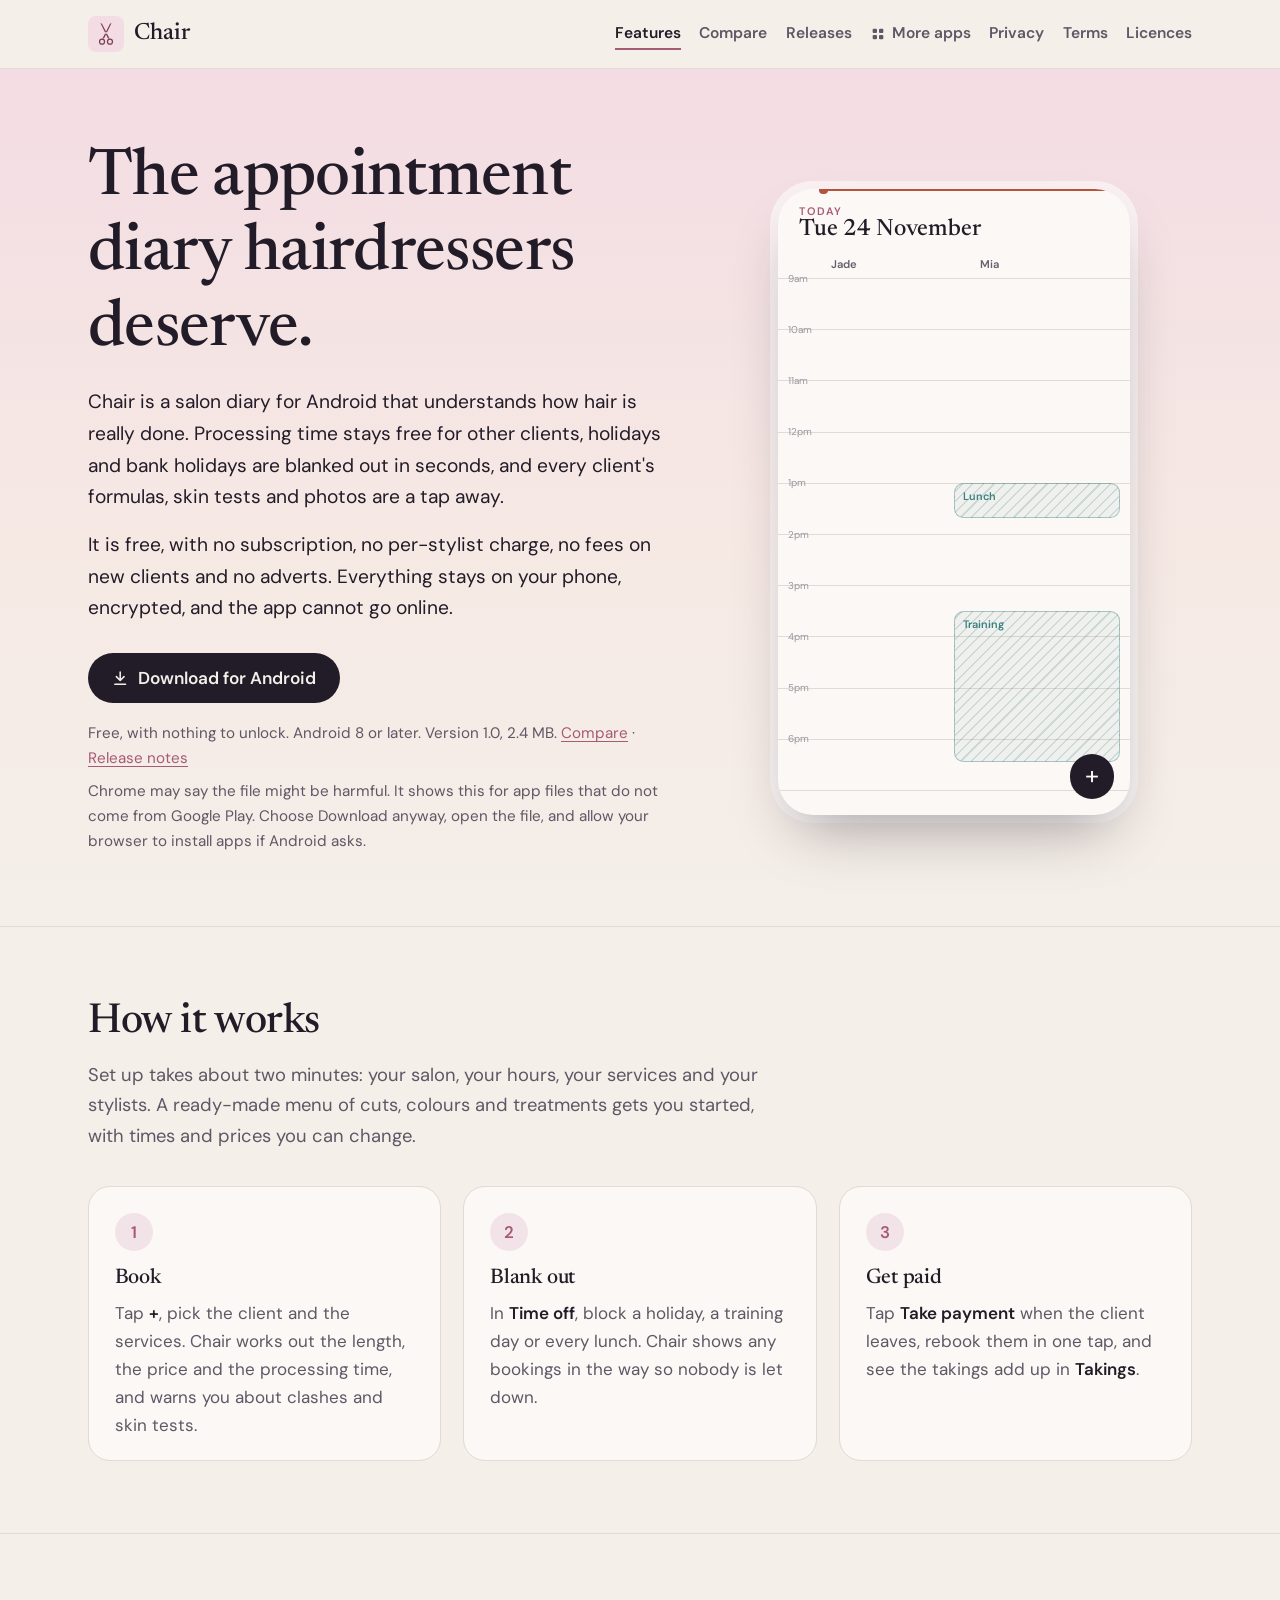
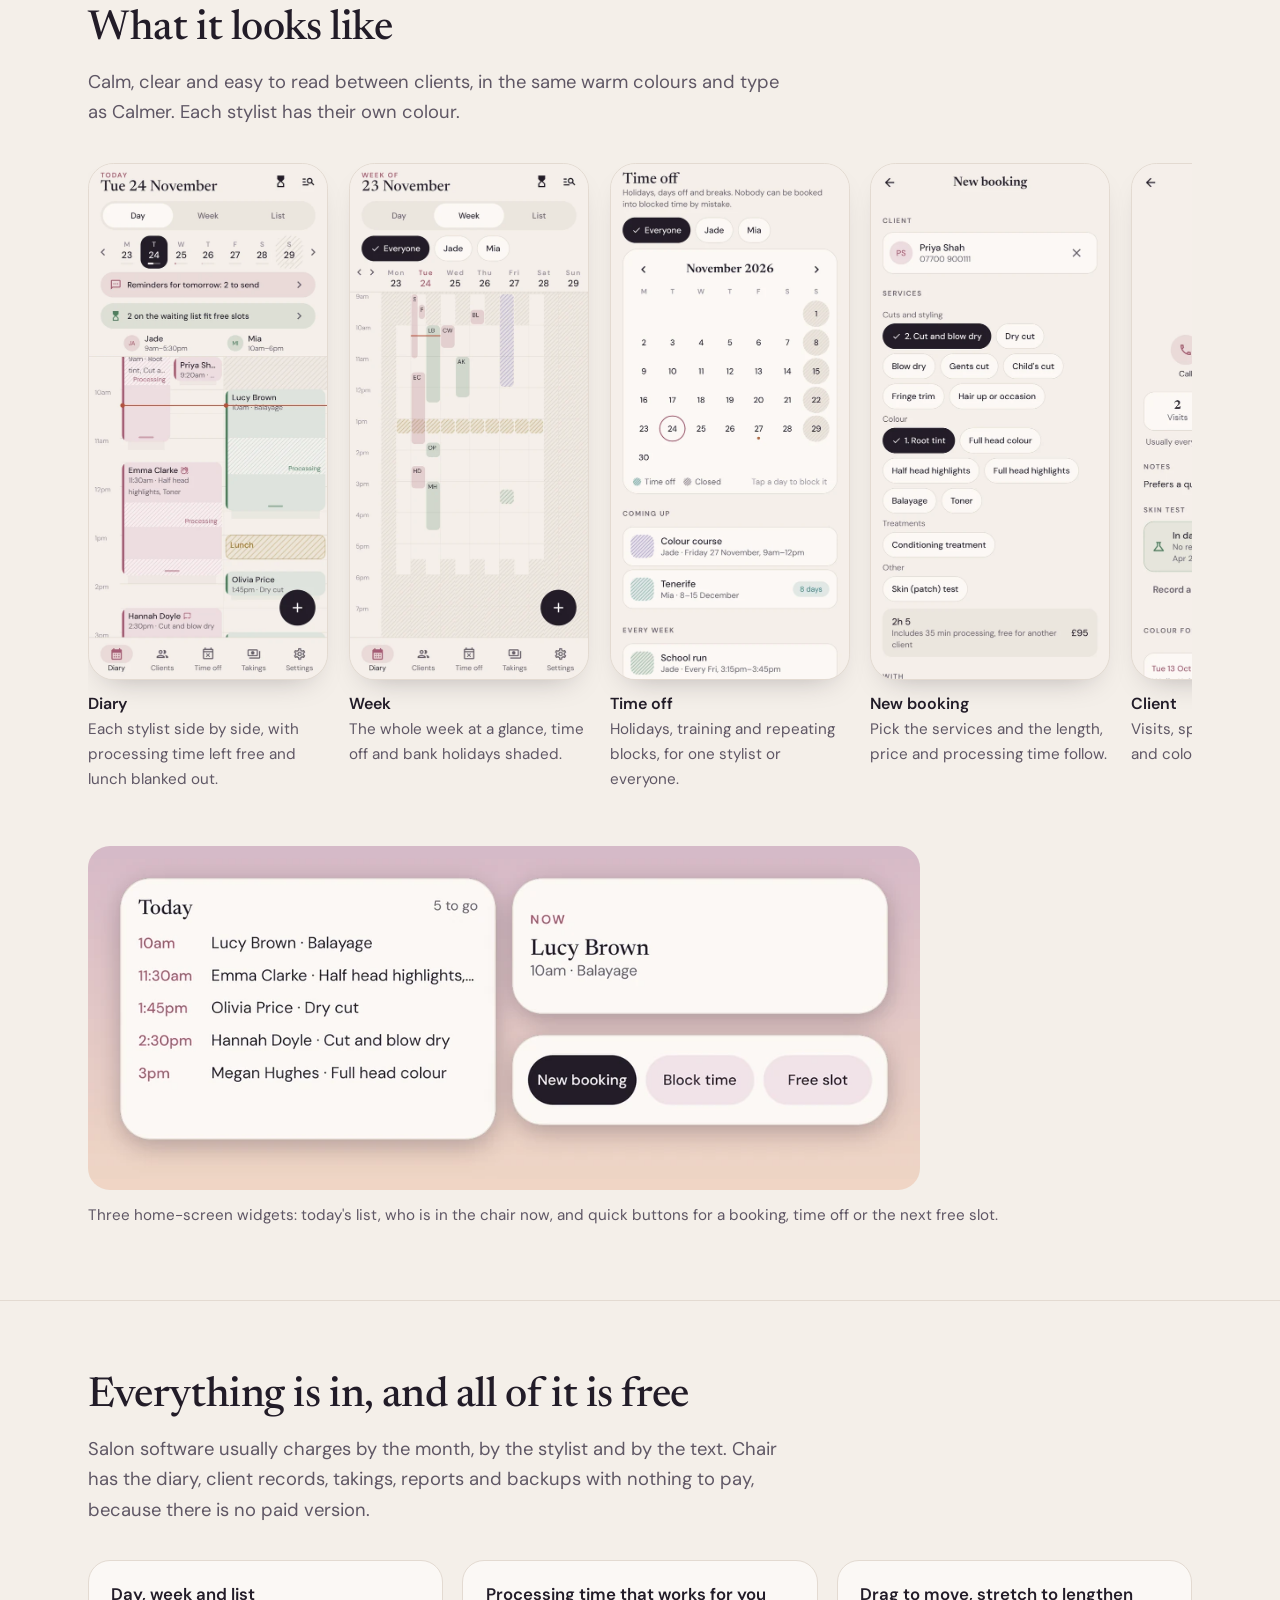
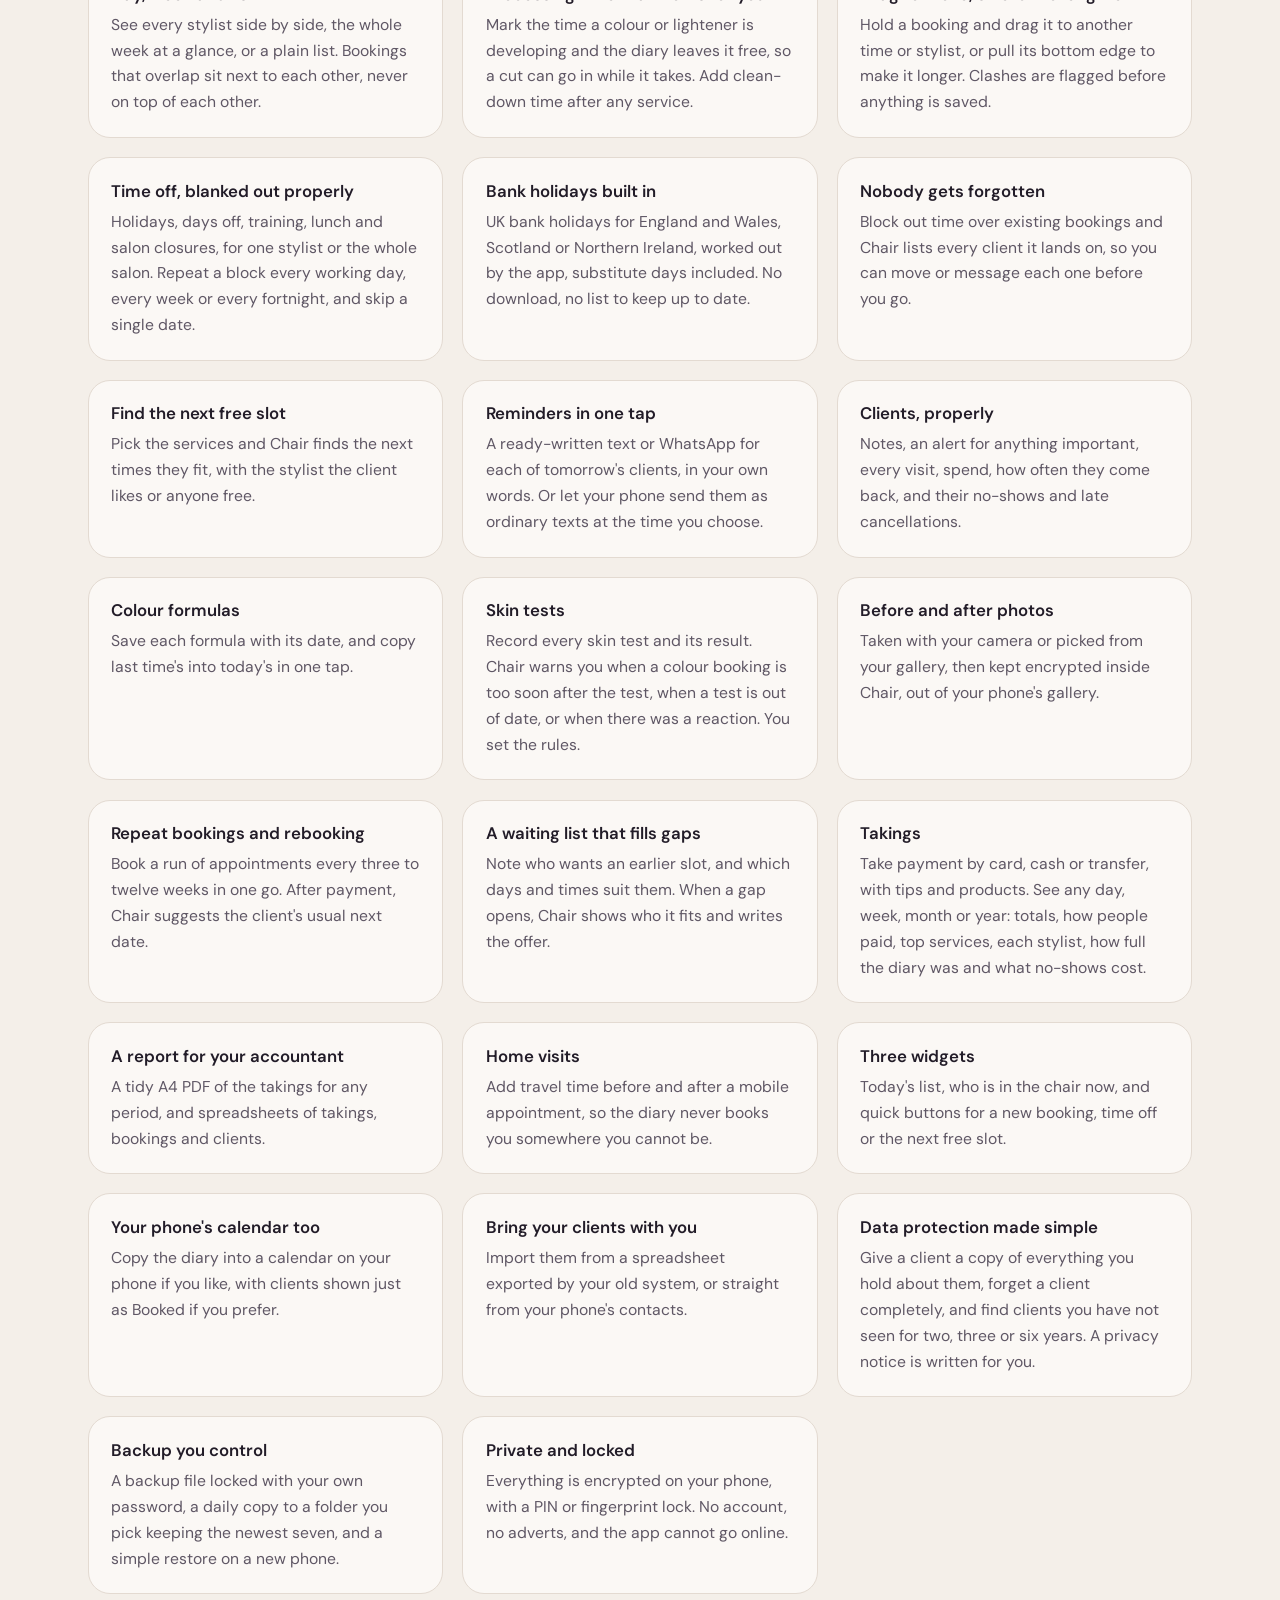
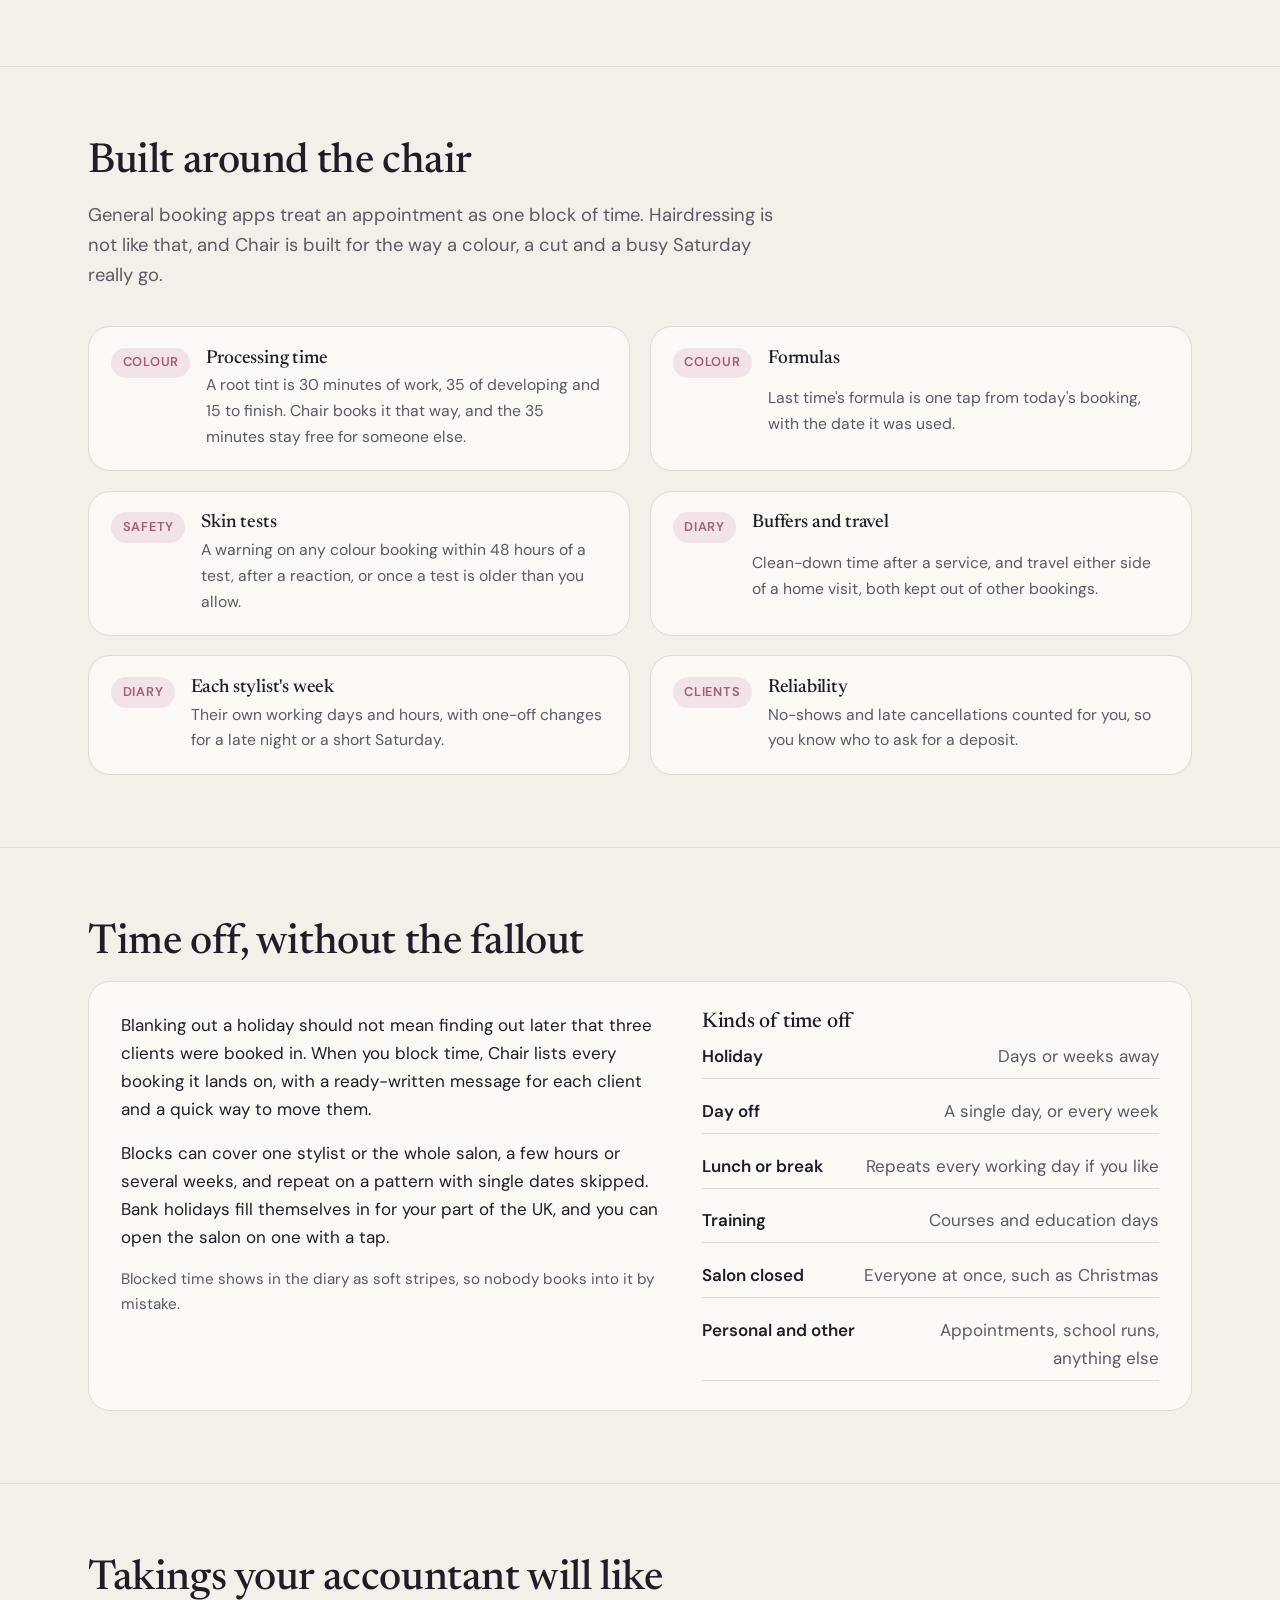
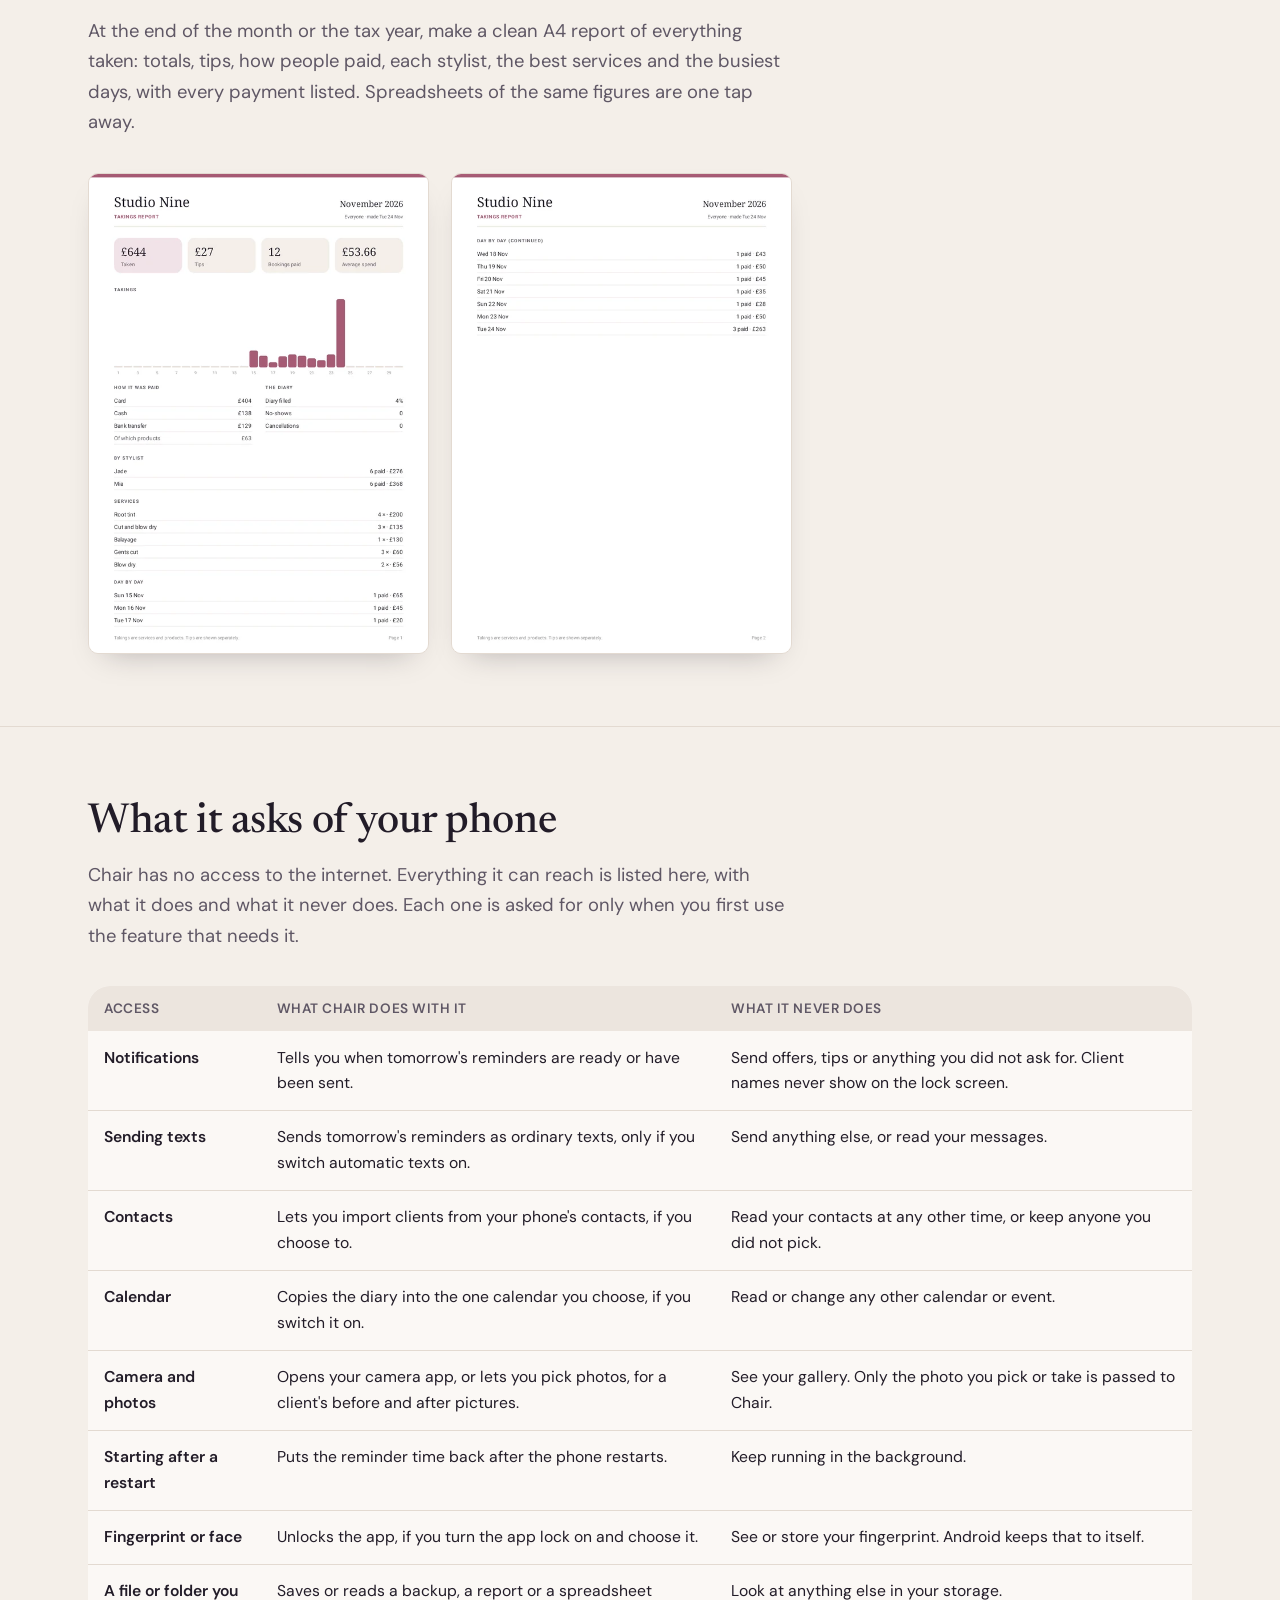
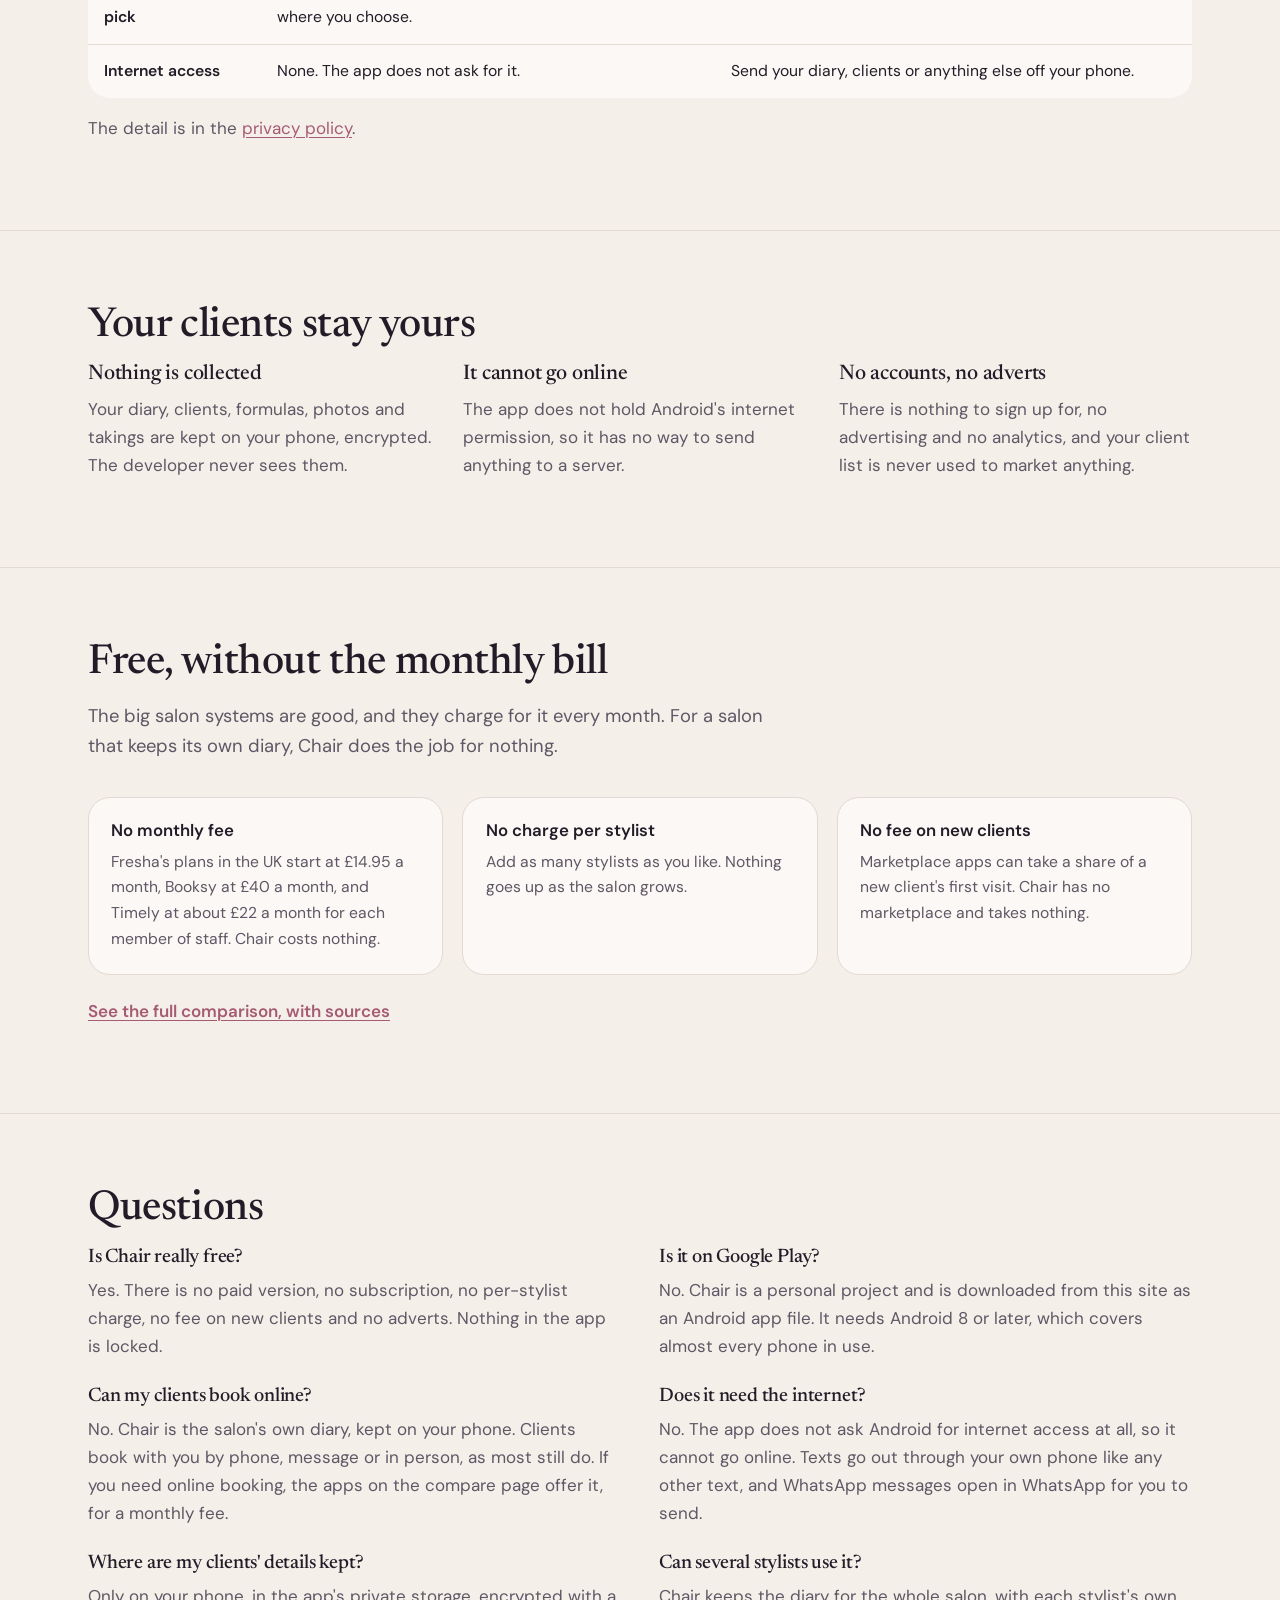
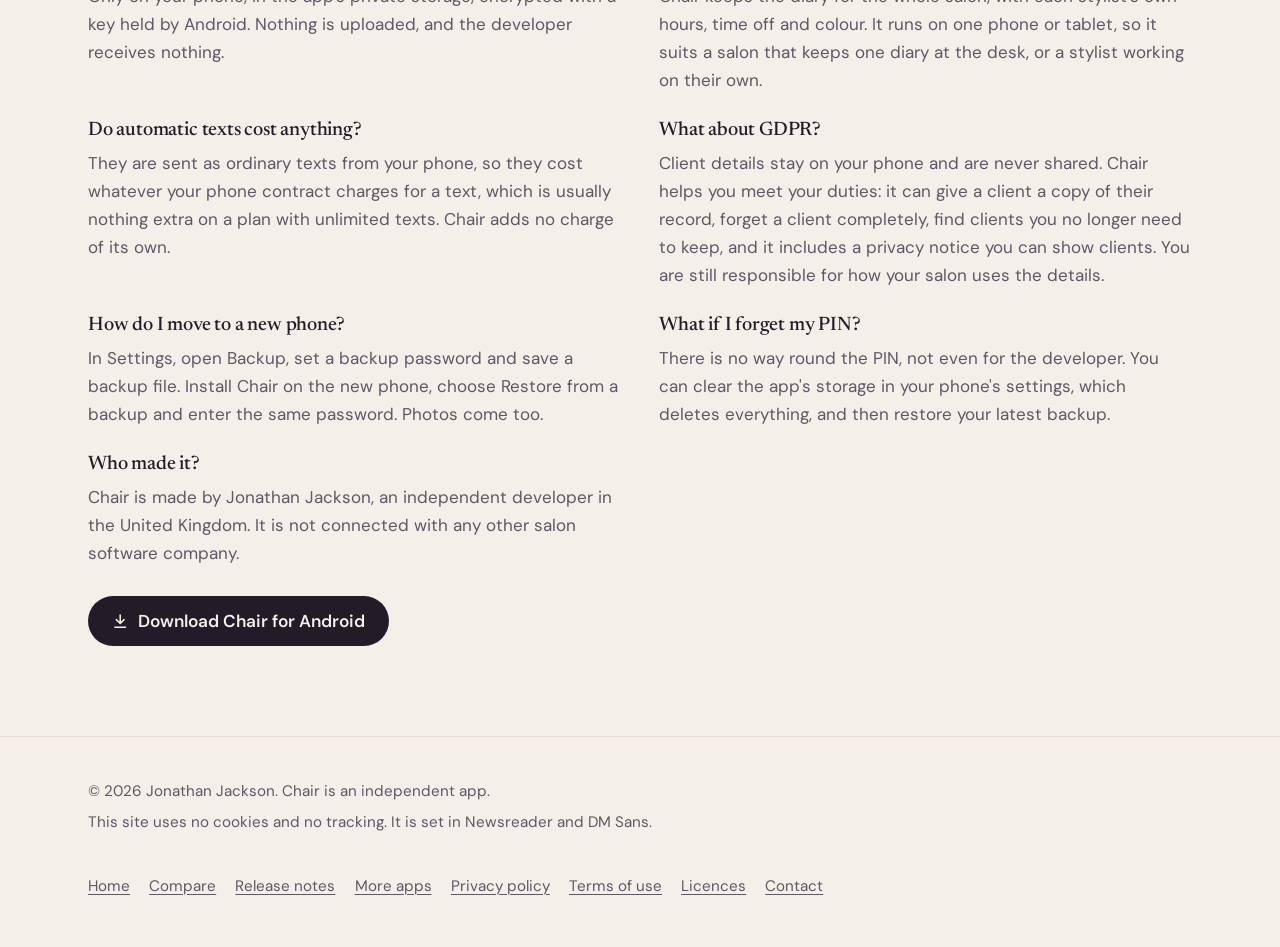
==== index.html @ 1e96c073 "Chair website" ====
<!DOCTYPE html>
<html lang="en-GB">
<head>
<meta charset="utf-8">
<meta name="viewport" content="width=device-width, initial-scale=1">
<title>Chair: the free appointment diary for hairdressers, for Android</title>
<meta name="description" content="Chair is a free salon appointment diary for Android. Processing time, time off and UK bank holidays, client formulas and skin tests, waiting list, takings and reports. No subscription, no adverts, no account.">
<meta name="author" content="Jonathan Jackson">
<link rel="canonical" href="https://customgpter.github.io/chair/">
<meta name="theme-color" content="#f4efe9" media="(prefers-color-scheme: light)">
<meta name="theme-color" content="#17141b" media="(prefers-color-scheme: dark)">
<meta property="og:type" content="website">
<meta property="og:site_name" content="Chair">
<meta property="og:title" content="Chair: the free appointment diary for hairdressers, for Android">
<meta property="og:description" content="Chair is a free salon appointment diary for Android. Processing time, time off and UK bank holidays, client formulas and skin tests, waiting list, takings and reports. No subscription, no adverts, no account.">
<meta property="og:url" content="https://customgpter.github.io/chair/">
<meta property="og:image" content="https://customgpter.github.io/chair/assets/og.png">
<meta property="og:image:width" content="1200">
<meta property="og:image:height" content="630">
<meta property="og:image:alt" content="The Chair icon and name beside its diary and client screens">
<meta property="og:locale" content="en_GB">
<meta name="twitter:card" content="summary_large_image">
<link rel="icon" href="assets/favicon.svg" type="image/svg+xml">
<link rel="apple-touch-icon" href="assets/apple-touch-icon.png">
<link rel="preload" href="assets/fonts/newsreader-500.woff2" as="font" type="font/woff2" crossorigin>
<link rel="preload" href="assets/fonts/dmsans-400.woff2" as="font" type="font/woff2" crossorigin>
<link rel="stylesheet" href="assets/site.css?v=1">
<script type="application/ld+json">{"@context":"https://schema.org","@type":"SoftwareApplication","name":"Chair","url":"https://customgpter.github.io/chair/","description":"Chair is a free appointment diary for hairdressers on Android: day, week and list views for every stylist, processing time left free, time off and UK bank holidays blanked out, client records with colour formulas, skin tests and photos, repeat bookings, a waiting list, takings with a PDF report, home visits, widgets and password-locked backups. It cannot go online.","applicationCategory":"BusinessApplication","applicationSubCategory":"Salon appointment diary","operatingSystem":"Android 8.0 or later","softwareVersion":"1.0","downloadUrl":"https://github.com/CustomGPTer/chair/releases/latest/download/Chair.apk","releaseNotes":"https://customgpter.github.io/chair/releases.html","offers":{"@type":"Offer","price":"0","priceCurrency":"GBP"},"inLanguage":"en-GB","image":"https://customgpter.github.io/chair/assets/og.png","screenshot":["https://customgpter.github.io/chair/assets/shots/diary.webp","https://customgpter.github.io/chair/assets/shots/week.webp","https://customgpter.github.io/chair/assets/shots/time-off.webp","https://customgpter.github.io/chair/assets/shots/booking.webp"],"featureList":["Day, week and list","Processing time that works for you","Drag to move, stretch to lengthen","Time off, blanked out properly","Bank holidays built in","Nobody gets forgotten","Find the next free slot","Reminders in one tap","Clients, properly","Colour formulas","Skin tests","Before and after photos","Repeat bookings and rebooking","A waiting list that fills gaps","Takings","A report for your accountant","Home visits","Three widgets","Your phone's calendar too","Bring your clients with you","Data protection made simple","Backup you control","Private and locked","No adverts, no account, no internet access"],"author":{"@type":"Person","name":"Jonathan Jackson"}}</script>
<script type="application/ld+json">{"@context":"https://schema.org","@type":"WebSite","name":"Chair","url":"https://customgpter.github.io/chair/","inLanguage":"en-GB"}</script>
<script type="application/ld+json">{"@context":"https://schema.org","@type":"FAQPage","mainEntity":[{"@type":"Question","name":"Is Chair really free?","acceptedAnswer":{"@type":"Answer","text":"Yes. There is no paid version, no subscription, no per-stylist charge, no fee on new clients and no adverts. Nothing in the app is locked."}},{"@type":"Question","name":"Is it on Google Play?","acceptedAnswer":{"@type":"Answer","text":"No. Chair is a personal project and is downloaded from this site as an Android app file. It needs Android 8 or later, which covers almost every phone in use."}},{"@type":"Question","name":"Can my clients book online?","acceptedAnswer":{"@type":"Answer","text":"No. Chair is the salon's own diary, kept on your phone. Clients book with you by phone, message or in person, as most still do. If you need online booking, the apps on the compare page offer it, for a monthly fee."}},{"@type":"Question","name":"Does it need the internet?","acceptedAnswer":{"@type":"Answer","text":"No. The app does not ask Android for internet access at all, so it cannot go online. Texts go out through your own phone like any other text, and WhatsApp messages open in WhatsApp for you to send."}},{"@type":"Question","name":"Where are my clients' details kept?","acceptedAnswer":{"@type":"Answer","text":"Only on your phone, in the app's private storage, encrypted with a key held by Android. Nothing is uploaded, and the developer receives nothing."}},{"@type":"Question","name":"Can several stylists use it?","acceptedAnswer":{"@type":"Answer","text":"Chair keeps the diary for the whole salon, with each stylist's own hours, time off and colour. It runs on one phone or tablet, so it suits a salon that keeps one diary at the desk, or a stylist working on their own."}},{"@type":"Question","name":"Do automatic texts cost anything?","acceptedAnswer":{"@type":"Answer","text":"They are sent as ordinary texts from your phone, so they cost whatever your phone contract charges for a text, which is usually nothing extra on a plan with unlimited texts. Chair adds no charge of its own."}},{"@type":"Question","name":"What about GDPR?","acceptedAnswer":{"@type":"Answer","text":"Client details stay on your phone and are never shared. Chair helps you meet your duties: it can give a client a copy of their record, forget a client completely, find clients you no longer need to keep, and it includes a privacy notice you can show clients. You are still responsible for how your salon uses the details."}},{"@type":"Question","name":"How do I move to a new phone?","acceptedAnswer":{"@type":"Answer","text":"In Settings, open Backup, set a backup password and save a backup file. Install Chair on the new phone, choose Restore from a backup and enter the same password. Photos come too."}},{"@type":"Question","name":"What if I forget my PIN?","acceptedAnswer":{"@type":"Answer","text":"There is no way round the PIN, not even for the developer. You can clear the app's storage in your phone's settings, which deletes everything, and then restore your latest backup."}},{"@type":"Question","name":"Who made it?","acceptedAnswer":{"@type":"Answer","text":"Chair is made by Jonathan Jackson, an independent developer in the United Kingdom. It is not connected with any other salon software company."}}]}</script>
</head>
<body>
<a class="skip" href="#main">Skip to content</a>
<header class="masthead">
<div class="wrap">
<a class="brand" href="./" aria-label="Chair home"><svg viewBox="0 0 108 108" aria-hidden="true"><rect width="108" height="108" rx="24" fill="#F3DCE3"/><g transform="translate(54 54) scale(1.25) translate(-54 -52)"><path fill="#7A3F57" fill-rule="evenodd" d="M37 70.5a7.5 7.5 0 1 0 15 0a7.5 7.5 0 1 0-15 0zM40 70.5a4.5 4.5 0 1 0 9 0a4.5 4.5 0 1 0-9 0zM56 70.5a7.5 7.5 0 1 0 15 0a7.5 7.5 0 1 0-15 0zM59 70.5a4.5 4.5 0 1 0 9 0a4.5 4.5 0 1 0-9 0z"/><path fill="#7A3F57" d="M45.2 63.6 49.6 62.2 67.4 25.6 63.6 27.2zM62.8 63.6 58.4 62.2 40.6 25.6 44.4 27.2z"/><circle cx="54" cy="49.8" r="1.8" fill="#F3DCE3"/></g></svg><span>Chair</span></a>
<nav aria-label="Main"><ul><li><a href="./#features" aria-current="page">Features</a></li><li><a href="compare.html">Compare</a></li><li><a href="releases.html">Releases</a></li><li><a class="more-apps" href="more-apps.html"><svg viewBox="0 0 24 24" aria-hidden="true"><rect x="4" y="4" width="6.5" height="6.5" rx="1.6"/><rect x="13.5" y="4" width="6.5" height="6.5" rx="1.6"/><rect x="4" y="13.5" width="6.5" height="6.5" rx="1.6"/><rect x="13.5" y="13.5" width="6.5" height="6.5" rx="1.6"/></svg>More apps</a></li><li><a href="privacy.html">Privacy</a></li><li><a href="terms.html">Terms</a></li><li><a href="licences.html">Licences</a></li></ul></nav>
</div>
</header>
<main id="main">
<div class="hero">
<div class="wrap hero-grid">
<div class="hero-copy">
<h1>The appointment diary hairdressers deserve.</h1>
<p class="lede">Chair is a salon diary for Android that understands how hair is really done. Processing time stays free for other clients, holidays and bank holidays are blanked out in seconds, and every client's formulas, skin tests and photos are a tap away.</p>
<p class="lede">It is free, with no subscription, no per-stylist charge, no fees on new clients and no adverts. Everything stays on your phone, encrypted, and the app cannot go online.</p>
<p class="get"><a class="button" href="https://github.com/CustomGPTer/chair/releases/latest/download/Chair.apk"><svg viewBox="0 0 24 24" aria-hidden="true" fill="none" stroke="currentColor" stroke-width="2" stroke-linecap="round" stroke-linejoin="round"><path d="M12 4v11M7 10l5 5 5-5M5 20h14"/></svg>Download for Android</a></p>
<p class="facts">Free, with nothing to unlock. Android 8 or later. Version 1.0, 2.4 MB. <a href="compare.html">Compare</a> &middot; <a href="releases.html">Release notes</a></p>
<p class="facts">Chrome may say the file might be harmful. It shows this for app files that do not come from Google Play. Choose Download anyway, open the file, and allow your browser to install apps if Android asks.</p>
</div>
<div class="demo" role="img" aria-label="Chair's diary for one day, with Jade and Mia side by side. Bookings appear one by one: a root tint with its processing time shown as free, highlights, a balayage, a dry cut and a cut and blow dry. Mia's lunch and an afternoon of training are blanked out, and a red line shows the time now.">
<div class="top">TODAY</div>
<div class="date">Tue 24 November</div>
<div class="cols"><span>Jade</span><span>Mia</span></div>
<div class="grid"></div><i class="hr" style="top:5.30rem">9am</i><i class="hr" style="top:8.50rem">10am</i><i class="hr" style="top:11.70rem">11am</i><i class="hr" style="top:14.90rem">12pm</i><i class="hr" style="top:18.10rem">1pm</i><i class="hr" style="top:21.30rem">2pm</i><i class="hr" style="top:24.50rem">3pm</i><i class="hr" style="top:27.70rem">4pm</i><i class="hr" style="top:30.90rem">5pm</i><i class="hr" style="top:34.10rem">6pm</i><div class="bk off" style="left:50%;right:3%;top:18.40rem;height:2.20rem">Lunch</div><div class="bk off" style="left:50%;right:3%;top:26.40rem;height:9.40rem">Training</div><div class="bk rose" style="left:14%;right:52%;top:5.60rem;height:5.40rem;animation-delay:0s"><i class="proc" style="position:absolute;left:0;right:0;top:29%;bottom:37%"></i><span style="position:relative">Sarah Jones<small>Root tint</small></span></div><div class="bk rose" style="left:14%;right:52%;top:13.60rem;height:6.20rem;animation-delay:0.4s"><i class="proc" style="position:absolute;left:0;right:0;top:25%;bottom:38%"></i><span style="position:relative">Emma Clarke<small>Half head highlights</small></span></div><div class="bk rose" style="left:14%;right:52%;top:23.20rem;height:2.20rem;animation-delay:0.8s"><span style="position:relative">Hannah Doyle<small>Cut and blow dry</small></span></div><div class="bk sage" style="left:50%;right:3%;top:8.80rem;height:6.20rem;animation-delay:0.2s"><i class="proc" style="position:absolute;left:0;right:0;top:38%;bottom:25%"></i><span style="position:relative">Lucy Brown<small>Balayage</small></span></div><div class="bk sage" style="left:50%;right:3%;top:20.80rem;height:2.20rem;animation-delay:0.6s"><span style="position:relative">Olivia Price<small>Dry cut</small></span></div>
<div class="now"></div>
<div class="fab" aria-hidden="true">+</div>
</div>
</div>
</div>

<section id="how" aria-labelledby="how-h">
<div class="wrap">
<h2 id="how-h">How it works</h2>
<p class="intro">Set up takes about two minutes: your salon, your hours, your services and your stylists. A ready-made menu of cuts, colours and treatments gets you started, with times and prices you can change.</p>
<ol class="steps">
<li><h3>Book</h3><p>Tap <span class="path">+</span>, pick the client and the services. Chair works out the length, the price and the processing time, and warns you about clashes and skin tests.</p></li>
<li><h3>Blank out</h3><p>In <span class="path">Time off</span>, block a holiday, a training day or every lunch. Chair shows any bookings in the way so nobody is let down.</p></li>
<li><h3>Get paid</h3><p>Tap <span class="path">Take payment</span> when the client leaves, rebook them in one tap, and see the takings add up in <span class="path">Takings</span>.</p></li>
</ol>
</div>
</section>

<section id="screens" aria-labelledby="screens-h">
<div class="wrap">
<h2 id="screens-h">What it looks like</h2>
<p class="intro">Calm, clear and easy to read between clients, in the same warm colours and type as Calmer. Each stylist has their own colour.</p>
<ul class="shots"><li><figure><img src="assets/shots/diary.webp" width="540" height="1170" alt="Diary: Each stylist side by side, with processing time left free and lunch blanked out."><figcaption><strong>Diary</strong>Each stylist side by side, with processing time left free and lunch blanked out.</figcaption></figure></li><li><figure><img src="assets/shots/week.webp" width="540" height="1170" alt="Week: The whole week at a glance, time off and bank holidays shaded."><figcaption><strong>Week</strong>The whole week at a glance, time off and bank holidays shaded.</figcaption></figure></li><li><figure><img src="assets/shots/time-off.webp" width="540" height="1170" alt="Time off: Holidays, training and repeating blocks, for one stylist or everyone."><figcaption><strong>Time off</strong>Holidays, training and repeating blocks, for one stylist or everyone.</figcaption></figure></li><li><figure><img src="assets/shots/booking.webp" width="540" height="1170" alt="New booking: Pick the services and the length, price and processing time follow." loading="lazy"><figcaption><strong>New booking</strong>Pick the services and the length, price and processing time follow.</figcaption></figure></li><li><figure><img src="assets/shots/client.webp" width="540" height="1170" alt="Client: Visits, spend, notes, skin tests and colour formulas in one place." loading="lazy"><figcaption><strong>Client</strong>Visits, spend, notes, skin tests and colour formulas in one place.</figcaption></figure></li><li><figure><img src="assets/shots/waiting.webp" width="540" height="1170" alt="Waiting list: Who wants an earlier slot, and the gaps that suit them." loading="lazy"><figcaption><strong>Waiting list</strong>Who wants an earlier slot, and the gaps that suit them.</figcaption></figure></li><li><figure><img src="assets/shots/payment.webp" width="540" height="1170" alt="Take payment: Card, cash or transfer, with tips and products." loading="lazy"><figcaption><strong>Take payment</strong>Card, cash or transfer, with tips and products.</figcaption></figure></li><li><figure><img src="assets/shots/takings.webp" width="540" height="1170" alt="Takings: A month of takings, how people paid and how full the diary was." loading="lazy"><figcaption><strong>Takings</strong>A month of takings, how people paid and how full the diary was.</figcaption></figure></li><li><figure><img src="assets/shots/dark.webp" width="540" height="1170" alt="Dark theme: The same diary in a softer, darker look for late finishes." loading="lazy"><figcaption><strong>Dark theme</strong>The same diary in a softer, darker look for late finishes.</figcaption></figure></li></ul>
<figure class="wide-shot"><img src="assets/shots/widgets.webp" width="1040" height="430" alt="Chair's widgets on a home screen: today's list of five appointments, the client in the chair now, and buttons for New booking, Block time and Free slot" loading="lazy"><figcaption>Three home-screen widgets: today's list, who is in the chair now, and quick buttons for a booking, time off or the next free slot.</figcaption></figure>
</div>
</section>

<section id="features" aria-labelledby="features-h">
<div class="wrap">
<h2 id="features-h">Everything is in, and all of it is free</h2>
<p class="intro">Salon software usually charges by the month, by the stylist and by the text. Chair has the diary, client records, takings, reports and backups with nothing to pay, because there is no paid version.</p>
<dl class="features"><div><dt>Day, week and list</dt><dd>See every stylist side by side, the whole week at a glance, or a plain list. Bookings that overlap sit next to each other, never on top of each other.</dd></div><div><dt>Processing time that works for you</dt><dd>Mark the time a colour or lightener is developing and the diary leaves it free, so a cut can go in while it takes. Add clean-down time after any service.</dd></div><div><dt>Drag to move, stretch to lengthen</dt><dd>Hold a booking and drag it to another time or stylist, or pull its bottom edge to make it longer. Clashes are flagged before anything is saved.</dd></div><div><dt>Time off, blanked out properly</dt><dd>Holidays, days off, training, lunch and salon closures, for one stylist or the whole salon. Repeat a block every working day, every week or every fortnight, and skip a single date.</dd></div><div><dt>Bank holidays built in</dt><dd>UK bank holidays for England and Wales, Scotland or Northern Ireland, worked out by the app, substitute days included. No download, no list to keep up to date.</dd></div><div><dt>Nobody gets forgotten</dt><dd>Block out time over existing bookings and Chair lists every client it lands on, so you can move or message each one before you go.</dd></div><div><dt>Find the next free slot</dt><dd>Pick the services and Chair finds the next times they fit, with the stylist the client likes or anyone free.</dd></div><div><dt>Reminders in one tap</dt><dd>A ready-written text or WhatsApp for each of tomorrow&#x27;s clients, in your own words. Or let your phone send them as ordinary texts at the time you choose.</dd></div><div><dt>Clients, properly</dt><dd>Notes, an alert for anything important, every visit, spend, how often they come back, and their no-shows and late cancellations.</dd></div><div><dt>Colour formulas</dt><dd>Save each formula with its date, and copy last time&#x27;s into today&#x27;s in one tap.</dd></div><div><dt>Skin tests</dt><dd>Record every skin test and its result. Chair warns you when a colour booking is too soon after the test, when a test is out of date, or when there was a reaction. You set the rules.</dd></div><div><dt>Before and after photos</dt><dd>Taken with your camera or picked from your gallery, then kept encrypted inside Chair, out of your phone&#x27;s gallery.</dd></div><div><dt>Repeat bookings and rebooking</dt><dd>Book a run of appointments every three to twelve weeks in one go. After payment, Chair suggests the client&#x27;s usual next date.</dd></div><div><dt>A waiting list that fills gaps</dt><dd>Note who wants an earlier slot, and which days and times suit them. When a gap opens, Chair shows who it fits and writes the offer.</dd></div><div><dt>Takings</dt><dd>Take payment by card, cash or transfer, with tips and products. See any day, week, month or year: totals, how people paid, top services, each stylist, how full the diary was and what no-shows cost.</dd></div><div><dt>A report for your accountant</dt><dd>A tidy A4 PDF of the takings for any period, and spreadsheets of takings, bookings and clients.</dd></div><div><dt>Home visits</dt><dd>Add travel time before and after a mobile appointment, so the diary never books you somewhere you cannot be.</dd></div><div><dt>Three widgets</dt><dd>Today&#x27;s list, who is in the chair now, and quick buttons for a new booking, time off or the next free slot.</dd></div><div><dt>Your phone&#x27;s calendar too</dt><dd>Copy the diary into a calendar on your phone if you like, with clients shown just as Booked if you prefer.</dd></div><div><dt>Bring your clients with you</dt><dd>Import them from a spreadsheet exported by your old system, or straight from your phone&#x27;s contacts.</dd></div><div><dt>Data protection made simple</dt><dd>Give a client a copy of everything you hold about them, forget a client completely, and find clients you have not seen for two, three or six years. A privacy notice is written for you.</dd></div><div><dt>Backup you control</dt><dd>A backup file locked with your own password, a daily copy to a folder you pick keeping the newest seven, and a simple restore on a new phone.</dd></div><div><dt>Private and locked</dt><dd>Everything is encrypted on your phone, with a PIN or fingerprint lock. No account, no adverts, and the app cannot go online.</dd></div></dl>
</div>
</section>

<section id="methods" aria-labelledby="methods-h">
<div class="wrap">
<h2 id="methods-h">Built around the chair</h2>
<p class="intro">General booking apps treat an appointment as one block of time. Hairdressing is not like that, and Chair is built for the way a colour, a cut and a busy Saturday really go.</p>
<ul class="methods"><li><span class="tag">Colour</span><h3>Processing time</h3><p>A root tint is 30 minutes of work, 35 of developing and 15 to finish. Chair books it that way, and the 35 minutes stay free for someone else.</p></li><li><span class="tag">Colour</span><h3>Formulas</h3><p>Last time&#x27;s formula is one tap from today&#x27;s booking, with the date it was used.</p></li><li><span class="tag">Safety</span><h3>Skin tests</h3><p>A warning on any colour booking within 48 hours of a test, after a reaction, or once a test is older than you allow.</p></li><li><span class="tag">Diary</span><h3>Buffers and travel</h3><p>Clean-down time after a service, and travel either side of a home visit, both kept out of other bookings.</p></li><li><span class="tag">Diary</span><h3>Each stylist&#x27;s week</h3><p>Their own working days and hours, with one-off changes for a late night or a short Saturday.</p></li><li><span class="tag">Clients</span><h3>Reliability</h3><p>No-shows and late cancellations counted for you, so you know who to ask for a deposit.</p></li></ul>
</div>
</section>

<section id="care" aria-labelledby="care-h">
<div class="wrap">
<h2 id="care-h">Time off, without the fallout</h2>
<div class="care">
<div>
<p>Blanking out a holiday should not mean finding out later that three clients were booked in. When you block time, Chair lists every booking it lands on, with a ready-written message for each client and a quick way to move them.</p>
<p>Blocks can cover one stylist or the whole salon, a few hours or several weeks, and repeat on a pattern with single dates skipped. Bank holidays fill themselves in for your part of the UK, and you can open the salon on one with a tap.</p>
<p class="note">Blocked time shows in the diary as soft stripes, so nobody books into it by mistake.</p>
</div>
<div>
<h3>Kinds of time off</h3>
<ul class="lines">
<li><b>Holiday</b><span>Days or weeks away</span></li>
<li><b>Day off</b><span>A single day, or every week</span></li>
<li><b>Lunch or break</b><span>Repeats every working day if you like</span></li>
<li><b>Training</b><span>Courses and education days</span></li>
<li><b>Salon closed</b><span>Everyone at once, such as Christmas</span></li>
<li><b>Personal and other</b><span>Appointments, school runs, anything else</span></li>
</ul>
</div>
</div>
</div>
</section>

<section id="report" aria-labelledby="report-h">
<div class="wrap">
<h2 id="report-h">Takings your accountant will like</h2>
<p class="intro">At the end of the month or the tax year, make a clean A4 report of everything taken: totals, tips, how people paid, each stylist, the best services and the busiest days, with every payment listed. Spreadsheets of the same figures are one tap away.</p>
<div class="report"><img src="assets/shots/report-p1.webp" width="595" height="842" alt="The first page of a Chair takings report: totals, tips, payment methods, a chart by day and takings by stylist" loading="lazy"><img src="assets/shots/report-p2.webp" width="595" height="842" alt="The second page of a Chair takings report: a list of every payment in the month" loading="lazy"></div>
</div>
</section>

<section id="permissions" aria-labelledby="permissions-h">
<div class="wrap">
<h2 id="permissions-h">What it asks of your phone</h2>
<p class="intro">Chair has no access to the internet. Everything it can reach is listed here, with what it does and what it never does. Each one is asked for only when you first use the feature that needs it.</p>
<div class="scroll">
<table>
<thead><tr><th scope="col">Access</th><th scope="col">What Chair does with it</th><th scope="col">What it never does</th></tr></thead>
<tbody>
<tr><th scope="row">Notifications</th><td>Tells you when tomorrow's reminders are ready or have been sent.</td><td>Send offers, tips or anything you did not ask for. Client names never show on the lock screen.</td></tr>
<tr><th scope="row">Sending texts</th><td>Sends tomorrow's reminders as ordinary texts, only if you switch automatic texts on.</td><td>Send anything else, or read your messages.</td></tr>
<tr><th scope="row">Contacts</th><td>Lets you import clients from your phone's contacts, if you choose to.</td><td>Read your contacts at any other time, or keep anyone you did not pick.</td></tr>
<tr><th scope="row">Calendar</th><td>Copies the diary into the one calendar you choose, if you switch it on.</td><td>Read or change any other calendar or event.</td></tr>
<tr><th scope="row">Camera and photos</th><td>Opens your camera app, or lets you pick photos, for a client's before and after pictures.</td><td>See your gallery. Only the photo you pick or take is passed to Chair.</td></tr>
<tr><th scope="row">Starting after a restart</th><td>Puts the reminder time back after the phone restarts.</td><td>Keep running in the background.</td></tr>
<tr><th scope="row">Fingerprint or face</th><td>Unlocks the app, if you turn the app lock on and choose it.</td><td>See or store your fingerprint. Android keeps that to itself.</td></tr>
<tr><th scope="row">A file or folder you pick</th><td>Saves or reads a backup, a report or a spreadsheet where you choose.</td><td>Look at anything else in your storage.</td></tr>
<tr><th scope="row">Internet access</th><td>None. The app does not ask for it.</td><td>Send your diary, clients or anything else off your phone.</td></tr>
</tbody>
</table>
</div>
<p class="after-table">The detail is in the <a href="privacy.html">privacy policy</a>.</p>
</div>
</section>

<section id="privacy" aria-labelledby="privacy-h">
<div class="wrap">
<h2 id="privacy-h">Your clients stay yours</h2>
<ul class="plain">
<li><h3>Nothing is collected</h3><p>Your diary, clients, formulas, photos and takings are kept on your phone, encrypted. The developer never sees them.</p></li>
<li><h3>It cannot go online</h3><p>The app does not hold Android's internet permission, so it has no way to send anything to a server.</p></li>
<li><h3>No accounts, no adverts</h3><p>There is nothing to sign up for, no advertising and no analytics, and your client list is never used to market anything.</p></li>
</ul>
</div>
</section>

<section id="free" aria-labelledby="free-h">
<div class="wrap">
<h2 id="free-h">Free, without the monthly bill</h2>
<p class="intro">The big salon systems are good, and they charge for it every month. For a salon that keeps its own diary, Chair does the job for nothing.</p>
<dl class="features">
<div><dt>No monthly fee</dt><dd>Fresha's plans in the UK start at £14.95 a month, Booksy at £40 a month, and Timely at about £22 a month for each member of staff. Chair costs nothing.</dd></div>
<div><dt>No charge per stylist</dt><dd>Add as many stylists as you like. Nothing goes up as the salon grows.</dd></div>
<div><dt>No fee on new clients</dt><dd>Marketplace apps can take a share of a new client's first visit. Chair has no marketplace and takes nothing.</dd></div>
</dl>
<p class="more"><a href="compare.html">See the full comparison, with sources</a></p>
</div>
</section>

<section id="questions" aria-labelledby="questions-h">
<div class="wrap">
<h2 id="questions-h">Questions</h2>
<div class="faq"><div><h3>Is Chair really free?</h3><p>Yes. There is no paid version, no subscription, no per-stylist charge, no fee on new clients and no adverts. Nothing in the app is locked.</p></div><div><h3>Is it on Google Play?</h3><p>No. Chair is a personal project and is downloaded from this site as an Android app file. It needs Android 8 or later, which covers almost every phone in use.</p></div><div><h3>Can my clients book online?</h3><p>No. Chair is the salon&#x27;s own diary, kept on your phone. Clients book with you by phone, message or in person, as most still do. If you need online booking, the apps on the compare page offer it, for a monthly fee.</p></div><div><h3>Does it need the internet?</h3><p>No. The app does not ask Android for internet access at all, so it cannot go online. Texts go out through your own phone like any other text, and WhatsApp messages open in WhatsApp for you to send.</p></div><div><h3>Where are my clients&#x27; details kept?</h3><p>Only on your phone, in the app&#x27;s private storage, encrypted with a key held by Android. Nothing is uploaded, and the developer receives nothing.</p></div><div><h3>Can several stylists use it?</h3><p>Chair keeps the diary for the whole salon, with each stylist&#x27;s own hours, time off and colour. It runs on one phone or tablet, so it suits a salon that keeps one diary at the desk, or a stylist working on their own.</p></div><div><h3>Do automatic texts cost anything?</h3><p>They are sent as ordinary texts from your phone, so they cost whatever your phone contract charges for a text, which is usually nothing extra on a plan with unlimited texts. Chair adds no charge of its own.</p></div><div><h3>What about GDPR?</h3><p>Client details stay on your phone and are never shared. Chair helps you meet your duties: it can give a client a copy of their record, forget a client completely, find clients you no longer need to keep, and it includes a privacy notice you can show clients. You are still responsible for how your salon uses the details.</p></div><div><h3>How do I move to a new phone?</h3><p>In Settings, open Backup, set a backup password and save a backup file. Install Chair on the new phone, choose Restore from a backup and enter the same password. Photos come too.</p></div><div><h3>What if I forget my PIN?</h3><p>There is no way round the PIN, not even for the developer. You can clear the app&#x27;s storage in your phone&#x27;s settings, which deletes everything, and then restore your latest backup.</p></div><div><h3>Who made it?</h3><p>Chair is made by Jonathan Jackson, an independent developer in the United Kingdom. It is not connected with any other salon software company.</p></div></div>
<p class="get"><a class="button" href="https://github.com/CustomGPTer/chair/releases/latest/download/Chair.apk"><svg viewBox="0 0 24 24" aria-hidden="true" fill="none" stroke="currentColor" stroke-width="2" stroke-linecap="round" stroke-linejoin="round"><path d="M12 4v11M7 10l5 5 5-5M5 20h14"/></svg>Download Chair for Android</a></p>
</div>
</section>
</main>
<footer class="colophon">
<div class="wrap">
<div>
<p>&copy; 2026 Jonathan Jackson. Chair is an independent app.</p>
<p>This site uses no cookies and no tracking. It is set in Newsreader and DM Sans.</p>
</div>
<nav aria-label="Footer"><ul>
<li><a href="./">Home</a></li>
<li><a href="compare.html">Compare</a></li>
<li><a href="releases.html">Release notes</a></li>
<li><a href="more-apps.html">More apps</a></li>
<li><a href="privacy.html">Privacy policy</a></li>
<li><a href="terms.html">Terms of use</a></li>
<li><a href="licences.html">Licences</a></li>
<li><a href="https://github.com/CustomGPTer/chair/issues">Contact</a></li>
</ul></nav>
</div>
</footer>
</body>
</html>
---- assets/site.css ----
/* Chair website. Plain CSS, no scripts. */
@font-face{font-family:"Newsreader";font-style:normal;font-weight:400;font-display:swap;src:url(fonts/newsreader-400.woff2) format("woff2")}
@font-face{font-family:"Newsreader";font-style:normal;font-weight:500 700;font-display:swap;src:url(fonts/newsreader-500.woff2) format("woff2")}
@font-face{font-family:"DM Sans";font-style:normal;font-weight:400;font-display:swap;src:url(fonts/dmsans-400.woff2) format("woff2")}
@font-face{font-family:"DM Sans";font-style:normal;font-weight:500 700;font-display:swap;src:url(fonts/dmsans-600.woff2) format("woff2")}

:root{
  --bg:#f4efe9;--sheet:#fbf8f5;--inset:#ece5de;--rule:#e3dad1;
  --ink:#221c28;--soft:#5f5765;--faint:#8f8794;
  --accent:#a65b74;--accent-soft:#f2e3e8;--on-accent:#fff;
  --low:#4f7f5f;--mid:#ae7b22;--high:#b4523c;
  --sky1:#f3dce3;--sky2:#f6e9e4;
  --serif:"Newsreader",Georgia,"Times New Roman",serif;
  --sans:"DM Sans",system-ui,-apple-system,"Segoe UI",Roboto,sans-serif;
  --radius:22px;
  color-scheme:light dark;
}
@media (prefers-color-scheme:dark){
  :root{
    --bg:#17141b;--sheet:#211d26;--inset:#2c2731;--rule:#39333f;
    --ink:#f1ecf2;--soft:#bdb5c1;--faint:#8b838f;
    --accent:#e29db3;--accent-soft:#3a2830;--on-accent:#1b171f;
    --low:#86b893;--mid:#ddaa4e;--high:#e0806a;
    --sky1:#3a2632;--sky2:#2a2130;
  }
}
*,*::before,*::after{box-sizing:border-box}
html{-webkit-text-size-adjust:100%;text-size-adjust:100%}
body{margin:0;background:var(--bg);color:var(--ink);font:400 1.0625rem/1.65 var(--sans);-webkit-font-smoothing:antialiased}
img,svg{max-width:100%;height:auto;display:block}
a{color:var(--accent);text-decoration-thickness:.08em;text-underline-offset:.18em}
a:hover{text-decoration-thickness:.14em}
:focus-visible{outline:3px solid var(--accent);outline-offset:3px;border-radius:6px}
h1,h2,h3{font-family:var(--serif);font-weight:500;line-height:1.15;letter-spacing:-.01em;margin:0}
h1{font-size:clamp(2.6rem,5.5vw,4.1rem)}
h2{font-size:clamp(1.9rem,3.4vw,2.6rem)}
h3{font-size:1.3rem}
p{margin:0 0 1rem}
.wrap{max-width:72rem;margin:0 auto;padding:0 1.5rem}
.measure{max-width:44rem}
.skip{position:absolute;left:-999px;top:0;background:var(--ink);color:var(--bg);padding:.6rem 1rem;z-index:10}
.skip:focus{left:1rem;top:1rem}

/* Masthead */
.masthead{border-bottom:1px solid var(--rule);background:color-mix(in srgb,var(--bg) 92%,transparent);position:sticky;top:0;z-index:5;backdrop-filter:saturate(1.4) blur(10px)}
.masthead .wrap{display:flex;align-items:center;gap:1.5rem;min-height:4.25rem;flex-wrap:wrap}
.brand{display:flex;align-items:center;gap:.65rem;text-decoration:none;color:var(--ink);font:500 1.45rem/1 var(--serif)}
.brand svg{width:2.25rem;height:2.25rem}
.masthead nav{margin-left:auto}
.masthead ul{list-style:none;display:flex;flex-wrap:wrap;gap:.2rem 1.15rem;margin:0;padding:0;font:500 .97rem/1.4 var(--sans)}
.masthead nav a{color:var(--soft);text-decoration:none;padding:.35rem 0;display:inline-flex;align-items:center;gap:.35rem}
.masthead nav a:hover,.masthead nav a[aria-current]{color:var(--ink)}
.masthead nav a[aria-current]{box-shadow:inset 0 -2px 0 var(--accent)}
.more-apps svg{width:1rem;height:1rem;fill:currentColor}

/* Buttons */
.button{display:inline-flex;align-items:center;gap:.55rem;background:var(--ink);color:var(--bg);font:600 1.08rem/1 var(--sans);padding:1rem 1.45rem;border-radius:999px;text-decoration:none;transition:transform .15s ease}
.button:hover{transform:translateY(-1px)}
.button svg{width:1.15rem;height:1.15rem}

/* Hero */
.hero{position:relative;overflow:hidden;padding:4.5rem 0 4rem;background:linear-gradient(180deg,var(--sky1) 0%,var(--sky2) 55%,var(--bg) 100%)}
@media (prefers-color-scheme:dark){.hero{background:linear-gradient(180deg,#3a2632 0%,#2a2130 50%,var(--bg) 100%)}}
.hero-grid{display:grid;grid-template-columns:1.1fr .9fr;gap:3rem;align-items:center}
.hero h1{margin-bottom:1.2rem}
.lede{font-size:1.2rem;color:var(--ink);max-width:36rem}
.get{margin:1.8rem 0 1.1rem}
.facts{font-size:.95rem;color:var(--soft);max-width:36rem;margin:0 0 .5rem}

/* Diary demo */
.demo{position:relative;justify-self:center;width:min(22rem,100%);aspect-ratio:9/16;border-radius:2.2rem;background:#fbf8f5;overflow:hidden;box-shadow:0 30px 60px -20px rgba(34,28,40,.4),0 0 0 8px rgba(255,255,255,.55);color:#221c28;font-family:var(--sans)}
.demo .top{position:absolute;top:1.1rem;left:1.3rem;font:600 .68rem/1 var(--sans);letter-spacing:.14em;color:#a65b74}
.demo .date{position:absolute;top:1.85rem;left:1.3rem;font:500 1.45rem/1 var(--serif)}
.demo .cols{position:absolute;top:4.4rem;left:3rem;right:.7rem;display:flex;gap:.35rem;font:500 .7rem/1 var(--sans);color:#675f6c}
.demo .cols span{flex:1;padding-left:.3rem}
.demo .grid{position:absolute;top:5.6rem;bottom:0;left:0;right:0;background:repeating-linear-gradient(180deg,#e3dad1 0 1px,transparent 1px 3.2rem)}
.demo .hr{position:absolute;left:.6rem;font:400 .62rem/1 var(--sans);color:#9b939f}
.demo .bk{position:absolute;border-radius:.6rem;padding:.35rem .45rem;font:500 .68rem/1.25 var(--sans);overflow:hidden;opacity:0;animation:pop 12s ease-out infinite;border-left:3px solid}
.demo .bk small{display:block;font-weight:400;color:#675f6c;font-size:.6rem}
.demo .rose{background:#f2e3e8;border-color:#a65b74}
.demo .sage{background:#e1ebe3;border-color:#4f7f5f}
.demo .proc{background:repeating-linear-gradient(-45deg,rgba(166,91,116,.08) 0 5px,rgba(166,91,116,.22) 5px 6px)}
.demo .off{background:repeating-linear-gradient(-45deg,rgba(59,129,128,.06) 0 6px,rgba(59,129,128,.25) 6px 7.5px);border:1px solid rgba(59,129,128,.4);color:#3b8180;opacity:1;animation:none}
.demo .now{position:absolute;left:2.8rem;right:0;height:2px;background:#b4523c;animation:now 12s linear infinite}
.demo .now::before{content:"";position:absolute;left:-.25rem;top:-.2rem;width:.55rem;height:.55rem;border-radius:50%;background:#b4523c}
.demo .fab{position:absolute;right:1rem;bottom:1rem;width:2.8rem;height:2.8rem;border-radius:50%;background:#221c28;color:#fbf8f5;display:grid;place-items:center;font:400 1.6rem/1 var(--sans)}
@keyframes pop{0%{opacity:0;transform:translateY(6px)}8%,92%{opacity:1;transform:none}100%{opacity:0}}
@keyframes now{0%{top:9.5rem}100%{top:16.5rem}}
@keyframes breathe{0%{transform:scale(.62)}40%{transform:scale(1)}100%{transform:scale(.62)}}
@keyframes say-in{0%,38%{opacity:1}42%,96%{opacity:0}100%{opacity:1}}
@keyframes say-out{0%,38%{opacity:0}42%,96%{opacity:1}100%{opacity:0}}
@keyframes drift{from{transform:translateX(-9rem)}to{transform:translateX(26rem)}}
@keyframes twinkle{0%,100%{opacity:.25}50%{opacity:.85}}
@media (prefers-reduced-motion:reduce){
  .demo .bk,.demo .now{animation:none;opacity:1}
  
  
}

/* Sections */
section{padding:4.5rem 0;border-top:1px solid var(--rule)}
section h2{margin-bottom:.8rem}
.intro{font-size:1.15rem;color:var(--soft);max-width:44rem;margin-bottom:2.2rem}
.steps{list-style:none;margin:0;padding:0;display:grid;grid-template-columns:repeat(3,1fr);gap:1.4rem;counter-reset:s}
.steps li{background:var(--sheet);border:1px solid var(--rule);border-radius:var(--radius);padding:1.6rem 1.6rem 1.3rem;counter-increment:s;position:relative}
.steps li::before{content:counter(s);display:grid;place-items:center;width:2.4rem;height:2.4rem;border-radius:50%;background:var(--accent-soft);color:var(--accent);font:600 1.05rem/1 var(--sans);margin-bottom:1rem}
.steps h3{margin-bottom:.5rem}
.steps p{color:var(--soft);margin:0}
.path{font-weight:600;color:var(--ink);white-space:nowrap}

.shots{list-style:none;margin:0;padding:0 0 1rem;display:grid;grid-auto-flow:column;grid-auto-columns:minmax(15rem,17rem);gap:1.3rem;overflow-x:auto;scroll-snap-type:x mandatory;scrollbar-width:thin}
.shots li{scroll-snap-align:start}
.shots figure{margin:0}
.shots img{border-radius:1.6rem;border:1px solid var(--rule);box-shadow:0 14px 30px -18px rgba(34,28,40,.35);background:var(--sheet)}
figcaption{font-size:.95rem;color:var(--soft);margin-top:.8rem}
figcaption strong{display:block;color:var(--ink);font:600 1rem/1.35 var(--sans);margin-bottom:.15rem}
.wide-shot{margin:2.4rem 0 0}
.wide-shot img{border-radius:var(--radius);width:100%;max-width:52rem}

.features{display:grid;grid-template-columns:repeat(3,1fr);gap:1.2rem;margin:0}
.features div{background:var(--sheet);border:1px solid var(--rule);border-radius:var(--radius);padding:1.35rem 1.4rem}
.features dt{font:600 1.05rem/1.35 var(--sans);margin-bottom:.4rem}
.features dd{margin:0;color:var(--soft);font-size:.98rem}

.methods{display:grid;grid-template-columns:repeat(2,1fr);gap:1.2rem;list-style:none;margin:0;padding:0}
.methods li{display:grid;grid-template-columns:auto 1fr;gap:.2rem 1rem;background:var(--sheet);border:1px solid var(--rule);border-radius:var(--radius);padding:1.3rem 1.4rem}
.methods .tag{grid-row:span 2;align-self:start;font:600 .8rem/1 var(--sans);letter-spacing:.06em;text-transform:uppercase;background:var(--accent-soft);color:var(--accent);padding:.55rem .7rem;border-radius:999px;white-space:nowrap}
.methods h3{font-size:1.15rem}
.methods p{margin:0;color:var(--soft);font-size:.98rem}

.care{background:var(--sheet);border:1px solid var(--rule);border-radius:var(--radius);padding:1.8rem 2rem;display:grid;grid-template-columns:1.2fr 1fr;gap:2rem}
.lines{list-style:none;margin:0;padding:0;display:grid;gap:.6rem}
.lines li{display:flex;justify-content:space-between;gap:1rem;border-bottom:1px solid var(--rule);padding:.5rem 0}
.lines b{font-weight:600;white-space:nowrap}
.lines span{color:var(--soft);text-align:right}

.scroll{overflow-x:auto}
table{border-collapse:collapse;width:100%;font-size:.98rem;background:var(--sheet);border-radius:var(--radius);overflow:hidden}
th,td{text-align:left;vertical-align:top;padding:.85rem 1rem;border-bottom:1px solid var(--rule)}
thead th{font:600 .85rem/1.3 var(--sans);letter-spacing:.04em;text-transform:uppercase;color:var(--soft);background:var(--inset)}
tbody th{font-weight:600}
tr:last-child td,tr:last-child th{border-bottom:0}
.after-table{margin-top:1rem;color:var(--soft)}
td.yes{color:var(--low);font-weight:600}
td.no{color:var(--high)}
.compare col.us{background:var(--accent-soft)}

.plain{list-style:none;margin:0;padding:0;display:grid;grid-template-columns:repeat(3,1fr);gap:1.4rem}
.plain h3{margin-bottom:.5rem}
.plain p{color:var(--soft)}
.more{font-weight:600;margin-top:1.4rem}

.faq{display:grid;grid-template-columns:repeat(2,1fr);gap:1.6rem 2.4rem}
.faq h3{font-size:1.2rem;margin-bottom:.45rem}
.faq p{color:var(--soft);margin:0}

.report{display:grid;grid-template-columns:repeat(2,minmax(0,1fr));gap:1.4rem;max-width:44rem}
.report img{border-radius:10px;border:1px solid var(--rule);box-shadow:0 14px 30px -18px rgba(34,28,40,.35)}

/* Documents */
.doc{padding:3.5rem 0 4.5rem}
.doc h1{font-size:clamp(2.4rem,4.5vw,3.3rem);margin-bottom:1rem}
.doc h2{font-size:1.75rem;margin:2.8rem 0 .8rem}
.doc h3{font-size:1.25rem;margin:1.8rem 0 .5rem}
.doc ul,.doc ol{padding-left:1.25rem}
.doc li{margin-bottom:.45rem}
.doc .lede{font-size:1.18rem;color:var(--soft)}
.toc{background:var(--sheet);border:1px solid var(--rule);border-radius:var(--radius);padding:1.2rem 1.5rem;margin:1.6rem 0 0}
.toc p{font:600 .85rem/1 var(--sans);letter-spacing:.06em;text-transform:uppercase;color:var(--soft);margin-bottom:.6rem}
.toc ol{margin:0;columns:2;column-gap:2rem}
.doc table{margin:1rem 0 1.4rem}
.release{background:var(--sheet);border:1px solid var(--rule);border-radius:var(--radius);padding:1.8rem 2rem;margin-top:2rem}
.release h2{margin-top:0}
.badge{display:inline-block;font:600 .8rem/1 var(--sans);background:var(--accent-soft);color:var(--accent);padding:.45rem .7rem;border-radius:999px;margin-right:.6rem}
code{font:500 .92em/1 ui-monospace,SFMono-Regular,Menlo,Consolas,monospace;background:var(--inset);padding:.15em .4em;border-radius:6px;word-break:break-all}
.note{font-size:.95rem;color:var(--soft)}

/* More apps */
.doc .mapps{list-style:none;margin:2.4rem 0 0;padding:0;display:grid;gap:1.4rem;grid-template-columns:repeat(2,minmax(0,1fr))}
.doc .mapp{margin:0;display:flex;flex-direction:column;background:var(--sheet);border:1px solid var(--rule);border-radius:var(--radius);overflow:hidden}
.mapp-cover{position:relative;height:6.5rem;background:linear-gradient(135deg,var(--b),var(--b2));overflow:hidden}
.mapp-cover svg{position:absolute;right:-1.2rem;top:-1.6rem;width:11rem;height:11rem;max-width:none;opacity:.22}
.mapp-body{display:flex;flex-direction:column;flex:1;padding:0 1.5rem 1.4rem}
.mapp-icon{width:4.25rem;height:4.25rem;border-radius:1rem;margin-top:-2.1rem;position:relative;box-shadow:0 0 0 4px var(--sheet)}
.doc .mapp h2{font-size:1.6rem;margin:.9rem 0 .1rem}
.mapp-kind{font:400 1rem/1.4 var(--sans);color:var(--soft);margin:0 0 .8rem}
.mapp-say{color:var(--soft);margin:0 0 1.2rem}
.mapp-go{display:flex;flex-wrap:wrap;align-items:center;gap:.7rem 1.4rem;margin:auto 0 0;font:600 1rem/1.4 var(--sans)}
.mapp-go .button{font-size:1rem;padding:.75rem 1.15rem}
.mapp-needs{font:400 .92rem/1.5 var(--sans);color:var(--soft);margin:.9rem 0 0}
.doc .mapps + .measure h2{margin-top:3.2rem}

/* Footer */
.colophon{border-top:1px solid var(--rule);padding:2.6rem 0 3rem;font-size:.95rem;color:var(--soft)}
.colophon .wrap{display:flex;justify-content:space-between;gap:2rem;flex-wrap:wrap}
.colophon ul{list-style:none;margin:0;padding:0;display:flex;flex-wrap:wrap;gap:.4rem 1.2rem}
.colophon a{color:var(--soft)}
.colophon p{margin:0 0 .4rem}

@media (max-width:60rem){
  .hero-grid,.care{grid-template-columns:1fr}
  .demo{width:min(19rem,100%)}
  .features{grid-template-columns:repeat(2,1fr)}
  .plain,.steps{grid-template-columns:1fr}
}
@media (max-width:42rem){
  .features,.methods,.faq,.doc .mapps{grid-template-columns:1fr}
  .masthead{position:static}
  .masthead nav{margin-left:0;width:100%;padding-bottom:.6rem}
  .toc ol{columns:1}
  section{padding:3.4rem 0}
  .hero{padding-top:3rem}
}
@media print{.masthead,.colophon,.demo{display:none}body{background:#fff;color:#000}}
.demo .sage .proc{background:repeating-linear-gradient(-45deg,rgba(79,127,95,.08) 0 5px,rgba(79,127,95,.22) 5px 6px)}
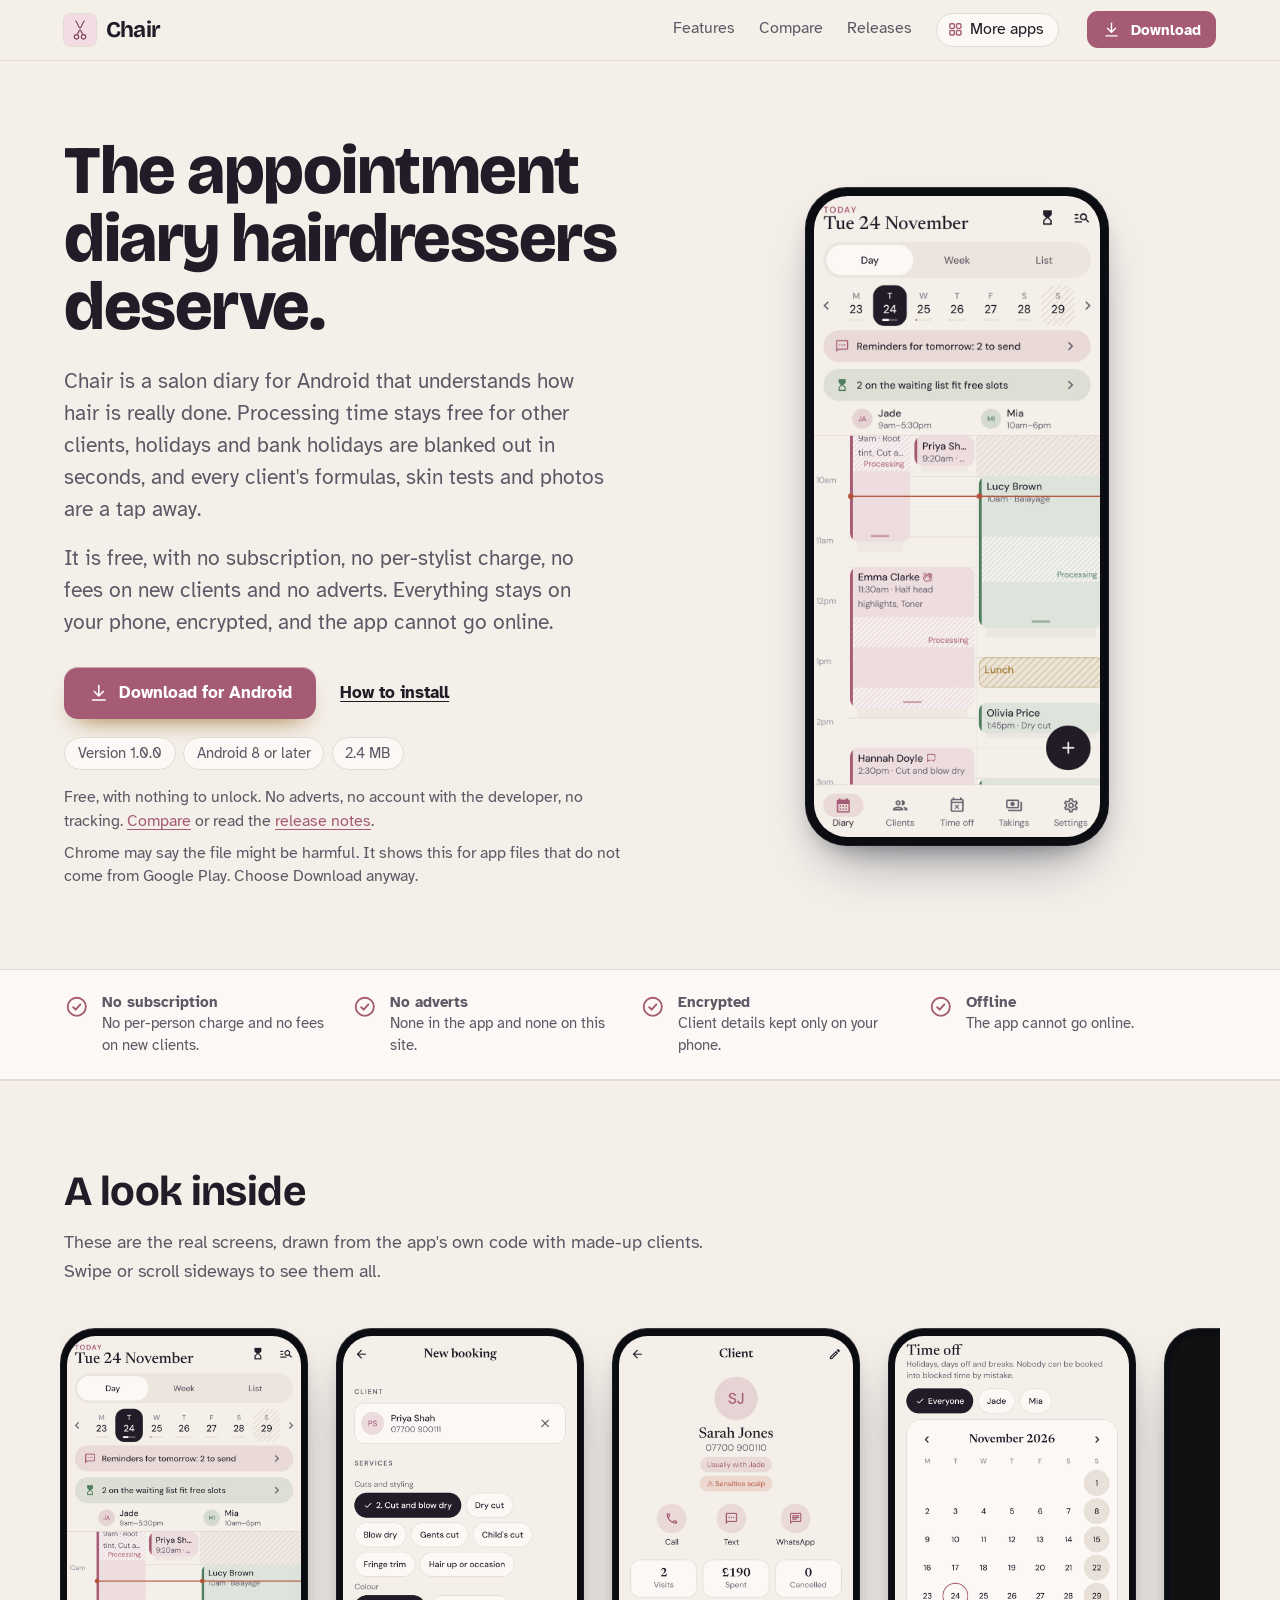
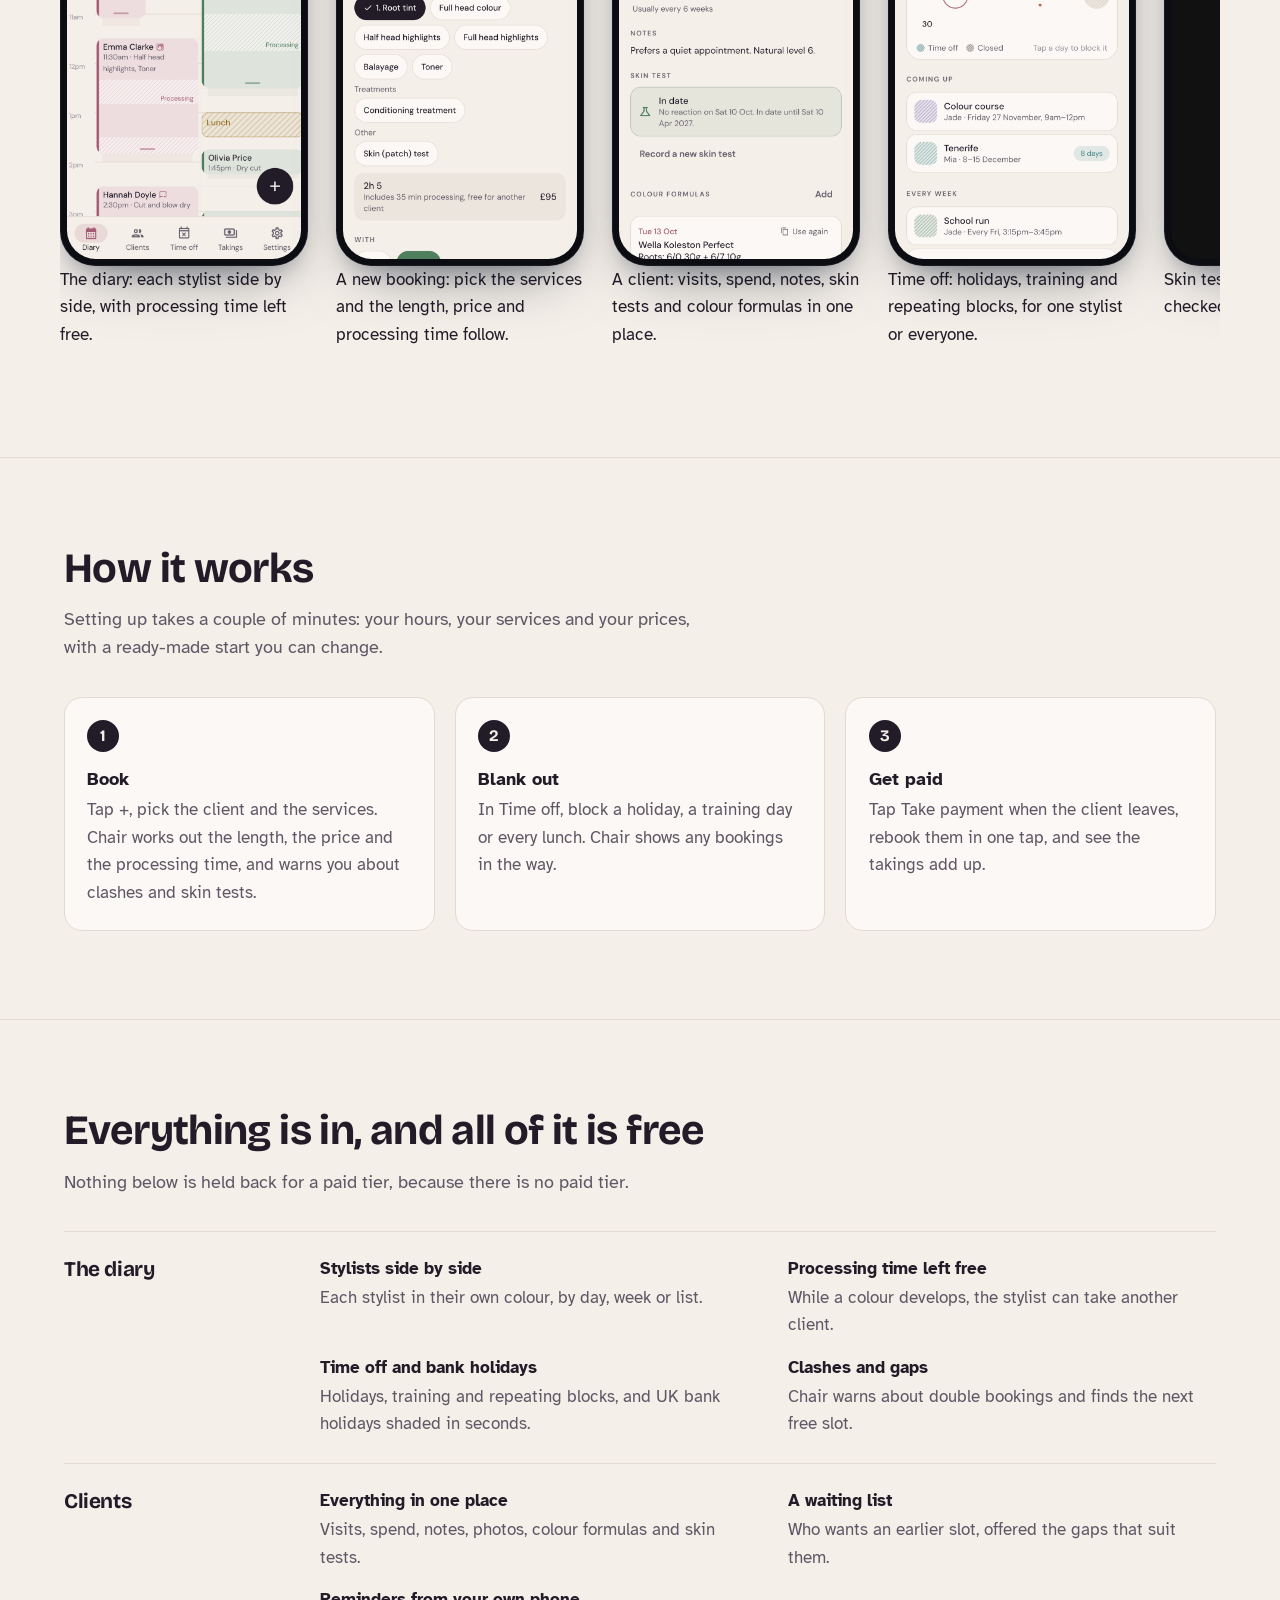
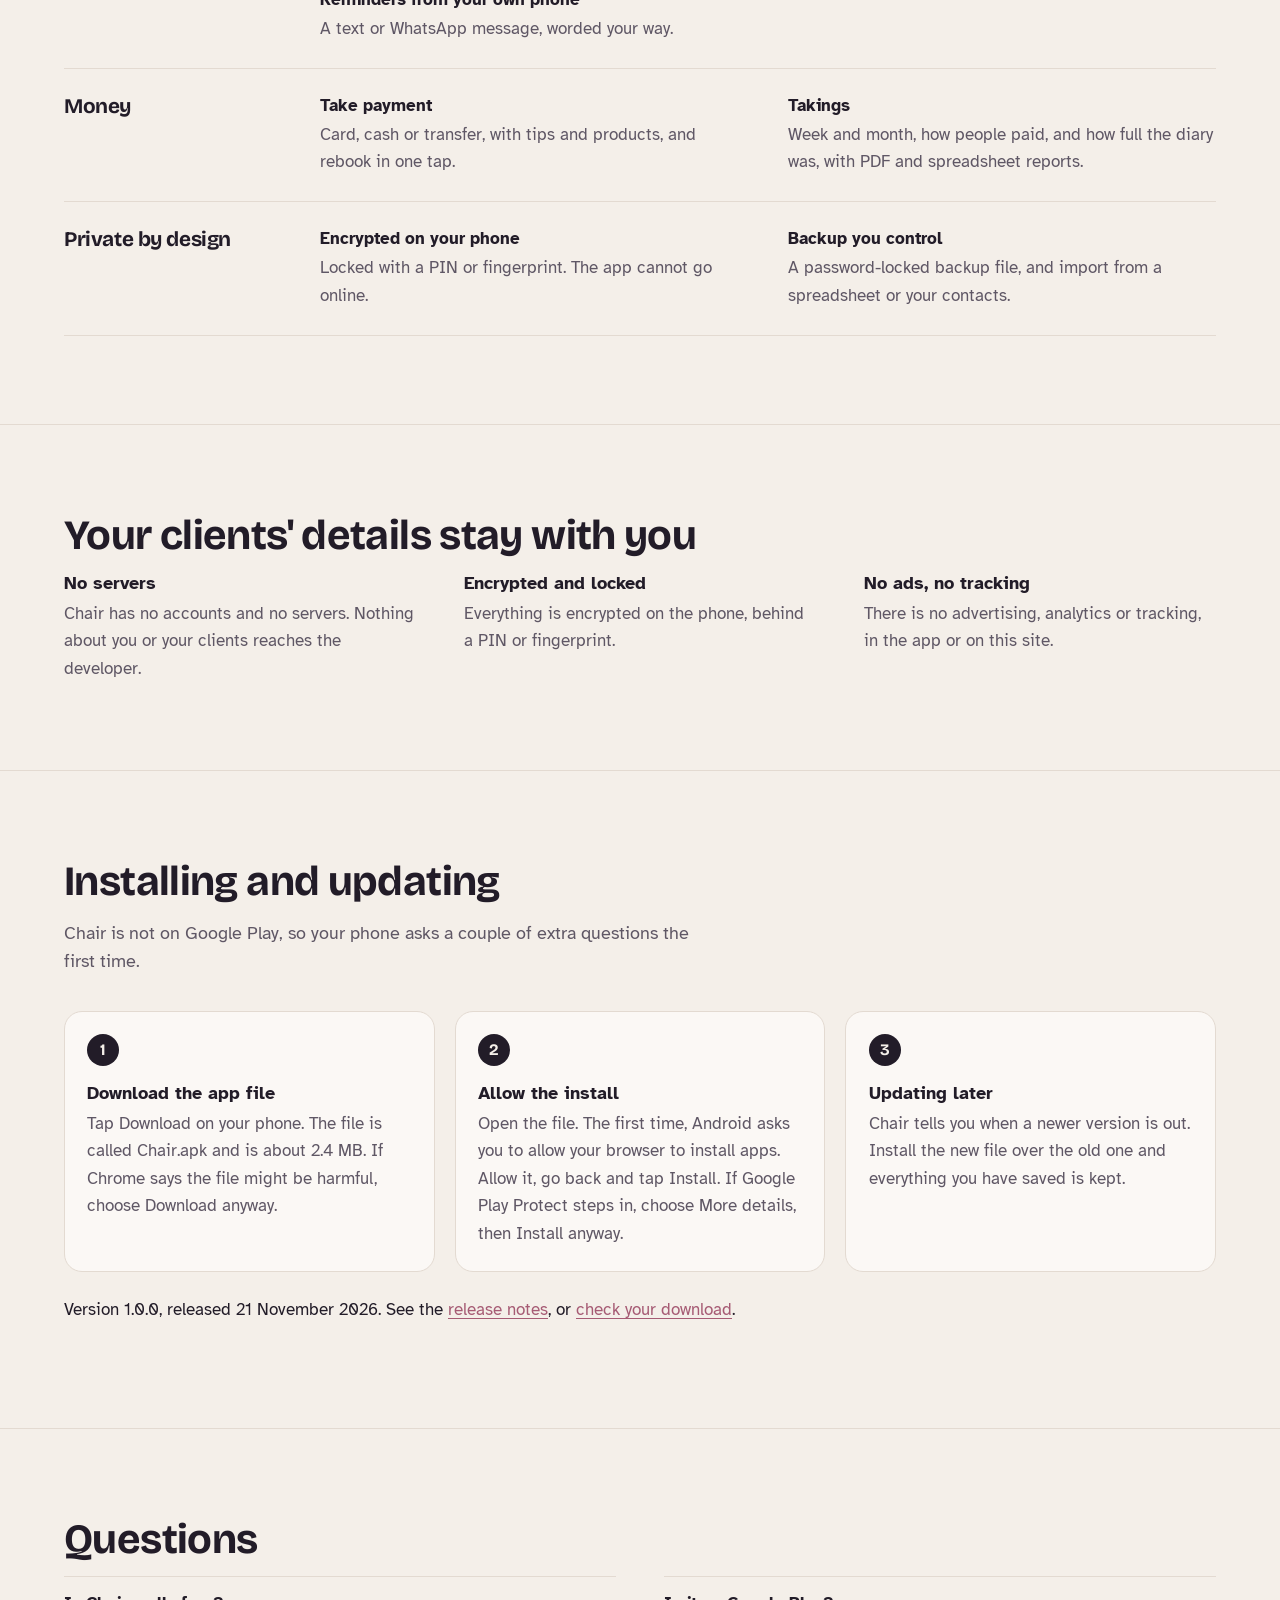
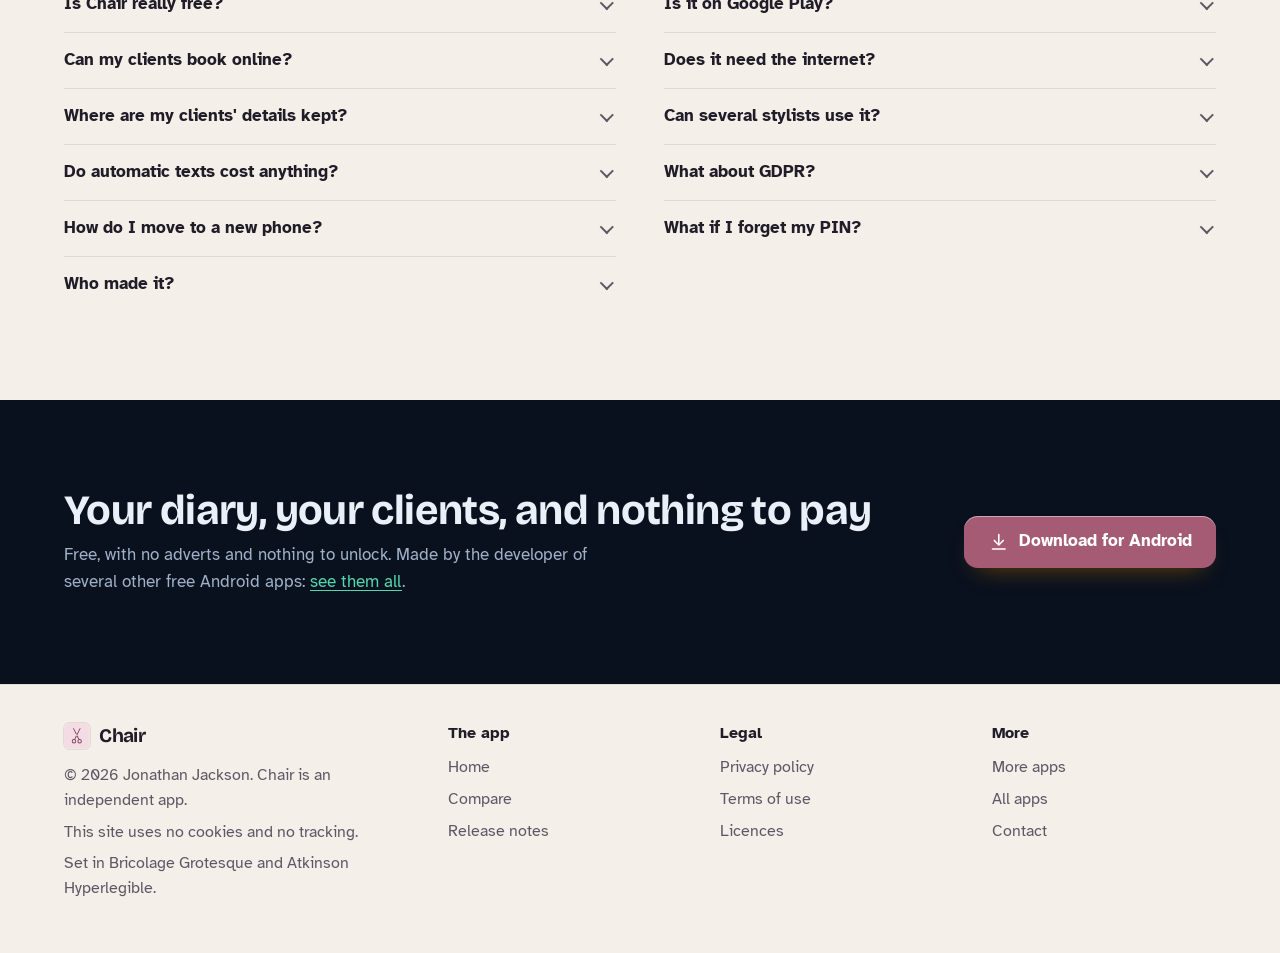
==== commit a14ddc4d: "Chair site on the house layout, with real screens and a compare page sourced to Google Play" ====
--- a/index.html
+++ b/index.html
@@ -3,38 +3,41 @@
 <head>
 <meta charset="utf-8">
 <meta name="viewport" content="width=device-width, initial-scale=1">
-<title>Chair: the free appointment diary for hairdressers, for Android</title>
-<meta name="description" content="Chair is a free salon appointment diary for Android. Processing time, time off and UK bank holidays, client formulas and skin tests, waiting list, takings and reports. No subscription, no adverts, no account.">
+<title>Chair: a free salon appointment diary for Android</title>
+<meta name="description" content="Chair is a free salon diary for Android: stylists side by side, processing time left free, time off and bank holidays, client formulas, skin tests and photos, a waiting list, payments and takings. No subscription, no adverts, no account.">
 <meta name="author" content="Jonathan Jackson">
 <link rel="canonical" href="https://customgpter.github.io/chair/">
 <meta name="theme-color" content="#f4efe9" media="(prefers-color-scheme: light)">
 <meta name="theme-color" content="#17141b" media="(prefers-color-scheme: dark)">
 <meta property="og:type" content="website">
 <meta property="og:site_name" content="Chair">
-<meta property="og:title" content="Chair: the free appointment diary for hairdressers, for Android">
-<meta property="og:description" content="Chair is a free salon appointment diary for Android. Processing time, time off and UK bank holidays, client formulas and skin tests, waiting list, takings and reports. No subscription, no adverts, no account.">
+<meta property="og:title" content="Chair: a free salon appointment diary for Android">
+<meta property="og:description" content="Chair is a free salon diary for Android: stylists side by side, processing time left free, time off and bank holidays, client formulas, skin tests and photos, a waiting list, payments and takings. No subscription, no adverts, no account.">
 <meta property="og:url" content="https://customgpter.github.io/chair/">
 <meta property="og:image" content="https://customgpter.github.io/chair/assets/og.png">
 <meta property="og:image:width" content="1200">
 <meta property="og:image:height" content="630">
-<meta property="og:image:alt" content="The Chair icon and name beside its diary and client screens">
+<meta property="og:image:alt" content="Chair&#x27;s day view with each stylist side by side">
 <meta property="og:locale" content="en_GB">
 <meta name="twitter:card" content="summary_large_image">
-<link rel="icon" href="assets/favicon.svg" type="image/svg+xml">
-<link rel="apple-touch-icon" href="assets/apple-touch-icon.png">
-<link rel="preload" href="assets/fonts/newsreader-500.woff2" as="font" type="font/woff2" crossorigin>
-<link rel="preload" href="assets/fonts/dmsans-400.woff2" as="font" type="font/woff2" crossorigin>
-<link rel="stylesheet" href="assets/site.css?v=1">
-<script type="application/ld+json">{"@context":"https://schema.org","@type":"SoftwareApplication","name":"Chair","url":"https://customgpter.github.io/chair/","description":"Chair is a free appointment diary for hairdressers on Android: day, week and list views for every stylist, processing time left free, time off and UK bank holidays blanked out, client records with colour formulas, skin tests and photos, repeat bookings, a waiting list, takings with a PDF report, home visits, widgets and password-locked backups. It cannot go online.","applicationCategory":"BusinessApplication","applicationSubCategory":"Salon appointment diary","operatingSystem":"Android 8.0 or later","softwareVersion":"1.0","downloadUrl":"https://github.com/CustomGPTer/chair/releases/latest/download/Chair.apk","releaseNotes":"https://customgpter.github.io/chair/releases.html","offers":{"@type":"Offer","price":"0","priceCurrency":"GBP"},"inLanguage":"en-GB","image":"https://customgpter.github.io/chair/assets/og.png","screenshot":["https://customgpter.github.io/chair/assets/shots/diary.webp","https://customgpter.github.io/chair/assets/shots/week.webp","https://customgpter.github.io/chair/assets/shots/time-off.webp","https://customgpter.github.io/chair/assets/shots/booking.webp"],"featureList":["Day, week and list","Processing time that works for you","Drag to move, stretch to lengthen","Time off, blanked out properly","Bank holidays built in","Nobody gets forgotten","Find the next free slot","Reminders in one tap","Clients, properly","Colour formulas","Skin tests","Before and after photos","Repeat bookings and rebooking","A waiting list that fills gaps","Takings","A report for your accountant","Home visits","Three widgets","Your phone's calendar too","Bring your clients with you","Data protection made simple","Backup you control","Private and locked","No adverts, no account, no internet access"],"author":{"@type":"Person","name":"Jonathan Jackson"}}</script>
-<script type="application/ld+json">{"@context":"https://schema.org","@type":"WebSite","name":"Chair","url":"https://customgpter.github.io/chair/","inLanguage":"en-GB"}</script>
-<script type="application/ld+json">{"@context":"https://schema.org","@type":"FAQPage","mainEntity":[{"@type":"Question","name":"Is Chair really free?","acceptedAnswer":{"@type":"Answer","text":"Yes. There is no paid version, no subscription, no per-stylist charge, no fee on new clients and no adverts. Nothing in the app is locked."}},{"@type":"Question","name":"Is it on Google Play?","acceptedAnswer":{"@type":"Answer","text":"No. Chair is a personal project and is downloaded from this site as an Android app file. It needs Android 8 or later, which covers almost every phone in use."}},{"@type":"Question","name":"Can my clients book online?","acceptedAnswer":{"@type":"Answer","text":"No. Chair is the salon's own diary, kept on your phone. Clients book with you by phone, message or in person, as most still do. If you need online booking, the apps on the compare page offer it, for a monthly fee."}},{"@type":"Question","name":"Does it need the internet?","acceptedAnswer":{"@type":"Answer","text":"No. The app does not ask Android for internet access at all, so it cannot go online. Texts go out through your own phone like any other text, and WhatsApp messages open in WhatsApp for you to send."}},{"@type":"Question","name":"Where are my clients' details kept?","acceptedAnswer":{"@type":"Answer","text":"Only on your phone, in the app's private storage, encrypted with a key held by Android. Nothing is uploaded, and the developer receives nothing."}},{"@type":"Question","name":"Can several stylists use it?","acceptedAnswer":{"@type":"Answer","text":"Chair keeps the diary for the whole salon, with each stylist's own hours, time off and colour. It runs on one phone or tablet, so it suits a salon that keeps one diary at the desk, or a stylist working on their own."}},{"@type":"Question","name":"Do automatic texts cost anything?","acceptedAnswer":{"@type":"Answer","text":"They are sent as ordinary texts from your phone, so they cost whatever your phone contract charges for a text, which is usually nothing extra on a plan with unlimited texts. Chair adds no charge of its own."}},{"@type":"Question","name":"What about GDPR?","acceptedAnswer":{"@type":"Answer","text":"Client details stay on your phone and are never shared. Chair helps you meet your duties: it can give a client a copy of their record, forget a client completely, find clients you no longer need to keep, and it includes a privacy notice you can show clients. You are still responsible for how your salon uses the details."}},{"@type":"Question","name":"How do I move to a new phone?","acceptedAnswer":{"@type":"Answer","text":"In Settings, open Backup, set a backup password and save a backup file. Install Chair on the new phone, choose Restore from a backup and enter the same password. Photos come too."}},{"@type":"Question","name":"What if I forget my PIN?","acceptedAnswer":{"@type":"Answer","text":"There is no way round the PIN, not even for the developer. You can clear the app's storage in your phone's settings, which deletes everything, and then restore your latest backup."}},{"@type":"Question","name":"Who made it?","acceptedAnswer":{"@type":"Answer","text":"Chair is made by Jonathan Jackson, an independent developer in the United Kingdom. It is not connected with any other salon software company."}}]}</script>
+<link rel="icon" href="./assets/favicon.svg" type="image/svg+xml">
+<link rel="apple-touch-icon" href="./assets/apple-touch-icon.png">
+<link rel="preload" href="./assets/fonts/bricolage-grotesque-latin.woff2" as="font" type="font/woff2" crossorigin>
+<link rel="preload" href="./assets/fonts/atkinson-hyperlegible-latin-400-normal.woff2" as="font" type="font/woff2" crossorigin>
+<link rel="stylesheet" href="./assets/site.css?v=1">
+<link rel="stylesheet" href="./assets/house.css?v=1">
+<link rel="stylesheet" href="./assets/apps-list.css?v=1">
+<script src="./assets/apps-list.js?v=1" defer></script>
+<script type="application/ld+json">{"@context":"https://schema.org","@type":"SoftwareApplication","name":"Chair","url":"https://customgpter.github.io/chair/","description":"Chair is a free salon diary for Android: stylists side by side, processing time left free, time off and bank holidays, client formulas, skin tests and photos, a waiting list, payments and takings. No subscription, no adverts, no account.","applicationCategory":"BusinessApplication","operatingSystem":"Android 8 or later","softwareVersion":"1.0.0","downloadUrl":"https://github.com/CustomGPTer/chair/releases/latest/download/Chair.apk","releaseNotes":"https://customgpter.github.io/chair/releases.html","offers":{"@type":"Offer","price":"0","priceCurrency":"GBP"},"inLanguage":"en-GB","image":"https://customgpter.github.io/chair/assets/og.png","featureList":["Stylists side by side","Processing time left free","Time off and bank holidays","Clashes and gaps","Everything in one place","A waiting list","Reminders from your own phone","Take payment","Takings","Encrypted on your phone","Backup you control"],"author":{"@type":"Person","name":"Jonathan Jackson"}}</script>
+<script type="application/ld+json">{"@context":"https://schema.org","@type":"FAQPage","mainEntity":[{"@type":"Question","name":"Is Chair really free?","acceptedAnswer":{"@type":"Answer","text":"Yes. There is no paid version, no subscription, no per-stylist charge, no fee on new clients and no adverts. Nothing in the app is locked."}},{"@type":"Question","name":"Is it on Google Play?","acceptedAnswer":{"@type":"Answer","text":"No. Chair is a personal project and is downloaded from this site as an Android app file. It needs Android 8 or later, which covers almost every phone in use."}},{"@type":"Question","name":"Can my clients book online?","acceptedAnswer":{"@type":"Answer","text":"No. Chair is the salon&#x27;s own diary, kept on your phone. Clients book with you by phone, message or in person, as most still do. If you need online booking, the apps on the compare page offer it, for a monthly fee."}},{"@type":"Question","name":"Does it need the internet?","acceptedAnswer":{"@type":"Answer","text":"No. The app does not ask Android for internet access at all, so it cannot go online. Texts go out through your own phone like any other text, and WhatsApp messages open in WhatsApp for you to send."}},{"@type":"Question","name":"Where are my clients' details kept?","acceptedAnswer":{"@type":"Answer","text":"Only on your phone, in the app&#x27;s private storage, encrypted with a key held by Android. Nothing is uploaded, and the developer receives nothing."}},{"@type":"Question","name":"Can several stylists use it?","acceptedAnswer":{"@type":"Answer","text":"Chair keeps the diary for the whole salon, with each stylist&#x27;s own hours, time off and colour. It runs on one phone or tablet, so it suits a salon that keeps one diary at the desk, or a stylist working on their own."}},{"@type":"Question","name":"Do automatic texts cost anything?","acceptedAnswer":{"@type":"Answer","text":"They are sent as ordinary texts from your phone, so they cost whatever your phone contract charges for a text, which is usually nothing extra on a plan with unlimited texts. Chair adds no charge of its own."}},{"@type":"Question","name":"What about GDPR?","acceptedAnswer":{"@type":"Answer","text":"Client details stay on your phone and are never shared. Chair helps you meet your duties: it can give a client a copy of their record, forget a client completely, find clients you no longer need to keep, and it includes a privacy notice you can show clients. You are still responsible for how your salon uses the details."}},{"@type":"Question","name":"How do I move to a new phone?","acceptedAnswer":{"@type":"Answer","text":"In Settings, open Backup, set a backup password and save a backup file. Install Chair on the new phone, choose Restore from a backup and enter the same password. Photos come too."}},{"@type":"Question","name":"What if I forget my PIN?","acceptedAnswer":{"@type":"Answer","text":"There is no way round the PIN, not even for the developer. You can clear the app&#x27;s storage in your phone&#x27;s settings, which deletes everything, and then restore your latest backup."}},{"@type":"Question","name":"Who made it?","acceptedAnswer":{"@type":"Answer","text":"Chair is made by Jonathan Jackson, an independent developer in the United Kingdom. It is not connected with any other salon software company."}}]}</script>
 </head>
 <body>
 <a class="skip" href="#main">Skip to content</a>
 <header class="masthead">
 <div class="wrap">
 <a class="brand" href="./" aria-label="Chair home"><svg viewBox="0 0 108 108" aria-hidden="true"><rect width="108" height="108" rx="24" fill="#F3DCE3"/><g transform="translate(54 54) scale(1.25) translate(-54 -52)"><path fill="#7A3F57" fill-rule="evenodd" d="M37 70.5a7.5 7.5 0 1 0 15 0a7.5 7.5 0 1 0-15 0zM40 70.5a4.5 4.5 0 1 0 9 0a4.5 4.5 0 1 0-9 0zM56 70.5a7.5 7.5 0 1 0 15 0a7.5 7.5 0 1 0-15 0zM59 70.5a4.5 4.5 0 1 0 9 0a4.5 4.5 0 1 0-9 0z"/><path fill="#7A3F57" d="M45.2 63.6 49.6 62.2 67.4 25.6 63.6 27.2zM62.8 63.6 58.4 62.2 40.6 25.6 44.4 27.2z"/><circle cx="54" cy="49.8" r="1.8" fill="#F3DCE3"/></g></svg><span>Chair</span></a>
-<nav aria-label="Main"><ul><li><a href="./#features" aria-current="page">Features</a></li><li><a href="compare.html">Compare</a></li><li><a href="releases.html">Releases</a></li><li><a class="more-apps" href="more-apps.html"><svg viewBox="0 0 24 24" aria-hidden="true"><rect x="4" y="4" width="6.5" height="6.5" rx="1.6"/><rect x="13.5" y="4" width="6.5" height="6.5" rx="1.6"/><rect x="4" y="13.5" width="6.5" height="6.5" rx="1.6"/><rect x="13.5" y="13.5" width="6.5" height="6.5" rx="1.6"/></svg>More apps</a></li><li><a href="privacy.html">Privacy</a></li><li><a href="terms.html">Terms</a></li><li><a href="licences.html">Licences</a></li></ul></nav>
+<nav aria-label="Main"><ul><li><a href="./#features">Features</a></li><li><a href="./compare.html">Compare</a></li><li><a href="./releases.html">Releases</a></li><li><a class="more-apps" href="./more-apps.html"><svg class="ico" viewBox="0 0 24 24" aria-hidden="true"><rect x="4" y="4" width="6.5" height="6.5" rx="1.6"/><rect x="13.5" y="4" width="6.5" height="6.5" rx="1.6"/><rect x="4" y="13.5" width="6.5" height="6.5" rx="1.6"/><rect x="13.5" y="13.5" width="6.5" height="6.5" rx="1.6"/></svg>More apps</a></li></ul></nav>
+<a class="button small" href="https://github.com/CustomGPTer/chair/releases/latest/download/Chair.apk"><svg class="ico" viewBox="0 0 24 24" aria-hidden="true"><path d="M12 4v11"/><path d="M7 10.5l5 5 5-5"/><path d="M5 20h14"/></svg>Download</a>
 </div>
 </header>
 <main id="main">
@@ -42,162 +45,97 @@
 <div class="wrap hero-grid">
 <div class="hero-copy">
 <h1>The appointment diary hairdressers deserve.</h1>
-<p class="lede">Chair is a salon diary for Android that understands how hair is really done. Processing time stays free for other clients, holidays and bank holidays are blanked out in seconds, and every client's formulas, skin tests and photos are a tap away.</p>
-<p class="lede">It is free, with no subscription, no per-stylist charge, no fees on new clients and no adverts. Everything stays on your phone, encrypted, and the app cannot go online.</p>
-<p class="get"><a class="button" href="https://github.com/CustomGPTer/chair/releases/latest/download/Chair.apk"><svg viewBox="0 0 24 24" aria-hidden="true" fill="none" stroke="currentColor" stroke-width="2" stroke-linecap="round" stroke-linejoin="round"><path d="M12 4v11M7 10l5 5 5-5M5 20h14"/></svg>Download for Android</a></p>
-<p class="facts">Free, with nothing to unlock. Android 8 or later. Version 1.0, 2.4 MB. <a href="compare.html">Compare</a> &middot; <a href="releases.html">Release notes</a></p>
-<p class="facts">Chrome may say the file might be harmful. It shows this for app files that do not come from Google Play. Choose Download anyway, open the file, and allow your browser to install apps if Android asks.</p>
+<p class="lede">Chair is a salon diary for Android that understands how hair is really done. Processing time stays free for other clients, holidays and bank holidays are blanked out in seconds, and every client's formulas, skin tests and photos are a tap away.</p><p class="lede">It is free, with no subscription, no per-stylist charge, no fees on new clients and no adverts. Everything stays on your phone, encrypted, and the app cannot go online.</p>
+
+<p class="get" id="download"><a class="button" href="https://github.com/CustomGPTer/chair/releases/latest/download/Chair.apk"><svg class="ico" viewBox="0 0 24 24" aria-hidden="true"><path d="M12 4v11"/><path d="M7 10.5l5 5 5-5"/><path d="M5 20h14"/></svg>Download for Android</a><a class="aside" href="#install">How to install</a></p>
+<ul class="pills"><li>Version 1.0.0</li><li>Android 8 or later</li><li>2.4 MB</li></ul>
+<p class="facts">Free, with nothing to unlock. No adverts, no account with the developer, no tracking. <a href="compare.html">Compare</a> or read the <a href="releases.html">release notes</a>.</p>
+<p class="facts">Chrome may say the file might be harmful. It shows this for app files that do not come from Google Play. Choose Download anyway.</p>
 </div>
-<div class="demo" role="img" aria-label="Chair's diary for one day, with Jade and Mia side by side. Bookings appear one by one: a root tint with its processing time shown as free, highlights, a balayage, a dry cut and a cut and blow dry. Mia's lunch and an afternoon of training are blanked out, and a red line shows the time now.">
-<div class="top">TODAY</div>
-<div class="date">Tue 24 November</div>
-<div class="cols"><span>Jade</span><span>Mia</span></div>
-<div class="grid"></div><i class="hr" style="top:5.30rem">9am</i><i class="hr" style="top:8.50rem">10am</i><i class="hr" style="top:11.70rem">11am</i><i class="hr" style="top:14.90rem">12pm</i><i class="hr" style="top:18.10rem">1pm</i><i class="hr" style="top:21.30rem">2pm</i><i class="hr" style="top:24.50rem">3pm</i><i class="hr" style="top:27.70rem">4pm</i><i class="hr" style="top:30.90rem">5pm</i><i class="hr" style="top:34.10rem">6pm</i><div class="bk off" style="left:50%;right:3%;top:18.40rem;height:2.20rem">Lunch</div><div class="bk off" style="left:50%;right:3%;top:26.40rem;height:9.40rem">Training</div><div class="bk rose" style="left:14%;right:52%;top:5.60rem;height:5.40rem;animation-delay:0s"><i class="proc" style="position:absolute;left:0;right:0;top:29%;bottom:37%"></i><span style="position:relative">Sarah Jones<small>Root tint</small></span></div><div class="bk rose" style="left:14%;right:52%;top:13.60rem;height:6.20rem;animation-delay:0.4s"><i class="proc" style="position:absolute;left:0;right:0;top:25%;bottom:38%"></i><span style="position:relative">Emma Clarke<small>Half head highlights</small></span></div><div class="bk rose" style="left:14%;right:52%;top:23.20rem;height:2.20rem;animation-delay:0.8s"><span style="position:relative">Hannah Doyle<small>Cut and blow dry</small></span></div><div class="bk sage" style="left:50%;right:3%;top:8.80rem;height:6.20rem;animation-delay:0.2s"><i class="proc" style="position:absolute;left:0;right:0;top:38%;bottom:25%"></i><span style="position:relative">Lucy Brown<small>Balayage</small></span></div><div class="bk sage" style="left:50%;right:3%;top:20.80rem;height:2.20rem;animation-delay:0.6s"><span style="position:relative">Olivia Price<small>Dry cut</small></span></div>
-<div class="now"></div>
-<div class="fab" aria-hidden="true">+</div>
+<div class="hero-phone"><div class="phone"><img src="./assets/screens/diary.png" alt="The diary: each stylist side by side, with processing time left free." width="393" height="852" fetchpriority="high"></div></div>
 </div>
 </div>
+
+<section class="promises" aria-label="In short">
+<div class="wrap"><ul><li><svg class="ico" viewBox="0 0 24 24" aria-hidden="true"><circle cx="12" cy="12" r="8.5"/><path d="M8.6 12.4l2.3 2.3 4.5-4.9"/></svg><span><b>No subscription</b><span>No per-person charge and no fees on new clients.</span></span></li><li><svg class="ico" viewBox="0 0 24 24" aria-hidden="true"><circle cx="12" cy="12" r="8.5"/><path d="M8.6 12.4l2.3 2.3 4.5-4.9"/></svg><span><b>No adverts</b><span>None in the app and none on this site.</span></span></li><li><svg class="ico" viewBox="0 0 24 24" aria-hidden="true"><circle cx="12" cy="12" r="8.5"/><path d="M8.6 12.4l2.3 2.3 4.5-4.9"/></svg><span><b>Encrypted</b><span>Client details kept only on your phone.</span></span></li><li><svg class="ico" viewBox="0 0 24 24" aria-hidden="true"><circle cx="12" cy="12" r="8.5"/><path d="M8.6 12.4l2.3 2.3 4.5-4.9"/></svg><span><b>Offline</b><span>The app cannot go online.</span></span></li></ul></div>
+</section>
+
+<section id="screens" aria-labelledby="screens-h">
+<div class="wrap">
+<h2 id="screens-h">A look inside</h2>
+<p class="intro">These are the real screens, drawn from the app&#x27;s own code with made-up clients. Swipe or scroll sideways to see them all.</p>
+<div class="gallery" tabindex="0" role="region" aria-label="Screens from Chair"><figure class="shot"><div class="phone"><img src="./assets/screens/diary.png" alt="The diary: each stylist side by side, with processing time left free." width="393" height="852" loading="eager" decoding="async"></div><figcaption>The diary: each stylist side by side, with processing time left free.</figcaption></figure><figure class="shot"><div class="phone"><img src="./assets/screens/booking.png" alt="A new booking: pick the services and the length, price and processing time follow." width="393" height="852" loading="eager" decoding="async"></div><figcaption>A new booking: pick the services and the length, price and processing time follow.</figcaption></figure><figure class="shot"><div class="phone"><img src="./assets/screens/client.png" alt="A client: visits, spend, notes, skin tests and colour formulas in one place." width="393" height="852" loading="eager" decoding="async"></div><figcaption>A client: visits, spend, notes, skin tests and colour formulas in one place.</figcaption></figure><figure class="shot"><div class="phone"><img src="./assets/screens/timeoff.png" alt="Time off: holidays, training and repeating blocks, for one stylist or everyone." width="393" height="852" loading="eager" decoding="async"></div><figcaption>Time off: holidays, training and repeating blocks, for one stylist or everyone.</figcaption></figure><figure class="shot"><div class="phone"><img src="./assets/screens/skintest.png" alt="Skin tests, recorded and checked when you book a colour." width="393" height="852" loading="eager" decoding="async"></div><figcaption>Skin tests, recorded and checked when you book a colour.</figcaption></figure><figure class="shot"><div class="phone"><img src="./assets/screens/waiting.png" alt="The waiting list: who wants an earlier slot, and the gaps that suit them." width="393" height="852" loading="eager" decoding="async"></div><figcaption>The waiting list: who wants an earlier slot, and the gaps that suit them.</figcaption></figure><figure class="shot"><div class="phone"><img src="./assets/screens/payment.png" alt="Take payment: card, cash or transfer, with tips and products." width="393" height="852" loading="eager" decoding="async"></div><figcaption>Take payment: card, cash or transfer, with tips and products.</figcaption></figure><figure class="shot"><div class="phone"><img src="./assets/screens/takings.png" alt="Takings: the week&#x27;s money, how people paid and how full the diary was." width="393" height="852" loading="eager" decoding="async"></div><figcaption>Takings: the week&#x27;s money, how people paid and how full the diary was.</figcaption></figure></div>
 </div>
+</section>
 
 <section id="how" aria-labelledby="how-h">
 <div class="wrap">
 <h2 id="how-h">How it works</h2>
-<p class="intro">Set up takes about two minutes: your salon, your hours, your services and your stylists. A ready-made menu of cuts, colours and treatments gets you started, with times and prices you can change.</p>
-<ol class="steps">
-<li><h3>Book</h3><p>Tap <span class="path">+</span>, pick the client and the services. Chair works out the length, the price and the processing time, and warns you about clashes and skin tests.</p></li>
-<li><h3>Blank out</h3><p>In <span class="path">Time off</span>, block a holiday, a training day or every lunch. Chair shows any bookings in the way so nobody is let down.</p></li>
-<li><h3>Get paid</h3><p>Tap <span class="path">Take payment</span> when the client leaves, rebook them in one tap, and see the takings add up in <span class="path">Takings</span>.</p></li>
-</ol>
-</div>
-</section>
-
-<section id="screens" aria-labelledby="screens-h">
-<div class="wrap">
-<h2 id="screens-h">What it looks like</h2>
-<p class="intro">Calm, clear and easy to read between clients, in the same warm colours and type as Calmer. Each stylist has their own colour.</p>
-<ul class="shots"><li><figure><img src="assets/shots/diary.webp" width="540" height="1170" alt="Diary: Each stylist side by side, with processing time left free and lunch blanked out."><figcaption><strong>Diary</strong>Each stylist side by side, with processing time left free and lunch blanked out.</figcaption></figure></li><li><figure><img src="assets/shots/week.webp" width="540" height="1170" alt="Week: The whole week at a glance, time off and bank holidays shaded."><figcaption><strong>Week</strong>The whole week at a glance, time off and bank holidays shaded.</figcaption></figure></li><li><figure><img src="assets/shots/time-off.webp" width="540" height="1170" alt="Time off: Holidays, training and repeating blocks, for one stylist or everyone."><figcaption><strong>Time off</strong>Holidays, training and repeating blocks, for one stylist or everyone.</figcaption></figure></li><li><figure><img src="assets/shots/booking.webp" width="540" height="1170" alt="New booking: Pick the services and the length, price and processing time follow." loading="lazy"><figcaption><strong>New booking</strong>Pick the services and the length, price and processing time follow.</figcaption></figure></li><li><figure><img src="assets/shots/client.webp" width="540" height="1170" alt="Client: Visits, spend, notes, skin tests and colour formulas in one place." loading="lazy"><figcaption><strong>Client</strong>Visits, spend, notes, skin tests and colour formulas in one place.</figcaption></figure></li><li><figure><img src="assets/shots/waiting.webp" width="540" height="1170" alt="Waiting list: Who wants an earlier slot, and the gaps that suit them." loading="lazy"><figcaption><strong>Waiting list</strong>Who wants an earlier slot, and the gaps that suit them.</figcaption></figure></li><li><figure><img src="assets/shots/payment.webp" width="540" height="1170" alt="Take payment: Card, cash or transfer, with tips and products." loading="lazy"><figcaption><strong>Take payment</strong>Card, cash or transfer, with tips and products.</figcaption></figure></li><li><figure><img src="assets/shots/takings.webp" width="540" height="1170" alt="Takings: A month of takings, how people paid and how full the diary was." loading="lazy"><figcaption><strong>Takings</strong>A month of takings, how people paid and how full the diary was.</figcaption></figure></li><li><figure><img src="assets/shots/dark.webp" width="540" height="1170" alt="Dark theme: The same diary in a softer, darker look for late finishes." loading="lazy"><figcaption><strong>Dark theme</strong>The same diary in a softer, darker look for late finishes.</figcaption></figure></li></ul>
-<figure class="wide-shot"><img src="assets/shots/widgets.webp" width="1040" height="430" alt="Chair's widgets on a home screen: today's list of five appointments, the client in the chair now, and buttons for New booking, Block time and Free slot" loading="lazy"><figcaption>Three home-screen widgets: today's list, who is in the chair now, and quick buttons for a booking, time off or the next free slot.</figcaption></figure>
+<p class="intro">Setting up takes a couple of minutes: your hours, your services and your prices, with a ready-made start you can change.</p>
+<ol class="steps"><li><h3>Book</h3><p>Tap +, pick the client and the services. Chair works out the length, the price and the processing time, and warns you about clashes and skin tests.</p></li><li><h3>Blank out</h3><p>In Time off, block a holiday, a training day or every lunch. Chair shows any bookings in the way.</p></li><li><h3>Get paid</h3><p>Tap Take payment when the client leaves, rebook them in one tap, and see the takings add up.</p></li></ol>
 </div>
 </section>
 
 <section id="features" aria-labelledby="features-h">
 <div class="wrap">
 <h2 id="features-h">Everything is in, and all of it is free</h2>
-<p class="intro">Salon software usually charges by the month, by the stylist and by the text. Chair has the diary, client records, takings, reports and backups with nothing to pay, because there is no paid version.</p>
-<dl class="features"><div><dt>Day, week and list</dt><dd>See every stylist side by side, the whole week at a glance, or a plain list. Bookings that overlap sit next to each other, never on top of each other.</dd></div><div><dt>Processing time that works for you</dt><dd>Mark the time a colour or lightener is developing and the diary leaves it free, so a cut can go in while it takes. Add clean-down time after any service.</dd></div><div><dt>Drag to move, stretch to lengthen</dt><dd>Hold a booking and drag it to another time or stylist, or pull its bottom edge to make it longer. Clashes are flagged before anything is saved.</dd></div><div><dt>Time off, blanked out properly</dt><dd>Holidays, days off, training, lunch and salon closures, for one stylist or the whole salon. Repeat a block every working day, every week or every fortnight, and skip a single date.</dd></div><div><dt>Bank holidays built in</dt><dd>UK bank holidays for England and Wales, Scotland or Northern Ireland, worked out by the app, substitute days included. No download, no list to keep up to date.</dd></div><div><dt>Nobody gets forgotten</dt><dd>Block out time over existing bookings and Chair lists every client it lands on, so you can move or message each one before you go.</dd></div><div><dt>Find the next free slot</dt><dd>Pick the services and Chair finds the next times they fit, with the stylist the client likes or anyone free.</dd></div><div><dt>Reminders in one tap</dt><dd>A ready-written text or WhatsApp for each of tomorrow&#x27;s clients, in your own words. Or let your phone send them as ordinary texts at the time you choose.</dd></div><div><dt>Clients, properly</dt><dd>Notes, an alert for anything important, every visit, spend, how often they come back, and their no-shows and late cancellations.</dd></div><div><dt>Colour formulas</dt><dd>Save each formula with its date, and copy last time&#x27;s into today&#x27;s in one tap.</dd></div><div><dt>Skin tests</dt><dd>Record every skin test and its result. Chair warns you when a colour booking is too soon after the test, when a test is out of date, or when there was a reaction. You set the rules.</dd></div><div><dt>Before and after photos</dt><dd>Taken with your camera or picked from your gallery, then kept encrypted inside Chair, out of your phone&#x27;s gallery.</dd></div><div><dt>Repeat bookings and rebooking</dt><dd>Book a run of appointments every three to twelve weeks in one go. After payment, Chair suggests the client&#x27;s usual next date.</dd></div><div><dt>A waiting list that fills gaps</dt><dd>Note who wants an earlier slot, and which days and times suit them. When a gap opens, Chair shows who it fits and writes the offer.</dd></div><div><dt>Takings</dt><dd>Take payment by card, cash or transfer, with tips and products. See any day, week, month or year: totals, how people paid, top services, each stylist, how full the diary was and what no-shows cost.</dd></div><div><dt>A report for your accountant</dt><dd>A tidy A4 PDF of the takings for any period, and spreadsheets of takings, bookings and clients.</dd></div><div><dt>Home visits</dt><dd>Add travel time before and after a mobile appointment, so the diary never books you somewhere you cannot be.</dd></div><div><dt>Three widgets</dt><dd>Today&#x27;s list, who is in the chair now, and quick buttons for a new booking, time off or the next free slot.</dd></div><div><dt>Your phone&#x27;s calendar too</dt><dd>Copy the diary into a calendar on your phone if you like, with clients shown just as Booked if you prefer.</dd></div><div><dt>Bring your clients with you</dt><dd>Import them from a spreadsheet exported by your old system, or straight from your phone&#x27;s contacts.</dd></div><div><dt>Data protection made simple</dt><dd>Give a client a copy of everything you hold about them, forget a client completely, and find clients you have not seen for two, three or six years. A privacy notice is written for you.</dd></div><div><dt>Backup you control</dt><dd>A backup file locked with your own password, a daily copy to a folder you pick keeping the newest seven, and a simple restore on a new phone.</dd></div><div><dt>Private and locked</dt><dd>Everything is encrypted on your phone, with a PIN or fingerprint lock. No account, no adverts, and the app cannot go online.</dd></div></dl>
-</div>
-</section>
-
-<section id="methods" aria-labelledby="methods-h">
-<div class="wrap">
-<h2 id="methods-h">Built around the chair</h2>
-<p class="intro">General booking apps treat an appointment as one block of time. Hairdressing is not like that, and Chair is built for the way a colour, a cut and a busy Saturday really go.</p>
-<ul class="methods"><li><span class="tag">Colour</span><h3>Processing time</h3><p>A root tint is 30 minutes of work, 35 of developing and 15 to finish. Chair books it that way, and the 35 minutes stay free for someone else.</p></li><li><span class="tag">Colour</span><h3>Formulas</h3><p>Last time&#x27;s formula is one tap from today&#x27;s booking, with the date it was used.</p></li><li><span class="tag">Safety</span><h3>Skin tests</h3><p>A warning on any colour booking within 48 hours of a test, after a reaction, or once a test is older than you allow.</p></li><li><span class="tag">Diary</span><h3>Buffers and travel</h3><p>Clean-down time after a service, and travel either side of a home visit, both kept out of other bookings.</p></li><li><span class="tag">Diary</span><h3>Each stylist&#x27;s week</h3><p>Their own working days and hours, with one-off changes for a late night or a short Saturday.</p></li><li><span class="tag">Clients</span><h3>Reliability</h3><p>No-shows and late cancellations counted for you, so you know who to ask for a deposit.</p></li></ul>
-</div>
-</section>
-
-<section id="care" aria-labelledby="care-h">
-<div class="wrap">
-<h2 id="care-h">Time off, without the fallout</h2>
-<div class="care">
-<div>
-<p>Blanking out a holiday should not mean finding out later that three clients were booked in. When you block time, Chair lists every booking it lands on, with a ready-written message for each client and a quick way to move them.</p>
-<p>Blocks can cover one stylist or the whole salon, a few hours or several weeks, and repeat on a pattern with single dates skipped. Bank holidays fill themselves in for your part of the UK, and you can open the salon on one with a tap.</p>
-<p class="note">Blocked time shows in the diary as soft stripes, so nobody books into it by mistake.</p>
-</div>
-<div>
-<h3>Kinds of time off</h3>
-<ul class="lines">
-<li><b>Holiday</b><span>Days or weeks away</span></li>
-<li><b>Day off</b><span>A single day, or every week</span></li>
-<li><b>Lunch or break</b><span>Repeats every working day if you like</span></li>
-<li><b>Training</b><span>Courses and education days</span></li>
-<li><b>Salon closed</b><span>Everyone at once, such as Christmas</span></li>
-<li><b>Personal and other</b><span>Appointments, school runs, anything else</span></li>
-</ul>
-</div>
-</div>
-</div>
-</section>
-
-<section id="report" aria-labelledby="report-h">
-<div class="wrap">
-<h2 id="report-h">Takings your accountant will like</h2>
-<p class="intro">At the end of the month or the tax year, make a clean A4 report of everything taken: totals, tips, how people paid, each stylist, the best services and the busiest days, with every payment listed. Spreadsheets of the same figures are one tap away.</p>
-<div class="report"><img src="assets/shots/report-p1.webp" width="595" height="842" alt="The first page of a Chair takings report: totals, tips, payment methods, a chart by day and takings by stylist" loading="lazy"><img src="assets/shots/report-p2.webp" width="595" height="842" alt="The second page of a Chair takings report: a list of every payment in the month" loading="lazy"></div>
-</div>
-</section>
-
-<section id="permissions" aria-labelledby="permissions-h">
-<div class="wrap">
-<h2 id="permissions-h">What it asks of your phone</h2>
-<p class="intro">Chair has no access to the internet. Everything it can reach is listed here, with what it does and what it never does. Each one is asked for only when you first use the feature that needs it.</p>
-<div class="scroll">
-<table>
-<thead><tr><th scope="col">Access</th><th scope="col">What Chair does with it</th><th scope="col">What it never does</th></tr></thead>
-<tbody>
-<tr><th scope="row">Notifications</th><td>Tells you when tomorrow's reminders are ready or have been sent.</td><td>Send offers, tips or anything you did not ask for. Client names never show on the lock screen.</td></tr>
-<tr><th scope="row">Sending texts</th><td>Sends tomorrow's reminders as ordinary texts, only if you switch automatic texts on.</td><td>Send anything else, or read your messages.</td></tr>
-<tr><th scope="row">Contacts</th><td>Lets you import clients from your phone's contacts, if you choose to.</td><td>Read your contacts at any other time, or keep anyone you did not pick.</td></tr>
-<tr><th scope="row">Calendar</th><td>Copies the diary into the one calendar you choose, if you switch it on.</td><td>Read or change any other calendar or event.</td></tr>
-<tr><th scope="row">Camera and photos</th><td>Opens your camera app, or lets you pick photos, for a client's before and after pictures.</td><td>See your gallery. Only the photo you pick or take is passed to Chair.</td></tr>
-<tr><th scope="row">Starting after a restart</th><td>Puts the reminder time back after the phone restarts.</td><td>Keep running in the background.</td></tr>
-<tr><th scope="row">Fingerprint or face</th><td>Unlocks the app, if you turn the app lock on and choose it.</td><td>See or store your fingerprint. Android keeps that to itself.</td></tr>
-<tr><th scope="row">A file or folder you pick</th><td>Saves or reads a backup, a report or a spreadsheet where you choose.</td><td>Look at anything else in your storage.</td></tr>
-<tr><th scope="row">Internet access</th><td>None. The app does not ask for it.</td><td>Send your diary, clients or anything else off your phone.</td></tr>
-</tbody>
-</table>
-</div>
-<p class="after-table">The detail is in the <a href="privacy.html">privacy policy</a>.</p>
+<p class="intro">Nothing below is held back for a paid tier, because there is no paid tier.</p>
+<div class="groups"><div class="group"><h3>The diary</h3><dl><div><dt>Stylists side by side</dt><dd>Each stylist in their own colour, by day, week or list.</dd></div><div><dt>Processing time left free</dt><dd>While a colour develops, the stylist can take another client.</dd></div><div><dt>Time off and bank holidays</dt><dd>Holidays, training and repeating blocks, and UK bank holidays shaded in seconds.</dd></div><div><dt>Clashes and gaps</dt><dd>Chair warns about double bookings and finds the next free slot.</dd></div></dl></div><div class="group"><h3>Clients</h3><dl><div><dt>Everything in one place</dt><dd>Visits, spend, notes, photos, colour formulas and skin tests.</dd></div><div><dt>A waiting list</dt><dd>Who wants an earlier slot, offered the gaps that suit them.</dd></div><div><dt>Reminders from your own phone</dt><dd>A text or WhatsApp message, worded your way.</dd></div></dl></div><div class="group"><h3>Money</h3><dl><div><dt>Take payment</dt><dd>Card, cash or transfer, with tips and products, and rebook in one tap.</dd></div><div><dt>Takings</dt><dd>Week and month, how people paid, and how full the diary was, with PDF and spreadsheet reports.</dd></div></dl></div><div class="group"><h3>Private by design</h3><dl><div><dt>Encrypted on your phone</dt><dd>Locked with a PIN or fingerprint. The app cannot go online.</dd></div><div><dt>Backup you control</dt><dd>A password-locked backup file, and import from a spreadsheet or your contacts.</dd></div></dl></div></div>
 </div>
 </section>
 
 <section id="privacy" aria-labelledby="privacy-h">
 <div class="wrap">
-<h2 id="privacy-h">Your clients stay yours</h2>
-<ul class="plain">
-<li><h3>Nothing is collected</h3><p>Your diary, clients, formulas, photos and takings are kept on your phone, encrypted. The developer never sees them.</p></li>
-<li><h3>It cannot go online</h3><p>The app does not hold Android's internet permission, so it has no way to send anything to a server.</p></li>
-<li><h3>No accounts, no adverts</h3><p>There is nothing to sign up for, no advertising and no analytics, and your client list is never used to market anything.</p></li>
-</ul>
+<h2 id="privacy-h">Your clients&#x27; details stay with you</h2>
+<ul class="plain"><li><h3>No servers</h3><p>Chair has no accounts and no servers. Nothing about you or your clients reaches the developer.</p></li><li><h3>Encrypted and locked</h3><p>Everything is encrypted on the phone, behind a PIN or fingerprint.</p></li><li><h3>No ads, no tracking</h3><p>There is no advertising, analytics or tracking, in the app or on this site.</p></li></ul>
 </div>
 </section>
 
-<section id="free" aria-labelledby="free-h">
+<section id="install" aria-labelledby="install-h">
 <div class="wrap">
-<h2 id="free-h">Free, without the monthly bill</h2>
-<p class="intro">The big salon systems are good, and they charge for it every month. For a salon that keeps its own diary, Chair does the job for nothing.</p>
-<dl class="features">
-<div><dt>No monthly fee</dt><dd>Fresha's plans in the UK start at £14.95 a month, Booksy at £40 a month, and Timely at about £22 a month for each member of staff. Chair costs nothing.</dd></div>
-<div><dt>No charge per stylist</dt><dd>Add as many stylists as you like. Nothing goes up as the salon grows.</dd></div>
-<div><dt>No fee on new clients</dt><dd>Marketplace apps can take a share of a new client's first visit. Chair has no marketplace and takes nothing.</dd></div>
-</dl>
-<p class="more"><a href="compare.html">See the full comparison, with sources</a></p>
+<h2 id="install-h">Installing and updating</h2>
+<p class="intro">Chair is not on Google Play, so your phone asks a couple of extra questions the first time.</p>
+<ol class="steps"><li><h3>Download the app file</h3><p>Tap Download on your phone. The file is called Chair.apk and is about 2.4 MB. If Chrome says the file might be harmful, choose Download anyway.</p></li><li><h3>Allow the install</h3><p>Open the file. The first time, Android asks you to allow your browser to install apps. Allow it, go back and tap Install. If Google Play Protect steps in, choose More details, then Install anyway.</p></li><li><h3>Updating later</h3><p>Chair tells you when a newer version is out. Install the new file over the old one and everything you have saved is kept.</p></li></ol>
+<p class="after-table">Version 1.0.0, released 21 November 2026. See the <a href="releases.html">release notes</a>, or <a href="releases.html#checking">check your download</a>.</p>
 </div>
 </section>
 
 <section id="questions" aria-labelledby="questions-h">
 <div class="wrap">
 <h2 id="questions-h">Questions</h2>
-<div class="faq"><div><h3>Is Chair really free?</h3><p>Yes. There is no paid version, no subscription, no per-stylist charge, no fee on new clients and no adverts. Nothing in the app is locked.</p></div><div><h3>Is it on Google Play?</h3><p>No. Chair is a personal project and is downloaded from this site as an Android app file. It needs Android 8 or later, which covers almost every phone in use.</p></div><div><h3>Can my clients book online?</h3><p>No. Chair is the salon&#x27;s own diary, kept on your phone. Clients book with you by phone, message or in person, as most still do. If you need online booking, the apps on the compare page offer it, for a monthly fee.</p></div><div><h3>Does it need the internet?</h3><p>No. The app does not ask Android for internet access at all, so it cannot go online. Texts go out through your own phone like any other text, and WhatsApp messages open in WhatsApp for you to send.</p></div><div><h3>Where are my clients&#x27; details kept?</h3><p>Only on your phone, in the app&#x27;s private storage, encrypted with a key held by Android. Nothing is uploaded, and the developer receives nothing.</p></div><div><h3>Can several stylists use it?</h3><p>Chair keeps the diary for the whole salon, with each stylist&#x27;s own hours, time off and colour. It runs on one phone or tablet, so it suits a salon that keeps one diary at the desk, or a stylist working on their own.</p></div><div><h3>Do automatic texts cost anything?</h3><p>They are sent as ordinary texts from your phone, so they cost whatever your phone contract charges for a text, which is usually nothing extra on a plan with unlimited texts. Chair adds no charge of its own.</p></div><div><h3>What about GDPR?</h3><p>Client details stay on your phone and are never shared. Chair helps you meet your duties: it can give a client a copy of their record, forget a client completely, find clients you no longer need to keep, and it includes a privacy notice you can show clients. You are still responsible for how your salon uses the details.</p></div><div><h3>How do I move to a new phone?</h3><p>In Settings, open Backup, set a backup password and save a backup file. Install Chair on the new phone, choose Restore from a backup and enter the same password. Photos come too.</p></div><div><h3>What if I forget my PIN?</h3><p>There is no way round the PIN, not even for the developer. You can clear the app&#x27;s storage in your phone&#x27;s settings, which deletes everything, and then restore your latest backup.</p></div><div><h3>Who made it?</h3><p>Chair is made by Jonathan Jackson, an independent developer in the United Kingdom. It is not connected with any other salon software company.</p></div></div>
-<p class="get"><a class="button" href="https://github.com/CustomGPTer/chair/releases/latest/download/Chair.apk"><svg viewBox="0 0 24 24" aria-hidden="true" fill="none" stroke="currentColor" stroke-width="2" stroke-linecap="round" stroke-linejoin="round"><path d="M12 4v11M7 10l5 5 5-5M5 20h14"/></svg>Download Chair for Android</a></p>
+<div class="faq"><details><summary>Is Chair really free?</summary><p>Yes. There is no paid version, no subscription, no per-stylist charge, no fee on new clients and no adverts. Nothing in the app is locked.</p></details><details><summary>Is it on Google Play?</summary><p>No. Chair is a personal project and is downloaded from this site as an Android app file. It needs Android 8 or later, which covers almost every phone in use.</p></details><details><summary>Can my clients book online?</summary><p>No. Chair is the salon&#x27;s own diary, kept on your phone. Clients book with you by phone, message or in person, as most still do. If you need online booking, the apps on the compare page offer it, for a monthly fee.</p></details><details><summary>Does it need the internet?</summary><p>No. The app does not ask Android for internet access at all, so it cannot go online. Texts go out through your own phone like any other text, and WhatsApp messages open in WhatsApp for you to send.</p></details><details><summary>Where are my clients&#x27; details kept?</summary><p>Only on your phone, in the app&#x27;s private storage, encrypted with a key held by Android. Nothing is uploaded, and the developer receives nothing.</p></details><details><summary>Can several stylists use it?</summary><p>Chair keeps the diary for the whole salon, with each stylist&#x27;s own hours, time off and colour. It runs on one phone or tablet, so it suits a salon that keeps one diary at the desk, or a stylist working on their own.</p></details><details><summary>Do automatic texts cost anything?</summary><p>They are sent as ordinary texts from your phone, so they cost whatever your phone contract charges for a text, which is usually nothing extra on a plan with unlimited texts. Chair adds no charge of its own.</p></details><details><summary>What about GDPR?</summary><p>Client details stay on your phone and are never shared. Chair helps you meet your duties: it can give a client a copy of their record, forget a client completely, find clients you no longer need to keep, and it includes a privacy notice you can show clients. You are still responsible for how your salon uses the details.</p></details><details><summary>How do I move to a new phone?</summary><p>In Settings, open Backup, set a backup password and save a backup file. Install Chair on the new phone, choose Restore from a backup and enter the same password. Photos come too.</p></details><details><summary>What if I forget my PIN?</summary><p>There is no way round the PIN, not even for the developer. You can clear the app&#x27;s storage in your phone&#x27;s settings, which deletes everything, and then restore your latest backup.</p></details><details><summary>Who made it?</summary><p>Chair is made by Jonathan Jackson, an independent developer in the United Kingdom. It is not connected with any other salon software company.</p></details></div>
+</div>
+</section>
+
+<section class="closing" aria-labelledby="closing-h">
+<div class="wrap">
+<div><h2 id="closing-h">Your diary, your clients, and nothing to pay</h2><p>Free, with no adverts and nothing to unlock. Made by the developer of several other free Android apps: <a href="more-apps.html">see them all</a>.</p></div>
+<a class="button" href="https://github.com/CustomGPTer/chair/releases/latest/download/Chair.apk"><svg class="ico" viewBox="0 0 24 24" aria-hidden="true"><path d="M12 4v11"/><path d="M7 10.5l5 5 5-5"/><path d="M5 20h14"/></svg>Download for Android</a>
 </div>
 </section>
 </main>
 <footer class="colophon">
 <div class="wrap">
 <div>
+<a class="brand" href="./" aria-label="Chair home"><svg viewBox="0 0 108 108" aria-hidden="true"><rect width="108" height="108" rx="24" fill="#F3DCE3"/><g transform="translate(54 54) scale(1.25) translate(-54 -52)"><path fill="#7A3F57" fill-rule="evenodd" d="M37 70.5a7.5 7.5 0 1 0 15 0a7.5 7.5 0 1 0-15 0zM40 70.5a4.5 4.5 0 1 0 9 0a4.5 4.5 0 1 0-9 0zM56 70.5a7.5 7.5 0 1 0 15 0a7.5 7.5 0 1 0-15 0zM59 70.5a4.5 4.5 0 1 0 9 0a4.5 4.5 0 1 0-9 0z"/><path fill="#7A3F57" d="M45.2 63.6 49.6 62.2 67.4 25.6 63.6 27.2zM62.8 63.6 58.4 62.2 40.6 25.6 44.4 27.2z"/><circle cx="54" cy="49.8" r="1.8" fill="#F3DCE3"/></g></svg><span>Chair</span></a>
 <p>&copy; 2026 Jonathan Jackson. Chair is an independent app.</p>
-<p>This site uses no cookies and no tracking. It is set in Newsreader and DM Sans.</p>
+<p>This site uses no cookies and no tracking.</p>
+<p>Set in Bricolage Grotesque and Atkinson Hyperlegible.</p>
 </div>
-<nav aria-label="Footer"><ul>
+<nav aria-label="The app"><h2>The app</h2><ul>
 <li><a href="./">Home</a></li>
-<li><a href="compare.html">Compare</a></li>
-<li><a href="releases.html">Release notes</a></li>
-<li><a href="more-apps.html">More apps</a></li>
-<li><a href="privacy.html">Privacy policy</a></li>
-<li><a href="terms.html">Terms of use</a></li>
-<li><a href="licences.html">Licences</a></li>
+<li><a href="./compare.html">Compare</a></li>
+<li><a href="./releases.html">Release notes</a></li>
+
+</ul></nav>
+<nav aria-label="Legal"><h2>Legal</h2><ul>
+<li><a href="./privacy.html">Privacy policy</a></li>
+<li><a href="./terms.html">Terms of use</a></li>
+<li><a href="./licences.html">Licences</a></li>
+</ul></nav>
+<nav aria-label="More"><h2>More</h2><ul>
+<li><a href="./more-apps.html">More apps</a></li>
+<li><a href="https://customgpter.github.io/">All apps</a></li>
 <li><a href="https://github.com/CustomGPTer/chair/issues">Contact</a></li>
 </ul></nav>
 </div>
--- a/assets/site.css
+++ b/assets/site.css
@@ -1,215 +1,296 @@
-/* Chair website. Plain CSS, no scripts. */
-@font-face{font-family:"Newsreader";font-style:normal;font-weight:400;font-display:swap;src:url(fonts/newsreader-400.woff2) format("woff2")}
-@font-face{font-family:"Newsreader";font-style:normal;font-weight:500 700;font-display:swap;src:url(fonts/newsreader-500.woff2) format("woff2")}
-@font-face{font-family:"DM Sans";font-style:normal;font-weight:400;font-display:swap;src:url(fonts/dmsans-400.woff2) format("woff2")}
-@font-face{font-family:"DM Sans";font-style:normal;font-weight:500 700;font-display:swap;src:url(fonts/dmsans-600.woff2) format("woff2")}
-
+@font-face{font-family:"Bricolage Grotesque";src:url("fonts/bricolage-grotesque-latin.woff2") format("woff2");font-weight:200 800;font-style:normal;font-display:swap}
+@font-face{font-family:"Atkinson Hyperlegible";src:url("fonts/atkinson-hyperlegible-latin-400-normal.woff2") format("woff2");font-weight:400;font-style:normal;font-display:swap}
+@font-face{font-family:"Atkinson Hyperlegible";src:url("fonts/atkinson-hyperlegible-latin-700-normal.woff2") format("woff2");font-weight:700;font-style:normal;font-display:swap}
+
+/* Daylight page, night-time camera. The lamp colour is kept for the one thing to press and for what the camera has seen. */
 :root{
-  --bg:#f4efe9;--sheet:#fbf8f5;--inset:#ece5de;--rule:#e3dad1;
-  --ink:#221c28;--soft:#5f5765;--faint:#8f8794;
-  --accent:#a65b74;--accent-soft:#f2e3e8;--on-accent:#fff;
-  --low:#4f7f5f;--mid:#ae7b22;--high:#b4523c;
-  --sky1:#f3dce3;--sky2:#f6e9e4;
-  --serif:"Newsreader",Georgia,"Times New Roman",serif;
-  --sans:"DM Sans",system-ui,-apple-system,"Segoe UI",Roboto,sans-serif;
-  --radius:22px;
+  --page:#f2f5f9; --panel:#ffffff; --raised:#e8edf3; --ink:#0d1a2b; --soft:#465468; --rule:#d2dae4;
+  --accent:#0a6a55; --accent-ink:#ffffff; --warn:#8a5200; --rec:#d3302f;
+  --lamp:#ffb347; --lamp-ink:#231400; --lamp-text:#8a5200;
+  --night:#09111e; --night-2:#111d30; --night-3:#1a2a43; --night-ink:#eaf0f8; --night-soft:#9fb0c7; --night-rule:#24364f; --iris:#55d6ab;
+  --display:"Bricolage Grotesque","Atkinson Hyperlegible",system-ui,sans-serif;
+  --sans:"Atkinson Hyperlegible",system-ui,-apple-system,"Segoe UI",Roboto,sans-serif;
+  --mono:ui-monospace,SFMono-Regular,Menlo,Consolas,"Liberation Mono",monospace;
   color-scheme:light dark;
 }
 @media (prefers-color-scheme:dark){
-  :root{
-    --bg:#17141b;--sheet:#211d26;--inset:#2c2731;--rule:#39333f;
-    --ink:#f1ecf2;--soft:#bdb5c1;--faint:#8b838f;
-    --accent:#e29db3;--accent-soft:#3a2830;--on-accent:#1b171f;
-    --low:#86b893;--mid:#ddaa4e;--high:#e0806a;
-    --sky1:#3a2632;--sky2:#2a2130;
-  }
-}
+  :root{--page:#0a111b; --panel:#111a27; --raised:#182434; --ink:#e9eef5; --soft:#a0aec0; --rule:#243247;
+    --accent:#55d6ab; --accent-ink:#00281d; --warn:#ffb347; --rec:#ff6163; --lamp-text:#ffb347}
+}
+
 *,*::before,*::after{box-sizing:border-box}
-html{-webkit-text-size-adjust:100%;text-size-adjust:100%}
-body{margin:0;background:var(--bg);color:var(--ink);font:400 1.0625rem/1.65 var(--sans);-webkit-font-smoothing:antialiased}
-img,svg{max-width:100%;height:auto;display:block}
-a{color:var(--accent);text-decoration-thickness:.08em;text-underline-offset:.18em}
-a:hover{text-decoration-thickness:.14em}
-:focus-visible{outline:3px solid var(--accent);outline-offset:3px;border-radius:6px}
-h1,h2,h3{font-family:var(--serif);font-weight:500;line-height:1.15;letter-spacing:-.01em;margin:0}
-h1{font-size:clamp(2.6rem,5.5vw,4.1rem)}
-h2{font-size:clamp(1.9rem,3.4vw,2.6rem)}
-h3{font-size:1.3rem}
+html{-webkit-text-size-adjust:100%;scroll-behavior:smooth;scroll-padding-top:5.5rem}
+@media (prefers-reduced-motion:reduce){html{scroll-behavior:auto}}
+body{margin:0;background:var(--page);color:var(--ink);font:400 1.0625rem/1.62 var(--sans);text-rendering:optimizeLegibility;-webkit-font-smoothing:antialiased}
+img,svg{max-width:100%;display:block}
+a{color:var(--accent);text-decoration-thickness:.07em;text-underline-offset:.2em}
+a:hover{text-decoration-thickness:.13em}
+:focus-visible{outline:3px solid var(--lamp);outline-offset:3px;border-radius:6px}
+code{font:.9em/1 var(--mono);overflow-wrap:anywhere}
+h1,h2,h3{font-family:var(--display);font-weight:700;letter-spacing:-.015em;line-height:1.08;margin:0;text-wrap:balance}
 p{margin:0 0 1rem}
-.wrap{max-width:72rem;margin:0 auto;padding:0 1.5rem}
+.skip{position:absolute;left:-999px;top:0;background:var(--ink);color:var(--page);padding:.6rem 1rem;z-index:30;border-radius:0 0 8px 0}
+.skip:focus{left:0}
+.sr{position:absolute;width:1px;height:1px;overflow:hidden;clip-path:inset(50%);white-space:nowrap}
+.wrap{width:min(72rem,100% - 2.5rem);margin-inline:auto}
 .measure{max-width:44rem}
-.skip{position:absolute;left:-999px;top:0;background:var(--ink);color:var(--bg);padding:.6rem 1rem;z-index:10}
-.skip:focus{left:1rem;top:1rem}
-
-/* Masthead */
-.masthead{border-bottom:1px solid var(--rule);background:color-mix(in srgb,var(--bg) 92%,transparent);position:sticky;top:0;z-index:5;backdrop-filter:saturate(1.4) blur(10px)}
-.masthead .wrap{display:flex;align-items:center;gap:1.5rem;min-height:4.25rem;flex-wrap:wrap}
-.brand{display:flex;align-items:center;gap:.65rem;text-decoration:none;color:var(--ink);font:500 1.45rem/1 var(--serif)}
-.brand svg{width:2.25rem;height:2.25rem}
-.masthead nav{margin-left:auto}
-.masthead ul{list-style:none;display:flex;flex-wrap:wrap;gap:.2rem 1.15rem;margin:0;padding:0;font:500 .97rem/1.4 var(--sans)}
-.masthead nav a{color:var(--soft);text-decoration:none;padding:.35rem 0;display:inline-flex;align-items:center;gap:.35rem}
-.masthead nav a:hover,.masthead nav a[aria-current]{color:var(--ink)}
-.masthead nav a[aria-current]{box-shadow:inset 0 -2px 0 var(--accent)}
-.more-apps svg{width:1rem;height:1rem;fill:currentColor}
-
-/* Buttons */
-.button{display:inline-flex;align-items:center;gap:.55rem;background:var(--ink);color:var(--bg);font:600 1.08rem/1 var(--sans);padding:1rem 1.45rem;border-radius:999px;text-decoration:none;transition:transform .15s ease}
-.button:hover{transform:translateY(-1px)}
-.button svg{width:1.15rem;height:1.15rem}
-
-/* Hero */
-.hero{position:relative;overflow:hidden;padding:4.5rem 0 4rem;background:linear-gradient(180deg,var(--sky1) 0%,var(--sky2) 55%,var(--bg) 100%)}
-@media (prefers-color-scheme:dark){.hero{background:linear-gradient(180deg,#3a2632 0%,#2a2130 50%,var(--bg) 100%)}}
-.hero-grid{display:grid;grid-template-columns:1.1fr .9fr;gap:3rem;align-items:center}
-.hero h1{margin-bottom:1.2rem}
-.lede{font-size:1.2rem;color:var(--ink);max-width:36rem}
-.get{margin:1.8rem 0 1.1rem}
-.facts{font-size:.95rem;color:var(--soft);max-width:36rem;margin:0 0 .5rem}
-
-/* Diary demo */
-.demo{position:relative;justify-self:center;width:min(22rem,100%);aspect-ratio:9/16;border-radius:2.2rem;background:#fbf8f5;overflow:hidden;box-shadow:0 30px 60px -20px rgba(34,28,40,.4),0 0 0 8px rgba(255,255,255,.55);color:#221c28;font-family:var(--sans)}
-.demo .top{position:absolute;top:1.1rem;left:1.3rem;font:600 .68rem/1 var(--sans);letter-spacing:.14em;color:#a65b74}
-.demo .date{position:absolute;top:1.85rem;left:1.3rem;font:500 1.45rem/1 var(--serif)}
-.demo .cols{position:absolute;top:4.4rem;left:3rem;right:.7rem;display:flex;gap:.35rem;font:500 .7rem/1 var(--sans);color:#675f6c}
-.demo .cols span{flex:1;padding-left:.3rem}
-.demo .grid{position:absolute;top:5.6rem;bottom:0;left:0;right:0;background:repeating-linear-gradient(180deg,#e3dad1 0 1px,transparent 1px 3.2rem)}
-.demo .hr{position:absolute;left:.6rem;font:400 .62rem/1 var(--sans);color:#9b939f}
-.demo .bk{position:absolute;border-radius:.6rem;padding:.35rem .45rem;font:500 .68rem/1.25 var(--sans);overflow:hidden;opacity:0;animation:pop 12s ease-out infinite;border-left:3px solid}
-.demo .bk small{display:block;font-weight:400;color:#675f6c;font-size:.6rem}
-.demo .rose{background:#f2e3e8;border-color:#a65b74}
-.demo .sage{background:#e1ebe3;border-color:#4f7f5f}
-.demo .proc{background:repeating-linear-gradient(-45deg,rgba(166,91,116,.08) 0 5px,rgba(166,91,116,.22) 5px 6px)}
-.demo .off{background:repeating-linear-gradient(-45deg,rgba(59,129,128,.06) 0 6px,rgba(59,129,128,.25) 6px 7.5px);border:1px solid rgba(59,129,128,.4);color:#3b8180;opacity:1;animation:none}
-.demo .now{position:absolute;left:2.8rem;right:0;height:2px;background:#b4523c;animation:now 12s linear infinite}
-.demo .now::before{content:"";position:absolute;left:-.25rem;top:-.2rem;width:.55rem;height:.55rem;border-radius:50%;background:#b4523c}
-.demo .fab{position:absolute;right:1rem;bottom:1rem;width:2.8rem;height:2.8rem;border-radius:50%;background:#221c28;color:#fbf8f5;display:grid;place-items:center;font:400 1.6rem/1 var(--sans)}
-@keyframes pop{0%{opacity:0;transform:translateY(6px)}8%,92%{opacity:1;transform:none}100%{opacity:0}}
-@keyframes now{0%{top:9.5rem}100%{top:16.5rem}}
-@keyframes breathe{0%{transform:scale(.62)}40%{transform:scale(1)}100%{transform:scale(.62)}}
-@keyframes say-in{0%,38%{opacity:1}42%,96%{opacity:0}100%{opacity:1}}
-@keyframes say-out{0%,38%{opacity:0}42%,96%{opacity:1}100%{opacity:0}}
-@keyframes drift{from{transform:translateX(-9rem)}to{transform:translateX(26rem)}}
-@keyframes twinkle{0%,100%{opacity:.25}50%{opacity:.85}}
-@media (prefers-reduced-motion:reduce){
-  .demo .bk,.demo .now{animation:none;opacity:1}
-  
-  
-}
-
-/* Sections */
-section{padding:4.5rem 0;border-top:1px solid var(--rule)}
-section h2{margin-bottom:.8rem}
-.intro{font-size:1.15rem;color:var(--soft);max-width:44rem;margin-bottom:2.2rem}
-.steps{list-style:none;margin:0;padding:0;display:grid;grid-template-columns:repeat(3,1fr);gap:1.4rem;counter-reset:s}
-.steps li{background:var(--sheet);border:1px solid var(--rule);border-radius:var(--radius);padding:1.6rem 1.6rem 1.3rem;counter-increment:s;position:relative}
-.steps li::before{content:counter(s);display:grid;place-items:center;width:2.4rem;height:2.4rem;border-radius:50%;background:var(--accent-soft);color:var(--accent);font:600 1.05rem/1 var(--sans);margin-bottom:1rem}
-.steps h3{margin-bottom:.5rem}
-.steps p{color:var(--soft);margin:0}
-.path{font-weight:600;color:var(--ink);white-space:nowrap}
-
-.shots{list-style:none;margin:0;padding:0 0 1rem;display:grid;grid-auto-flow:column;grid-auto-columns:minmax(15rem,17rem);gap:1.3rem;overflow-x:auto;scroll-snap-type:x mandatory;scrollbar-width:thin}
-.shots li{scroll-snap-align:start}
-.shots figure{margin:0}
-.shots img{border-radius:1.6rem;border:1px solid var(--rule);box-shadow:0 14px 30px -18px rgba(34,28,40,.35);background:var(--sheet)}
-figcaption{font-size:.95rem;color:var(--soft);margin-top:.8rem}
-figcaption strong{display:block;color:var(--ink);font:600 1rem/1.35 var(--sans);margin-bottom:.15rem}
-.wide-shot{margin:2.4rem 0 0}
-.wide-shot img{border-radius:var(--radius);width:100%;max-width:52rem}
-
-.features{display:grid;grid-template-columns:repeat(3,1fr);gap:1.2rem;margin:0}
-.features div{background:var(--sheet);border:1px solid var(--rule);border-radius:var(--radius);padding:1.35rem 1.4rem}
-.features dt{font:600 1.05rem/1.35 var(--sans);margin-bottom:.4rem}
-.features dd{margin:0;color:var(--soft);font-size:.98rem}
-
-.methods{display:grid;grid-template-columns:repeat(2,1fr);gap:1.2rem;list-style:none;margin:0;padding:0}
-.methods li{display:grid;grid-template-columns:auto 1fr;gap:.2rem 1rem;background:var(--sheet);border:1px solid var(--rule);border-radius:var(--radius);padding:1.3rem 1.4rem}
-.methods .tag{grid-row:span 2;align-self:start;font:600 .8rem/1 var(--sans);letter-spacing:.06em;text-transform:uppercase;background:var(--accent-soft);color:var(--accent);padding:.55rem .7rem;border-radius:999px;white-space:nowrap}
-.methods h3{font-size:1.15rem}
-.methods p{margin:0;color:var(--soft);font-size:.98rem}
-
-.care{background:var(--sheet);border:1px solid var(--rule);border-radius:var(--radius);padding:1.8rem 2rem;display:grid;grid-template-columns:1.2fr 1fr;gap:2rem}
-.lines{list-style:none;margin:0;padding:0;display:grid;gap:.6rem}
-.lines li{display:flex;justify-content:space-between;gap:1rem;border-bottom:1px solid var(--rule);padding:.5rem 0}
-.lines b{font-weight:600;white-space:nowrap}
-.lines span{color:var(--soft);text-align:right}
+.ico{width:1.25em;height:1.25em;flex:none;fill:none;stroke:currentColor;stroke-width:1.75;stroke-linecap:round;stroke-linejoin:round}
+
+/* ---------- masthead */
+.masthead{position:sticky;top:0;z-index:20;background:color-mix(in srgb,var(--page) 88%,transparent);-webkit-backdrop-filter:blur(14px) saturate(1.3);backdrop-filter:blur(14px) saturate(1.3);border-bottom:1px solid var(--rule)}
+.masthead .wrap{display:flex;flex-wrap:wrap;align-items:center;gap:.35rem 1.75rem;padding-block:.7rem}
+.brand{display:inline-flex;align-items:center;gap:.6rem;font:700 1.4rem/1 var(--display);letter-spacing:-.03em;color:var(--ink);text-decoration:none;margin-right:auto}
+.brand svg{width:2rem;height:2rem;flex:none;border-radius:.5rem;box-shadow:0 0 0 1px var(--rule)}
+.masthead nav ul{display:flex;flex-wrap:wrap;align-items:center;gap:.15rem 1.5rem;list-style:none;margin:0;padding:0;font-size:1rem;line-height:1.3}
+.masthead nav a{display:inline-flex;align-items:center;gap:.4rem;color:var(--soft);text-decoration:none;padding-block:.45rem;border-bottom:2px solid transparent}
+.masthead nav a:hover{color:var(--ink)}
+.masthead nav a[aria-current="page"]{color:var(--ink);border-bottom-color:var(--lamp)}
+.masthead nav a.more-apps{color:var(--ink);border:1px solid var(--rule);border-radius:999px;padding:.34rem .85rem .34rem .65rem;background:var(--panel)}
+.masthead nav a.more-apps .ico{width:1.05em;height:1.05em;color:var(--accent);stroke-width:2}
+.masthead nav a.more-apps:hover,.masthead nav a.more-apps[aria-current="page"]{border-color:var(--accent)}
+.button{display:inline-flex;align-items:center;gap:.6rem;background:var(--lamp);color:var(--lamp-ink);font:700 1.08rem/1.2 var(--sans);text-decoration:none;padding:.95rem 1.5rem;border-radius:14px;box-shadow:0 1px 0 rgba(255,255,255,.45) inset,0 12px 24px -14px rgba(138,82,0,.9)}
+.button:hover{background:#ffc56e}
+.button:active{transform:translateY(1px)}
+.button.small{font-size:.95rem;padding:.55rem .95rem;border-radius:11px;box-shadow:none}
+.button.quiet{background:none;box-shadow:none;border:1px solid var(--rule);color:var(--ink)}
+.button.quiet:hover{border-color:var(--ink);background:none}
+@media (max-width:52rem){
+  .masthead nav{order:3;flex:1 0 100%}
+  .masthead nav ul{gap:.1rem .85rem;font-size:.95rem}
+  .masthead nav .wide{display:none}
+}
+@media (max-width:24rem){.masthead nav a.more-apps .ico{display:none}.masthead nav a.more-apps{padding-inline:.7rem}}
+
+/* ---------- hero */
+.hero{padding-block:clamp(2.2rem,6vw,4.75rem) clamp(2.5rem,6vw,4.5rem);overflow:hidden}
+.hero-grid{display:grid;gap:clamp(2.25rem,5vw,4rem);align-items:center}
+@media (min-width:62rem){.hero-grid{grid-template-columns:minmax(0,11fr) minmax(0,10fr)}}
+.hero h1{font-size:clamp(2.6rem,6vw,4.25rem);font-weight:800;line-height:1;letter-spacing:-.022em;margin-bottom:1.5rem}
+.lede{font-size:clamp(1.14rem,2vw,1.3rem);line-height:1.55;color:var(--soft);margin:0 0 1rem;max-width:34rem}
+.get{display:flex;flex-wrap:wrap;align-items:center;gap:.9rem 1.5rem;margin:1.8rem 0 1.1rem}
+.get .aside{font-weight:700;color:var(--ink)}
+.facts{font-size:.98rem;line-height:1.5;color:var(--soft);margin:0 0 .5rem;max-width:36rem}
+.pills{display:flex;flex-wrap:wrap;gap:.45rem;list-style:none;margin:0 0 1rem;padding:0;font-size:.95rem}
+.pills li{border:1px solid var(--rule);border-radius:999px;padding:.22rem .8rem;background:var(--panel);color:var(--soft)}
+
+/* the monitor: the camera's view, the day beneath it, and the alert it sends */
+.monitor{position:relative;max-width:36rem;margin-inline:auto;width:100%;padding-bottom:3.1rem}
+@media (min-width:62rem){.monitor{margin-inline:auto 0}}
+.screen{position:relative;background:var(--night);border-radius:22px;padding:.6rem;box-shadow:0 0 0 1px var(--night-rule),0 30px 60px -30px rgba(9,17,30,.75)}
+.cam{position:relative;border-radius:15px;overflow:hidden;aspect-ratio:16/10;background:#0b1626}
+.cam svg{width:100%;height:100%}
+.cam text{font:700 15px var(--sans);fill:#231400}
+.hud{position:absolute;display:inline-flex;align-items:center;gap:.4rem;font:700 .76rem/1 var(--sans);color:var(--night-ink);background:rgba(6,12,22,.62);border-radius:999px;padding:.38rem .65rem;letter-spacing:.01em}
+.hud i{width:.5rem;height:.5rem;border-radius:50%;background:var(--iris)}
+.hud.watching{left:.7rem;top:.7rem}
+.hud.rec{right:.7rem;top:.7rem}
+.hud.rec i{background:#ff5a5c}
+.hud.stamp{left:.7rem;bottom:.7rem;font:400 .74rem/1 var(--mono);border-radius:6px;color:#d5deea}
+.hud.place{right:.7rem;bottom:.7rem;border-radius:6px;font-weight:400;color:#d5deea}
+.day{padding:.85rem .55rem 2rem;color:var(--night-soft);font-size:.8rem;line-height:1.2}
+.day-head{display:flex;justify-content:space-between;margin-bottom:.6rem}
+.day-head b{color:var(--night-ink)}
+.track{position:relative;height:1.5rem;border-radius:7px;background:repeating-linear-gradient(90deg,var(--night-3) 0 1px,transparent 1px calc(100% / 24)),var(--night-2);box-shadow:inset 0 0 0 1px var(--night-rule)}
+.ev{position:absolute;top:3px;bottom:3px;width:max(5px,1.1%);border-radius:3px;background:var(--iris);left:var(--at)}
+.ev.seen{background:var(--lamp)}
+.now{position:absolute;top:-4px;bottom:-4px;left:var(--at);width:2px;background:var(--night-ink);border-radius:2px}
+.hours{display:flex;justify-content:space-between;margin-top:.4rem;font-size:.72rem}
+.alert{position:absolute;right:-.4rem;bottom:0;display:flex;align-items:center;gap:.75rem;width:min(19rem,88%);background:var(--panel);color:var(--ink);border:1px solid var(--rule);border-radius:16px;padding:.65rem .8rem;box-shadow:0 18px 36px -18px rgba(9,17,30,.55)}
+.alert .thumb{flex:none;width:3.1rem;height:3.1rem;border-radius:10px;background:linear-gradient(160deg,#16263d,#0b1626);position:relative;overflow:hidden}
+.alert .thumb::before{content:"";position:absolute;left:50%;bottom:0;width:38%;height:62%;translate:-50% 0;border-radius:40% 40% 0 0;background:#6f86a6}
+.alert .thumb::after{content:"";position:absolute;left:50%;top:14%;width:26%;aspect-ratio:1;translate:-50% 0;border-radius:50%;background:#8ea4c2}
+.alert b{display:block;font-size:.98rem;line-height:1.25}
+.alert span{display:block;font-size:.86rem;color:var(--soft);line-height:1.3}
+.alert .dot{flex:none;width:.6rem;height:.6rem;border-radius:50%;background:var(--lamp);margin-left:auto;box-shadow:0 0 0 4px color-mix(in srgb,var(--lamp) 25%,transparent)}
+@media (max-width:26rem){.alert{right:0}}
+@media (prefers-reduced-motion:no-preference){
+  .cam .spill{animation:vg-in .9s ease-out .25s both}
+  .cam .who{animation:vg-step .9s cubic-bezier(.2,.8,.25,1) .9s both}
+  .cam .mark{animation:vg-lock .45s cubic-bezier(.3,1.4,.5,1) 1.7s both;transform-box:fill-box;transform-origin:center}
+  .hud.rec{animation:vg-in .3s ease-out 2.05s both}
+  .hud.rec i{animation:vg-blink 1.2s steps(2,jump-none) 2.3s 4}
+  .ev.seen,.now{animation:vg-pop .4s cubic-bezier(.3,1.5,.5,1) 2.4s both}
+  .alert{animation:vg-rise .6s cubic-bezier(.2,.8,.25,1) 2.9s both}
+  @keyframes vg-in{from{opacity:0}to{opacity:1}}
+  @keyframes vg-step{from{opacity:0;transform:translateX(18px)}to{opacity:1;transform:none}}
+  @keyframes vg-lock{from{opacity:0;transform:scale(1.12)}to{opacity:1;transform:none}}
+  @keyframes vg-blink{from{opacity:1}to{opacity:.25}}
+  @keyframes vg-pop{from{opacity:0;transform:scaleY(.2)}to{opacity:1;transform:none}}
+  @keyframes vg-rise{from{opacity:0;transform:translateY(14px)}to{opacity:1;transform:none}}
+}
+
+/* ---------- sections */
+section{padding-block:clamp(3rem,7vw,5.5rem)}
+section + section{border-top:1px solid var(--rule)}
+h2{font-size:clamp(1.8rem,3.6vw,2.6rem);margin-bottom:.9rem}
+h3{font:700 1.1rem/1.3 var(--sans);letter-spacing:0;margin:0 0 .3rem}
+.intro{color:var(--soft);max-width:40rem;margin-bottom:2.2rem;font-size:1.1rem}
+
+.promises{padding-block:0;border-block:1px solid var(--rule);background:var(--panel)}
+.promises ul{list-style:none;margin:0;padding:0;display:grid;grid-template-columns:repeat(auto-fit,minmax(min(100%,14rem),1fr))}
+.promises li{display:flex;gap:.8rem;align-items:flex-start;padding:1.4rem 1.5rem 1.4rem 0}
+.promises .ico{width:1.6rem;height:1.6rem;color:var(--accent);margin-top:.1rem}
+.promises b{display:block;line-height:1.3}
+.promises span{color:var(--soft);font-size:.96rem;line-height:1.45;display:block}
+.hero + .promises{border-top:1px solid var(--rule)}
+
+.steps{list-style:none;counter-reset:s;margin:0;padding:0;display:grid;gap:1.25rem}
+@media (min-width:52rem){.steps{grid-template-columns:repeat(3,minmax(0,1fr))}}
+.steps li{counter-increment:s;background:var(--panel);border:1px solid var(--rule);border-radius:18px;padding:1.4rem 1.4rem 1.5rem}
+.steps li::before{content:counter(s);display:grid;place-items:center;width:2rem;height:2rem;border-radius:50%;background:var(--ink);color:var(--page);font:700 1rem/1 var(--display);margin-bottom:1rem}
+.steps p{margin:0;color:var(--soft)}
+
+.notices{display:grid;gap:1.25rem}
+@media (min-width:52rem){.notices{grid-template-columns:repeat(2,minmax(0,1fr))}}
+.sense{background:var(--night);color:var(--night-ink);border-radius:20px;padding:1.5rem 1.5rem 1.6rem;box-shadow:0 0 0 1px var(--night-rule)}
+.sense h3{font:700 1.35rem/1.2 var(--display);letter-spacing:-.02em;margin-bottom:.35rem}
+.sense p{color:var(--night-soft);margin-bottom:1.1rem}
+.chips{display:flex;flex-wrap:wrap;gap:.5rem;list-style:none;margin:0;padding:0}
+.chips li{display:inline-flex;align-items:center;gap:.45rem;border:1px solid var(--night-rule);background:var(--night-2);border-radius:10px;padding:.42rem .75rem .42rem .6rem;font-size:.98rem;line-height:1.2}
+.chips .ico{color:var(--lamp)}
+
+.groups{display:grid;gap:0}
+.group{display:grid;gap:.4rem 3rem;padding-block:1.6rem;border-top:1px solid var(--rule)}
+.group:last-child{border-bottom:1px solid var(--rule)}
+@media (min-width:56rem){.group{grid-template-columns:13rem minmax(0,1fr)}}
+.group > h3{font:700 1.3rem/1.2 var(--display);letter-spacing:-.02em;color:var(--ink)}
+.group dl{margin:0;display:grid;gap:1.1rem 2.5rem}
+@media (min-width:40rem){.group dl{grid-template-columns:repeat(2,minmax(0,1fr))}}
+.group dt{font-weight:700;line-height:1.35}
+.group dd{margin:.2rem 0 0;color:var(--soft)}
+
+.setups{display:grid;gap:1.25rem}
+@media (min-width:52rem){.setups{grid-template-columns:repeat(2,minmax(0,1fr))}}
+.setup{background:var(--panel);border:1px solid var(--rule);border-radius:20px;padding:1.5rem}
+.setup h3{font:700 1.35rem/1.2 var(--display);letter-spacing:-.02em;margin-bottom:.9rem}
+.setup .kit{display:flex;align-items:center;gap:.6rem;color:var(--soft);font-size:.95rem;margin-bottom:1rem}
+.setup .kit .ico{width:1.9rem;height:1.9rem;color:var(--ink);stroke-width:1.5}
+.setup .kit .to{width:1.2rem;height:1.2rem;color:var(--soft)}
+.ticks{list-style:none;margin:0;padding:0;display:grid;gap:.5rem}
+.ticks li{position:relative;padding-left:1.7rem;color:var(--soft)}
+.ticks li::before{content:"";position:absolute;left:.15rem;top:.42em;width:.75rem;height:.42rem;border-left:2.5px solid var(--accent);border-bottom:2.5px solid var(--accent);rotate:-45deg}
+
+.modes{list-style:none;margin:0;padding:0;display:grid;gap:1.25rem}
+@media (min-width:52rem){.modes{grid-template-columns:repeat(3,minmax(0,1fr))}}
+.modes li{border-top:3px solid var(--ink);padding-top:1rem}
+.modes p{color:var(--soft);margin:0}
 
 .scroll{overflow-x:auto}
-table{border-collapse:collapse;width:100%;font-size:.98rem;background:var(--sheet);border-radius:var(--radius);overflow:hidden}
-th,td{text-align:left;vertical-align:top;padding:.85rem 1rem;border-bottom:1px solid var(--rule)}
-thead th{font:600 .85rem/1.3 var(--sans);letter-spacing:.04em;text-transform:uppercase;color:var(--soft);background:var(--inset)}
-tbody th{font-weight:600}
-tr:last-child td,tr:last-child th{border-bottom:0}
-.after-table{margin-top:1rem;color:var(--soft)}
-td.yes{color:var(--low);font-weight:600}
-td.no{color:var(--high)}
-.compare col.us{background:var(--accent-soft)}
-
-.plain{list-style:none;margin:0;padding:0;display:grid;grid-template-columns:repeat(3,1fr);gap:1.4rem}
-.plain h3{margin-bottom:.5rem}
-.plain p{color:var(--soft)}
-.more{font-weight:600;margin-top:1.4rem}
-
-.faq{display:grid;grid-template-columns:repeat(2,1fr);gap:1.6rem 2.4rem}
-.faq h3{font-size:1.2rem;margin-bottom:.45rem}
-.faq p{color:var(--soft);margin:0}
-
-.report{display:grid;grid-template-columns:repeat(2,minmax(0,1fr));gap:1.4rem;max-width:44rem}
-.report img{border-radius:10px;border:1px solid var(--rule);box-shadow:0 14px 30px -18px rgba(34,28,40,.35)}
-
-/* Documents */
-.doc{padding:3.5rem 0 4.5rem}
-.doc h1{font-size:clamp(2.4rem,4.5vw,3.3rem);margin-bottom:1rem}
-.doc h2{font-size:1.75rem;margin:2.8rem 0 .8rem}
-.doc h3{font-size:1.25rem;margin:1.8rem 0 .5rem}
-.doc ul,.doc ol{padding-left:1.25rem}
-.doc li{margin-bottom:.45rem}
-.doc .lede{font-size:1.18rem;color:var(--soft)}
-.toc{background:var(--sheet);border:1px solid var(--rule);border-radius:var(--radius);padding:1.2rem 1.5rem;margin:1.6rem 0 0}
-.toc p{font:600 .85rem/1 var(--sans);letter-spacing:.06em;text-transform:uppercase;color:var(--soft);margin-bottom:.6rem}
-.toc ol{margin:0;columns:2;column-gap:2rem}
-.doc table{margin:1rem 0 1.4rem}
-.release{background:var(--sheet);border:1px solid var(--rule);border-radius:var(--radius);padding:1.8rem 2rem;margin-top:2rem}
-.release h2{margin-top:0}
-.badge{display:inline-block;font:600 .8rem/1 var(--sans);background:var(--accent-soft);color:var(--accent);padding:.45rem .7rem;border-radius:999px;margin-right:.6rem}
-code{font:500 .92em/1 ui-monospace,SFMono-Regular,Menlo,Consolas,monospace;background:var(--inset);padding:.15em .4em;border-radius:6px;word-break:break-all}
-.note{font-size:.95rem;color:var(--soft)}
-
-/* More apps */
-.doc .mapps{list-style:none;margin:2.4rem 0 0;padding:0;display:grid;gap:1.4rem;grid-template-columns:repeat(2,minmax(0,1fr))}
-.doc .mapp{margin:0;display:flex;flex-direction:column;background:var(--sheet);border:1px solid var(--rule);border-radius:var(--radius);overflow:hidden}
+table{width:100%;border-collapse:collapse}
+th,td{text-align:left;vertical-align:top;padding:.85rem 1.2rem .85rem 0;border-top:1px solid var(--rule)}
+thead th{border-top:0;color:var(--soft);font-weight:400;padding-top:0}
+tbody th{font-weight:700;min-width:11rem}
+tr:last-child>*{border-bottom:1px solid var(--rule)}
+.after-table{margin-top:1.5rem}
+/* On a phone a table becomes a stack: the row's name, then its cells side by side. */
+@media (max-width:40rem){
+  table:not(.cmp),table:not(.cmp) thead,table:not(.cmp) tbody{display:block}
+  table:not(.cmp) tr{display:flex;flex-wrap:wrap;gap:.3rem 1.1rem;padding:.9rem 0;border-top:1px solid var(--rule)}
+  table:not(.cmp) thead tr{border-top:0;padding-top:0}
+  table:not(.cmp) tbody tr:last-child{border-bottom:1px solid var(--rule)}
+  table:not(.cmp) th,table:not(.cmp) td{display:block;border:0;padding:0;flex:1 1 0;min-width:0;overflow-wrap:break-word}
+  table:not(.cmp) tr>:first-child{flex:0 0 100%;min-width:0}
+}
+
+.plain{list-style:none;margin:0;padding:0;display:grid;gap:1.6rem 3rem}
+@media (min-width:52rem){.plain{grid-template-columns:repeat(3,minmax(0,1fr))}}
+.plain p{color:var(--soft);margin:0}
+
+.faq{display:grid;gap:0 3rem;align-items:start}
+@media (min-width:56rem){.faq{grid-template-columns:repeat(2,minmax(0,1fr))}}
+.faq details{border-top:1px solid var(--rule);padding:.15rem 0}
+.faq summary{cursor:pointer;list-style:none;display:flex;align-items:flex-start;justify-content:space-between;gap:1rem;font-weight:700;padding:.85rem 0;line-height:1.35}
+.faq summary::-webkit-details-marker{display:none}
+.faq summary::after{content:"";flex:none;width:.6rem;height:.6rem;margin:.3rem .25rem 0 0;border-right:2px solid var(--soft);border-bottom:2px solid var(--soft);rotate:45deg;transition:rotate .15s}
+.faq details[open] summary::after{rotate:-135deg;margin-top:.55rem}
+.faq details p{color:var(--soft);margin:0 0 1.1rem;max-width:36rem}
+@media (prefers-reduced-motion:reduce){.faq summary::after{transition:none}}
+
+.closing{background:var(--night);color:var(--night-ink);border-top:0}
+.closing .wrap{display:grid;gap:1.5rem 3rem;align-items:center}
+@media (min-width:52rem){.closing .wrap{grid-template-columns:minmax(0,1fr) auto}}
+.closing h2{margin-bottom:.5rem}
+.closing p{color:var(--night-soft);margin:0;max-width:36rem}
+.closing a:not(.button){color:var(--iris)}
+section + .closing{border-top:0}
+
+/* ---------- document pages */
+.doc{padding-block:clamp(2.5rem,6vw,4.5rem) clamp(3rem,7vw,5rem)}
+.doc h1{font-size:clamp(2.2rem,5vw,3.2rem);font-weight:800;letter-spacing:-.02em;margin-bottom:1.2rem}
+.doc .lede{max-width:none}
+.doc h2{font-size:1.6rem;margin-top:2.8rem;margin-bottom:.7rem;scroll-margin-top:5.5rem}
+.doc h3{margin-top:1.6rem}
+.doc ul{padding-left:1.25rem;margin:0 0 1rem}
+.doc li{margin:.4rem 0}
+.doc a{overflow-wrap:anywhere}
+.contents{border-block:1px solid var(--rule);padding-block:1rem;margin-block:2rem}
+.contents ul{list-style:none;margin:.4rem 0 0;padding:0;columns:2 14rem;column-gap:2rem}
+.contents li{margin:.2rem 0;break-inside:avoid}
+.note{border-left:3px solid var(--lamp);padding:.2rem 0 .2rem 1.1rem;color:var(--soft)}
+.key{font-size:.95rem;line-height:1.55;color:var(--soft);margin:0 0 .6rem}
+.sum{font-size:.95rem;overflow-wrap:anywhere}
+
+/* ---------- compare */
+.cmp{min-width:44rem;margin:1.4rem 0 1rem}
+.cmp th,.cmp td{padding:.85rem .9rem}
+.cmp thead th{color:var(--ink);font-weight:700;vertical-align:bottom;padding-top:.85rem}
+.cmp small{display:block;font-weight:400;font-size:.84rem;line-height:1.35;color:var(--soft)}
+.cmp tbody th{min-width:13rem;padding-left:0}
+.cmp thead th:first-child{padding-left:0}
+.cmp .ours{background:var(--panel);box-shadow:inset 1px 0 var(--rule),inset -1px 0 var(--rule)}
+.yes{color:var(--accent);font-weight:700}
+.pay{color:var(--lamp-text);font-weight:700}
+.na{color:var(--soft)}
+.cmp .app{display:none}
+@media (max-width:54rem){
+  .cmp{min-width:0}
+  .cmp thead{position:absolute;width:1px;height:1px;overflow:hidden;clip-path:inset(50%)}
+  .cmp tbody,.cmp tr,.cmp th,.cmp td{display:block}
+  .cmp tr{padding:1rem 0;border-top:1px solid var(--rule)}
+  .cmp th,.cmp td{border:0;padding:0}
+  .cmp tbody th{min-width:0;margin-bottom:.55rem}
+  .cmp td{display:grid;grid-template-columns:7.5rem 1fr;gap:.75rem;padding:.22rem 0}
+  .cmp .app{display:block;font-weight:400;color:var(--soft)}
+  .cmp .ours{background:none;box-shadow:none}
+  .cmp .ours .app{color:var(--ink);font-weight:700}
+}
+
+/* ---------- release notes */
+.release{border-top:1px solid var(--rule);margin-top:2.4rem;padding-top:1.9rem;scroll-margin-top:5.5rem}
+.doc .release h2{margin-top:0}
+.contents + .release{border-top:0;margin-top:0;padding-top:.4rem}
+.ver{font-weight:700;font-size:.95rem;color:var(--lamp-text);margin:0 0 .5rem}
+.when{color:var(--soft);margin:-.2rem 0 .2rem}
+.tag{display:inline-block;background:var(--accent);color:var(--accent-ink);border-radius:999px;font-weight:700;font-size:.8rem;padding:.08rem .6rem;margin-right:.6rem}
+.doc .release h3{font-size:1rem;color:var(--ink);margin:1.3rem 0 .2rem}
+.release ul{margin-bottom:0}
+
+/* ---------- more apps */
+.mapps{list-style:none;margin:2.2rem 0 0;padding:0;display:grid;gap:1.4rem}
+@media (min-width:50rem){.mapps{grid-template-columns:repeat(2,minmax(0,1fr))}}
+.doc .mapps{padding-left:0}
+.doc .mapp{margin:0}
+.mapp{display:flex;flex-direction:column;background:var(--panel);border:1px solid var(--rule);border-radius:20px;overflow:hidden}
 .mapp-cover{position:relative;height:6.5rem;background:linear-gradient(135deg,var(--b),var(--b2));overflow:hidden}
 .mapp-cover svg{position:absolute;right:-1.2rem;top:-1.6rem;width:11rem;height:11rem;max-width:none;opacity:.22}
-.mapp-body{display:flex;flex-direction:column;flex:1;padding:0 1.5rem 1.4rem}
-.mapp-icon{width:4.25rem;height:4.25rem;border-radius:1rem;margin-top:-2.1rem;position:relative;box-shadow:0 0 0 4px var(--sheet)}
-.doc .mapp h2{font-size:1.6rem;margin:.9rem 0 .1rem}
-.mapp-kind{font:400 1rem/1.4 var(--sans);color:var(--soft);margin:0 0 .8rem}
-.mapp-say{color:var(--soft);margin:0 0 1.2rem}
-.mapp-go{display:flex;flex-wrap:wrap;align-items:center;gap:.7rem 1.4rem;margin:auto 0 0;font:600 1rem/1.4 var(--sans)}
-.mapp-go .button{font-size:1rem;padding:.75rem 1.15rem}
-.mapp-needs{font:400 .92rem/1.5 var(--sans);color:var(--soft);margin:.9rem 0 0}
-.doc .mapps + .measure h2{margin-top:3.2rem}
-
-/* Footer */
-.colophon{border-top:1px solid var(--rule);padding:2.6rem 0 3rem;font-size:.95rem;color:var(--soft)}
-.colophon .wrap{display:flex;justify-content:space-between;gap:2rem;flex-wrap:wrap}
-.colophon ul{list-style:none;margin:0;padding:0;display:flex;flex-wrap:wrap;gap:.4rem 1.2rem}
-.colophon a{color:var(--soft)}
-.colophon p{margin:0 0 .4rem}
-
-@media (max-width:60rem){
-  .hero-grid,.care{grid-template-columns:1fr}
-  .demo{width:min(19rem,100%)}
-  .features{grid-template-columns:repeat(2,1fr)}
-  .plain,.steps{grid-template-columns:1fr}
-}
-@media (max-width:42rem){
-  .features,.methods,.faq,.doc .mapps{grid-template-columns:1fr}
-  .masthead{position:static}
-  .masthead nav{margin-left:0;width:100%;padding-bottom:.6rem}
-  .toc ol{columns:1}
-  section{padding:3.4rem 0}
-  .hero{padding-top:3rem}
-}
-@media print{.masthead,.colophon,.demo{display:none}body{background:#fff;color:#000}}
-.demo .sage .proc{background:repeating-linear-gradient(-45deg,rgba(79,127,95,.08) 0 5px,rgba(79,127,95,.22) 5px 6px)}
+.mapp-body{display:flex;flex-direction:column;flex:1;padding:0 1.4rem 1.4rem}
+.mapp-icon{width:4.25rem;height:4.25rem;border-radius:1rem;margin-top:-2.1rem;position:relative;box-shadow:0 0 0 4px var(--panel)}
+.mapp h2{font-size:1.6rem;margin:.85rem 0 .1rem}
+.mapp-kind{color:var(--soft);margin:0 0 .7rem}
+.mapp-say{margin:0 0 1.1rem}
+.mapp-go{display:flex;flex-wrap:wrap;align-items:center;gap:.7rem 1.3rem;margin:auto 0 0}
+.mapp-go .button{padding:.75rem 1.15rem;font-size:1rem;border-radius:12px}
+.mapp-site{font-weight:700}
+.mapp-needs{font-size:.9rem;color:var(--soft);margin:.9rem 0 0}
+
+/* ---------- colophon */
+.colophon{border-top:1px solid var(--rule);color:var(--soft);font-size:.98rem;line-height:1.6}
+.colophon .wrap{display:grid;gap:2rem 3rem;padding-block:2.4rem 2.8rem}
+@media (min-width:52rem){.colophon .wrap{grid-template-columns:minmax(0,1.5fr) repeat(3,minmax(0,1fr))}}
+.colophon p{margin:0 0 .4rem;max-width:26rem}
+.colophon .brand{font-size:1.2rem;margin-bottom:.9rem}
+.colophon .brand svg{width:1.6rem;height:1.6rem}
+.colophon h2{font:700 .98rem/1.3 var(--sans);letter-spacing:0;color:var(--ink);margin:0 0 .5rem}
+.colophon ul{list-style:none;margin:0;padding:0}
+.colophon li a{display:inline-block;padding-block:.22rem;color:var(--soft);text-decoration:none}
+.colophon li a:hover{color:var(--ink);text-decoration:underline}
--- a/assets/house.css
+++ b/assets/house.css
@@ -0,0 +1,33 @@
+:root{--page:#f4efe9;--panel:#fbf8f5;--raised:#ece5de;--ink:#221c28;--soft:#5f5765;--rule:#e3dad1;--accent:#a65b74;--accent-ink:#ffffff;--lamp:#a65b74;--lamp-ink:#ffffff;--lamp-text:#a65b74}
+@media (prefers-color-scheme:dark){:root{--page:#17141b;--panel:#211d26;--raised:#2c2731;--ink:#f1ecf2;--soft:#bdb5c1;--rule:#39333f;--accent:#e29db3;--accent-ink:#1b171f;--lamp:#e29db3;--lamp-ink:#1b171f;--lamp-text:#e29db3}}
+/* House additions: phone frames, the screens gallery, the lawful-use box and test-build labels. */
+.brand svg{border-radius:22%}
+.hero-phone{display:flex;justify-content:center}
+.phone{position:relative;width:min(100%,19rem);aspect-ratio:393/852;padding:.55rem;border-radius:2.6rem;background:#0b0d12;box-shadow:0 0 0 1px rgba(255,255,255,.06) inset,0 1px 0 rgba(255,255,255,.12) inset,0 30px 60px -28px rgba(10,20,40,.55),0 12px 24px -12px rgba(10,20,40,.35)}
+.phone img{display:block;width:100%;height:100%;object-fit:cover;object-position:top;border-radius:2.1rem;background:#111}
+.gallery{display:flex;gap:clamp(1rem,3vw,1.75rem);overflow-x:auto;scroll-snap-type:x mandatory;padding:.5rem .25rem 1.25rem;margin:1.75rem -.25rem 0;scrollbar-width:thin;overscroll-behavior-x:contain}
+.gallery:focus-visible{outline-offset:6px}
+.shot{flex:0 0 auto;width:min(72vw,15.5rem);margin:0;scroll-snap-align:start}
+.shot .phone{width:100%;border-radius:2.2rem;padding:.45rem}
+.shot .phone img{border-radius:1.8rem}
+.shot .shot figcaption{margin:.85rem .2rem 0;font-size:.98rem;line-height:1.4;color:var(--soft)}
+.gate-scope{margin:0 0 .25rem}
+.law-box{margin:0 0 1rem;padding:.9rem 1rem;max-width:34rem;border:1px solid #e0b450;background:#fff8e6;color:#3d2a00;border-radius:14px}
+.law-box label{display:flex;gap:.65rem;align-items:flex-start;font-weight:700;cursor:pointer;font-size:1.02rem}
+.law-box input{width:1.25rem;height:1.25rem;margin:.12rem 0 0;flex:none;accent-color:#8a5200}
+.law-box p{margin:.5rem 0 0;font-size:.95rem}
+.law-box a{color:#6b4000;font-weight:700}
+.gate-scope a[aria-disabled="true"]{opacity:.45;cursor:not-allowed;pointer-events:none;filter:grayscale(.4);box-shadow:none}
+.law-band{background:var(--raised)}
+.beta-tag{display:inline-block;margin-left:-.9rem;font-size:.72rem;font-weight:700;letter-spacing:.05em;text-transform:uppercase;padding:.3rem .5rem;border-radius:6px;background:#ffe7b3;color:#5c3b00;border:1px solid #e0b450}
+.beta-note{max-width:34rem;padding:.8rem 1rem;border-radius:12px;background:#ffe7b3;color:#3d2a00;border:1px solid #e0b450}
+.mapp-soon{display:inline-block;padding:.85rem 1.3rem;border:1px dashed var(--rule);border-radius:14px;color:var(--soft);font-weight:700}
+code.sum{word-break:break-all}
+@media (prefers-color-scheme:dark){
+  .law-box,.beta-note{background:#2a2108;color:#ffe9b8;border-color:#7a5c14}
+  .law-box a{color:#ffd27a}
+  .law-box input{accent-color:#ffb347}
+  .beta-tag{background:#4a3500;color:#ffe2a3;border-color:#8a6a1c}
+  .phone{box-shadow:0 0 0 1px rgba(255,255,255,.1) inset,0 30px 60px -28px rgba(0,0,0,.8)}
+}
+@media (max-width:40rem){.hero-phone .phone{width:min(78%,17rem)}}
--- a/assets/apps-list.css
+++ b/assets/apps-list.css
@@ -0,0 +1,42 @@
+/* The full app list on More apps pages and the hub. Works alongside each site's own card styles. */
+.mapps-jump{margin:1.8rem 0 0}
+.mapps-jump ul{list-style:none;margin:0;padding:0;display:flex;flex-wrap:wrap;gap:.5rem}
+.mapps-jump a{display:inline-block;padding:.45rem .85rem;border:1px solid var(--rule,#d2dae4);border-radius:999px;font-size:.95rem;font-weight:700;text-decoration:none;color:inherit;background:var(--panel,#fff)}
+.mapps-jump a:hover,.mapps-jump a:focus-visible{border-color:currentColor}
+.mapps-group{margin:2.6rem 0 0;scroll-margin-top:5rem}
+.mapps-cat{font-size:1.45rem;margin:0;padding:0 0 .6rem;border-bottom:1px solid var(--rule,#d2dae4)}
+.mapps-group .mapps{margin-top:1.4rem}
+.mapp h3{font-size:1.5rem;line-height:1.2;margin:.85rem 0 .1rem;display:flex;flex-wrap:wrap;align-items:center;gap:.5rem}
+.mapp-badge{display:inline-block;font-size:.75rem;font-weight:700;letter-spacing:.04em;text-transform:uppercase;line-height:1;padding:.35rem .55rem;border-radius:6px;vertical-align:middle}
+.mapp-badge.beta{background:#ffe7b3;color:#5c3b00;border:1px solid #e0b450}
+.mapp-badge.here{background:transparent;color:var(--soft,#465468);border:1px solid var(--rule,#d2dae4)}
+.mapp-soon{display:inline-block;padding:.7rem 1.1rem;border:1px dashed var(--rule,#b9c4d1);border-radius:12px;color:var(--soft,#465468);font-weight:700}
+.mapp-go .button.ghost{background:transparent;color:inherit;border:2px solid currentColor;box-shadow:none}
+.mapp-also{font-size:.9rem;color:var(--soft,#465468);margin:.6rem 0 0}
+.mapp-law{margin:0 0 1rem;padding:.8rem .9rem;border:1px solid #e0b450;background:#fff8e6;color:#3d2a00;border-radius:12px;font-size:.95rem}
+.mapp-law label{display:flex;gap:.6rem;align-items:flex-start;font-weight:700;cursor:pointer}
+.mapp-law input{width:1.2rem;height:1.2rem;margin:.1rem 0 0;flex:none;accent-color:#8a5200}
+.mapp-law p{margin:.45rem 0 0}
+.mapp-law a{color:#6b4000;font-weight:700}
+.mapp a[aria-disabled="true"]{opacity:.45;cursor:not-allowed;pointer-events:none;filter:grayscale(.4)}
+@media (prefers-color-scheme:dark){
+  .mapp-badge.beta{background:#4a3500;color:#ffe2a3;border-color:#8a6a1c}
+  .mapp-law{background:#2a2108;color:#ffe9b8;border-color:#7a5c14}
+  .mapp-law a{color:#ffd27a}
+  .mapp-law input{accent-color:#ffb347}
+}
+:where(.mapp a.button){display:inline-flex;align-items:center;gap:.5rem;padding:.75rem 1.15rem;border-radius:12px;background:var(--accent,#1f5fa8);color:var(--accent-ink,#fff);font-weight:700;text-decoration:none;border:2px solid transparent}
+:where(.mapp a.button.ghost){background:transparent;color:inherit;border-color:currentColor}
+:where(.mapps){list-style:none;padding:0;display:grid;gap:1.4rem}
+.gate-scope{margin:0 0 .25rem}
+.law-box{margin:0 0 1rem;padding:.9rem 1rem;max-width:34rem;border:1px solid #e0b450;background:#fff8e6;color:#3d2a00;border-radius:14px}
+.law-box label{display:flex;gap:.65rem;align-items:flex-start;font-weight:700;cursor:pointer;font-size:1.02rem}
+.law-box input{width:1.25rem;height:1.25rem;margin:.12rem 0 0;flex:none;accent-color:#8a5200}
+.law-box p{margin:.5rem 0 0;font-size:.95rem}
+.law-box a{color:#6b4000;font-weight:700}
+.gate-scope a[aria-disabled="true"]{opacity:.45;cursor:not-allowed;pointer-events:none;filter:grayscale(.4);box-shadow:none}
+@media (prefers-color-scheme:dark){
+  .law-box{background:#2a2108;color:#ffe9b8;border-color:#7a5c14}
+  .law-box a{color:#ffd27a}
+  .law-box input{accent-color:#ffb347}
+}
